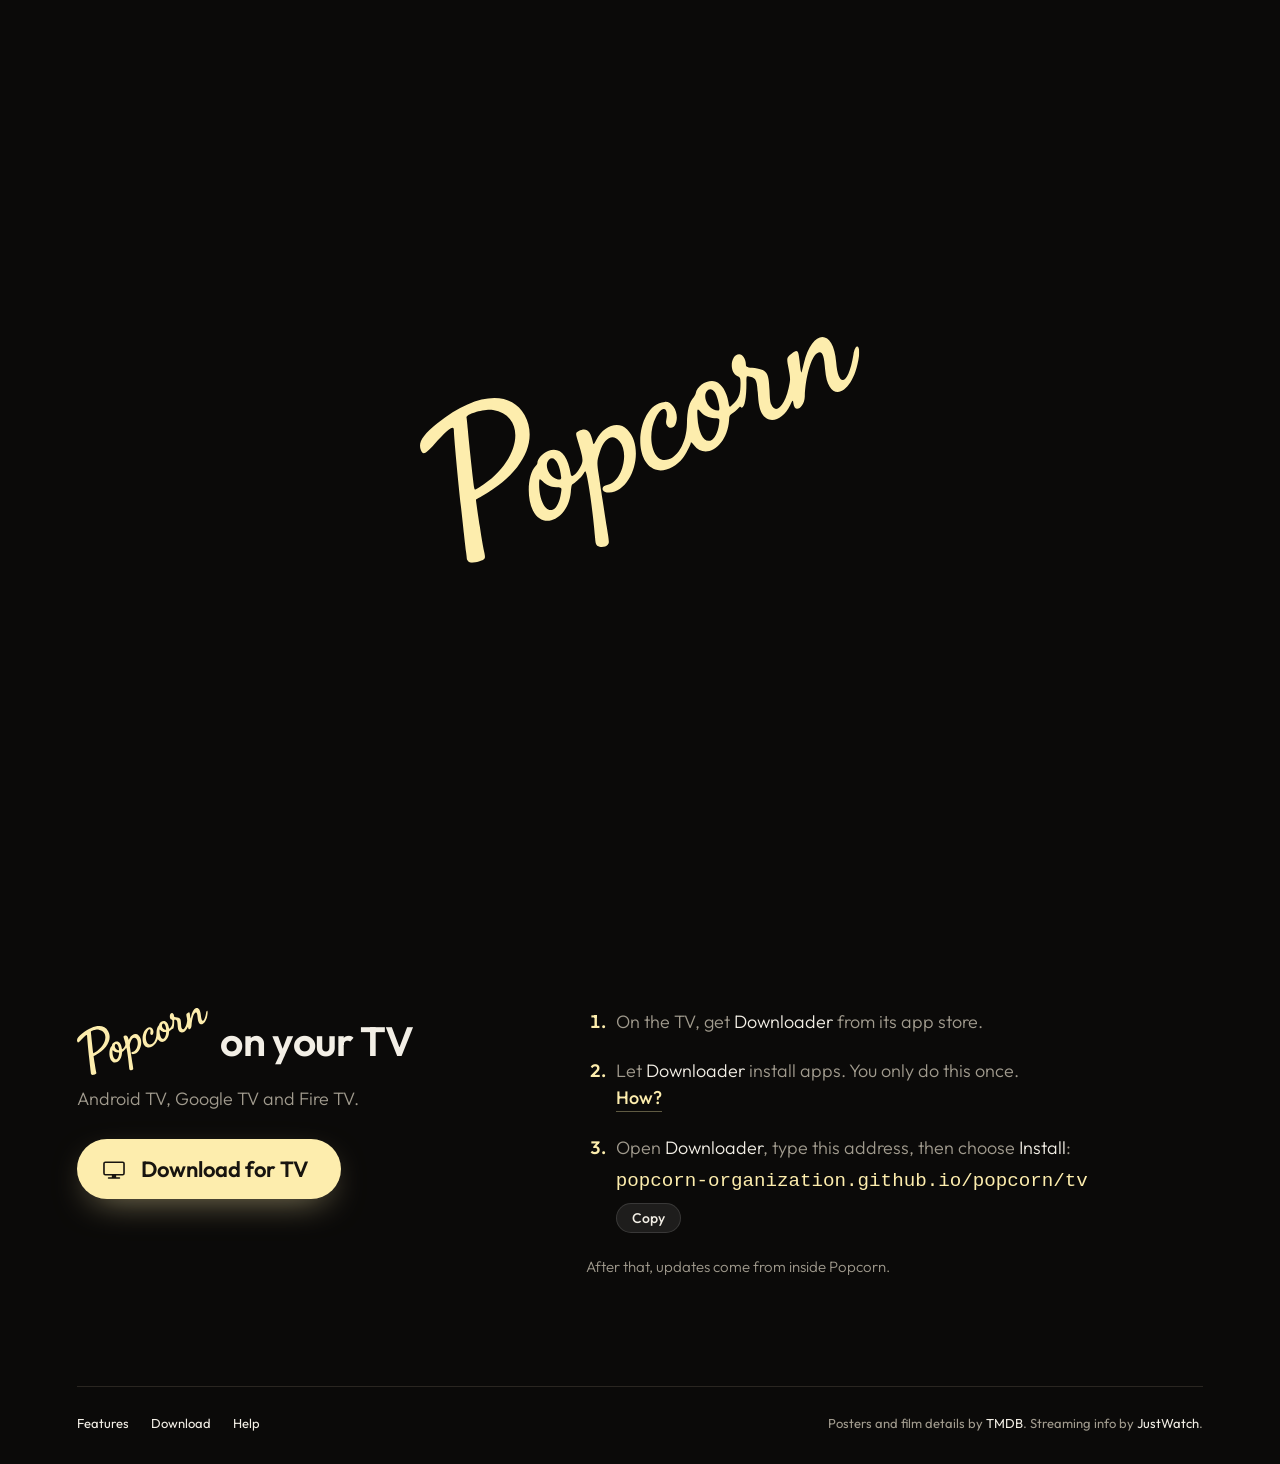
==== docs/index.html @ 9bdcfcd7 "Phones: the home page no longer resizes as you scroll The first screen followed the visible screen (" ====
<!doctype html>
<html lang="en">
<head>
<meta charset="utf-8">
<meta name="viewport" content="width=device-width, initial-scale=1, viewport-fit=cover">
<title>Popcorn</title>
<meta name="description" content="Free films and series on your phone, TV and PC. No sign-up, no ads. Popcorn for Android, Android TV and Windows.">
<meta name="theme-color" content="#0b0a09">
<meta name="color-scheme" content="dark">
<meta property="og:title" content="Popcorn">
<meta property="og:description" content="Free films and series on your phone, TV and PC. No sign-up, no ads.">
<meta property="og:type" content="website">
<meta property="og:url" content="https://popcorn-organization.github.io/popcorn/">
<meta property="og:image" content="https://popcorn-organization.github.io/popcorn/assets/share.jpg">
<meta property="og:image:width" content="1200">
<meta property="og:image:height" content="630">
<meta property="og:image:alt" content="Popcorn: films and series on your phone and PC">
<meta name="twitter:card" content="summary_large_image">
<meta name="twitter:image" content="https://popcorn-organization.github.io/popcorn/assets/share.jpg">
<link rel="icon" type="image/png" sizes="192x192" href="assets/favicon.png?v=2">
<script>
  // The splash (see the script at the end): the page waits behind the logo
  // until the posters are in. Never longer than a few seconds, scripts or not.
  // Not when coming for the TV section (the TV's own address leads there):
  // straight to it.
  if (location.hash !== "#tv") document.documentElement.classList.add("splashing");
  setTimeout(function () { document.documentElement.classList.remove("splashing"); }, 6000);
</script>
<link rel="preconnect" href="https://fonts.googleapis.com">
<link rel="preconnect" href="https://fonts.gstatic.com" crossorigin>
<link href="https://fonts.googleapis.com/css2?family=Outfit:wght@300;400;500;600&display=swap" rel="stylesheet">
<style>
  /* Layout: a cinema lobby at night, filling the first screen. A wall of
     drifting posters fills the window; the logo, the downloads and two
     install tips sit over its dark left side. Below it, for those who
     scroll (or press TV), how to put Popcorn on a TV. */
  :root {
    --night: #0b0a09;        /* the room */
    --screen: #15130f;       /* poster placeholders */
    --rule: #2a2621;         /* hairlines */
    --paper: #f3efe6;        /* text */
    --dim: #a19b8e;          /* secondary text */
    --cream: #fdedad;        /* Popcorn's own logo colour, the one accent */
    --ink: #17140f;          /* text on cream */
    --body: "Outfit", system-ui, -apple-system, "Segoe UI", sans-serif;
    --mono: "Spline Sans Mono", ui-monospace, "Cascadia Mono", Consolas, monospace;
    color-scheme: dark;
    /* Sizes go by the screen's height with the browser's address bar
       showing (svh), so on a phone the page fits what's actually visible. */
    --vh: 1vh;
  }
  @supports (height: 1svh) { :root { --vh: 1svh; } }

  * { box-sizing: border-box; }
  html, body { height: 100%; }
  html { background: var(--night); }
  body {
    margin: 0;
    background: var(--night);
    color: var(--paper);
    font: 300 18px/1.55 var(--body);
    -webkit-font-smoothing: antialiased;
    overscroll-behavior-y: none;
  }
  /* A page to look at and tap, not to copy from: no text selection, and no
     blue flash when a button is tapped on a phone (the keyboard focus
     outline stays). */
  html {
    -webkit-tap-highlight-color: transparent;
    -webkit-user-select: none;
    user-select: none;
  }
  img { display: block; max-width: 100%; height: auto; -webkit-user-drag: none; }
  a { color: inherit; }

  .lobby {
    position: relative;
    /* The screen with the phone's address bar showing (svh), and it stays
       that size: following the bar as it hid and showed on scrolling
       (dvh), the whole first screen stretched and shrank as you scrolled.
       Where the content is taller than that (large text settings, a small
       phone), the script below shrinks it to fit. */
    height: 100vh;
    height: 100svh;
    overflow: hidden;
    isolation: isolate;
    display: grid;
    grid-template-rows: minmax(0, 1fr) auto;
    padding-top: max(clamp(18px, calc(3.5 * var(--vh)), 36px), env(safe-area-inset-top, 0px));
    padding-bottom: max(clamp(16px, calc(3 * var(--vh)), 28px), env(safe-area-inset-bottom, 0px));
    padding-left: max(clamp(20px, 6vw, 96px), env(safe-area-inset-left, 0px));
    padding-right: max(clamp(20px, 6vw, 96px), env(safe-area-inset-right, 0px));
  }

  /* ── The poster wall ── */
  .wall {
    position: absolute;
    inset: -30% -12% -30% -12%;
    display: grid;
    grid-template-columns: repeat(9, 1fr);
    gap: 12px;
    /* each lane only as tall as its own posters: stretched to the tallest
       lane, a shorter one's "half" overshot its posters and it jumped */
    align-items: start;
    transform: rotate(-9deg);
    z-index: -2;
  }
  /* Each lane is two identical halves and drifts by exactly one half, then
     starts over. Every poster carries its own space below it (rather than a
     gap between posters), so the halves are exactly equal and the restart
     lands on the same picture: with gaps the loop was half a gap out, and
     each lane jumped every time it restarted. */
  .lane { display: flex; flex-direction: column; animation: drift 180s linear infinite; will-change: transform; }
  .lane:nth-child(even) { animation-direction: reverse; animation-duration: 220s; }
  .lane img {
    width: 100%; aspect-ratio: 2 / 3; object-fit: cover; flex: none;
    margin-bottom: 12px;
    border-radius: 6px; background: var(--screen);
  }
  @keyframes drift { from { transform: translateY(0); } to { transform: translateY(-50%); } }
  /* As on the app's welcome screen: the wall frosted over, with the icon's
     silhouette cut out of the frost so the posters move through it sharp. */
  .lobby {
    --logo: min(46vw, calc(80 * var(--vh)));
    --logo-x: calc(73vw - var(--logo) / 2);
    --logo-y: calc(calc(50 * var(--vh)) - var(--logo) / 2);
  }
  /* Wide screens: the words centred in the space left of the icon (about
     480px of them), not pushed to the edge; never nearer the edge than 6vw. */
  @media (orientation: landscape) {
    .lobby {
      padding-left: max(6vw, min(calc((var(--logo-x) - 560px) / 2), 240px), env(safe-area-inset-left, 0px));
    }
  }
  .frost {
    position: absolute; inset: 0; z-index: -1;
    background: rgba(11, 10, 9, 0.5);
    -webkit-backdrop-filter: blur(34px) saturate(120%);
    backdrop-filter: blur(34px) saturate(120%);
    -webkit-mask-image: url(assets/silhouette.svg), linear-gradient(#000, #000);
    -webkit-mask-size: var(--mask, var(--logo)) var(--mask, var(--logo)), 100% 100%;
    -webkit-mask-position: var(--logo-x) var(--logo-y), 0 0;
    -webkit-mask-repeat: no-repeat;
    -webkit-mask-composite: xor;
    mask-image: url(assets/silhouette.svg), linear-gradient(#000, #000);
    mask-size: var(--mask, var(--logo)) var(--mask, var(--logo)), 100% 100%;
    mask-position: var(--logo-x) var(--logo-y), 0 0;
    mask-repeat: no-repeat;
    mask-composite: exclude;
  }
  .lobby::after {
    /* a little darker behind the words, so they read on the frost; and
       the wall fading into the room at the foot, into the TV section */
    content: ""; position: absolute; inset: 0; z-index: -1; pointer-events: none;
    --foot: linear-gradient(180deg, rgba(11, 10, 9, 0) calc(100% - clamp(90px, calc(16 * var(--vh)), 180px)), var(--night));
    background: var(--foot), linear-gradient(90deg, rgba(11, 10, 9, 0.7) 0%, rgba(11, 10, 9, 0.35) 40%, rgba(11, 10, 9, 0) 55%);
  }

  /* ── The bottom line ── */
  .credits { grid-row: 2; font: 400 12px/1.5 var(--body); color: var(--dim); max-width: 52em; margin: 0; }
  .credits a { text-decoration: none; color: var(--paper); }

  /* ── The marquee ── */
  .marquee {
    grid-row: 1;
    align-self: center;
    max-width: 680px;
    display: grid;
    gap: clamp(14px, calc(2.6 * var(--vh)), 28px);
    min-width: 0;
  }
  .marquee h1 { margin: 0; width: min(440px, 78vw, calc(46 * var(--vh))); }
  .marquee h1 img { width: 100%; }
  /* The pitch: the three things people ask first, big; cream on the second
     line, the one that sets it apart. */
  .marquee p.pitch {
    margin: 0;
    font-size: clamp(28px, min(3.6vw, calc(4.6 * var(--vh))), 44px);
    line-height: 1.12; font-weight: 600; letter-spacing: -0.015em;
    text-wrap: balance;
  }
  .marquee p.pitch span { display: block; color: var(--cream); }
  /* What's inside, as quiet white badges in a row, like the 4K / CC
     badges under a film in a store. */
  .features {
    list-style: none; margin: 0; padding: 0;
    display: flex; flex-wrap: wrap; align-items: center; gap: 10px 14px;
    font: 500 14px/1 var(--body); color: var(--paper); opacity: 0.6;
  }
  .features li { display: flex; }
  .mark { width: 1.3em; height: 1.3em; flex: none; fill: none; stroke: currentColor; stroke-width: 1.8; stroke-linecap: round; stroke-linejoin: round; }
  .mark.wide { width: calc(1.3em * 28 / 18); }
  /* The 4K, CC and GEN CC badges: drawn 296 x 169 (GEN CC twice as wide). */
  .mark.badge { width: calc(1.3em * 296 / 169); }
  .mark.badge.double { width: calc(1.3em * 592 / 169); }
  .mark.badge.ask { width: calc(1.3em * 390 / 169); }
  .mark .solid { fill: currentColor; stroke: none; }
  .mark text { font: 700 10.5px var(--body); letter-spacing: 0.02em; text-anchor: middle; dominant-baseline: central; stroke: none; }
  .mark mask text { fill: #000; }
  .features .word { font-weight: 600; font-size: 1.05em; letter-spacing: 0.01em; white-space: nowrap; }

  /* Pills, as the app's own buttons: solid cream first, frosted glass second. */
  .get { display: flex; flex-wrap: wrap; gap: 12px; }
  .get a {
    display: inline-flex; align-items: center; gap: 12px;
    padding: clamp(11px, calc(1.8 * var(--vh)), 14px) 26px clamp(11px, calc(1.8 * var(--vh)), 14px) 20px; border-radius: 999px;
    text-decoration: none; font: 600 17px/1.15 var(--body);
    transition: background 0.18s ease, transform 0.18s ease;
  }
  .get a svg { width: 24px; height: 24px; flex: none; }
  /* The platform's name, and the download's size beside it, quieter. */
  .get a > span { display: flex; align-items: baseline; gap: 10px; }
  .get a strong { font: 600 19px/1.1 var(--body); letter-spacing: -0.01em; }
  .get a small { font: 400 13px/1.1 var(--body); opacity: 0.62; }
  .get a small:empty { display: none; }
  .get a.first { background: var(--cream); color: var(--ink); box-shadow: 0 12px 36px -14px rgba(253, 237, 173, 0.6); }
  .get a.first:hover { transform: translateY(-1px); }
  .get a.second {
    color: var(--paper);
    background: rgba(255, 255, 255, 0.08);
    box-shadow: inset 0 0 0 1px rgba(255, 255, 255, 0.12);
    -webkit-backdrop-filter: blur(14px); backdrop-filter: blur(14px);
  }
  .get a.second:hover { background: rgba(255, 255, 255, 0.14); }
  .get a:focus-visible { outline: 2px solid var(--paper); outline-offset: 3px; }

  .ticket { font: 400 14px/1.5 var(--body); color: var(--dim); display: flex; flex-wrap: wrap; }
  .ticket span + span::before { content: "·"; margin: 0 9px; color: var(--dim); }
  .ticket b { color: var(--paper); font-weight: 500; }
  .ticket:empty { display: none; }

  .tips span, .credits { text-wrap: pretty; }
  .tips { display: grid; gap: 6px; font-size: 15px; line-height: 1.45; color: var(--dim); max-width: 36em; }
  .tips span b { color: var(--paper); font-weight: 500; margin-right: 6px; }
  .tips em { font-style: normal; color: var(--paper); }
  .apple { font: 400 14px/1.5 var(--body); color: var(--cream); margin: 0; }
  .marquee { max-width: min(680px, 48vw); }

  .slot { display: none; }

  /* Upright screens (phones, tablets held upright), as the app's welcome
     screen on a phone: a large icon, and everything centred under it as one
     group in the middle of the screen. The icon's cutout follows the empty
     slot at the top of the group (placed by the script below). */
  @media (orientation: portrait) {
    .lobby {
      --logo: min(78vw, calc(40 * var(--vh)));
      --logo-x: calc(50vw - var(--logo) / 2);
      --logo-y: calc(6 * var(--vh));
    }
    .lobby::after {
      background: var(--foot), radial-gradient(120% 70% at 50% 75%, rgba(11, 10, 9, 0.7), rgba(11, 10, 9, 0) 70%);
    }
    .marquee {
      max-width: 560px; width: 100%; justify-self: center; align-self: center;
      justify-items: center; text-align: center;
      gap: clamp(12px, calc(1.9 * var(--vh)), 20px);
    }
    .slot { display: block; width: var(--logo); height: var(--logo); margin-bottom: calc(1 * var(--vh)); }
    .marquee h1 { width: min(240px, 56vw, calc(19 * var(--vh))); }
    /* Centred under the logo: each icon over its name, side by side. */
    .features { justify-content: center; gap: 8px 14px; font-size: 13px; }
    .get { justify-content: center; width: 100%; }
    .ticket { justify-content: center; }
    .tips { justify-items: center; }
    .credits { justify-self: center; text-align: center; max-width: 36em; }
  }
  @media (max-width: 640px) {
    .wall { inset: -20% -40% -20% -20%; grid-template-columns: repeat(6, 1fr); gap: 8px; }
    .lane img { margin-bottom: 8px; }
    .get a { flex: 1 1 100%; justify-content: center; }
    .tips { font-size: 14px; }
  }
  /* Tablets held upright: room for a bigger icon. */
  @media (orientation: portrait) and (min-width: 641px) and (min-height: 821px) {
    .lobby { --logo: min(60vw, calc(42 * var(--vh))); }
  }
  /* Short screens: phones held sideways, small phones upright. */
  @media (max-height: 620px) { .tips { display: none; } }
  @media (orientation: portrait) and (max-height: 820px) {
    .lobby { --logo: min(72vw, calc(34 * var(--vh))); }
    .marquee h1 { width: min(190px, 48vw, calc(15 * var(--vh))); }
    .marquee p.pitch { font-size: 25px; }
    .features { font-size: 12px; gap: 8px 12px; }
    .get a { padding-block: 10px; }
    .tips { font-size: 13px; }
    .credits { font-size: 11px; }
  }
  /* Laptops and up: everything on the left a size larger, so it holds its
     half of the screen against the icon rather than sitting in it thinly. */
  @media (orientation: landscape) and (min-width: 1200px) and (min-height: 700px) {
    .marquee { max-width: 640px; }
    .marquee h1 { width: min(500px, 35vw, calc(46 * var(--vh))); }
    .marquee p.pitch { font-size: clamp(40px, min(3.9vw, calc(6.2 * var(--vh))), 60px); }
    .features { font-size: 15px; gap: 12px 16px; }
    .get { gap: 14px; }
    .get a { padding: 17px 32px 17px 24px; gap: 14px; }
    .get a svg { width: 26px; height: 26px; }
    .get a strong { font-size: 22px; }
    .get a small { font-size: 14px; }
    .ticket { font-size: 15px; }
    .tips { font-size: 16px; }
  }

  /* ── The TV section, under the lobby ──
     Plain on the dark room: a heading, the download, and the three steps
     as a numbered list. Lined up with the words above on wide screens. */
  .tv {
    --logo: min(46vw, calc(80 * var(--vh)));
    --logo-x: calc(73vw - var(--logo) / 2);
    display: grid; gap: 40px clamp(48px, 7vw, 120px);
    align-items: start;
    padding-top: clamp(64px, calc(12 * var(--vh)), 140px);
    padding-bottom: max(clamp(64px, calc(12 * var(--vh)), 140px), env(safe-area-inset-bottom, 0px));
    padding-left: max(clamp(20px, 6vw, 96px), env(safe-area-inset-left, 0px));
    padding-right: max(clamp(20px, 6vw, 96px), env(safe-area-inset-right, 0px));
  }
  /* The Popcorn logo as a word in the heading, the size of the words
     beside it. */
  .tv h2 {
    margin: 0;
    font-size: clamp(28px, min(3.2vw, calc(4.6 * var(--vh))), 44px);
    line-height: 1.12; font-weight: 600; letter-spacing: -0.015em;
  }
  .tv h2 img { display: inline-block; width: 3.2em; height: auto; vertical-align: -0.46em; margin-right: 0.12em; }
  .tv .kinds { margin: 10px 0 26px; color: var(--dim); font-size: 17px; }
  .steps {
    margin: 0; padding-left: 1.3em;
    display: grid; gap: 22px;
    font-size: 17px; line-height: 1.5; color: var(--dim);
    max-width: 34em;
  }
  .steps li { padding-left: 6px; }
  .steps li::marker { color: var(--cream); font-weight: 600; }
  .steps em, .how em { font-style: normal; color: var(--paper); }
  /* What to type in Downloader: big enough to copy off a phone held up
     next to the TV. */
  .copyline { display: flex; flex-wrap: wrap; align-items: center; gap: 8px 14px; margin-top: 8px; }
  .address {
    font: 500 clamp(17px, 1.5vw, 21px)/1.35 var(--mono); color: var(--cream);
    overflow-wrap: anywhere;
    -webkit-user-select: text; user-select: text;
  }
  /* Copy, beside the address: quiet, as the second download buttons. */
  .copy {
    font: 500 14px/1 var(--body); color: var(--paper); cursor: pointer;
    padding: 8px 16px; border: 0; border-radius: 999px;
    background: rgba(255, 255, 255, 0.08);
    box-shadow: inset 0 0 0 1px rgba(255, 255, 255, 0.12);
    transition: background 0.18s ease;
  }
  .copy:hover { background: rgba(255, 255, 255, 0.14); }
  .copy:focus-visible { outline: 2px solid var(--paper); outline-offset: 3px; }
  .copy.done { color: var(--cream); }
  .how summary {
    display: inline; cursor: pointer; list-style: none;
    color: var(--cream); font-weight: 500;
    border-bottom: 1px solid rgba(253, 237, 173, 0.35);
  }
  .how summary::-webkit-details-marker { display: none; }
  .how summary:focus-visible { outline: 2px solid var(--paper); outline-offset: 3px; border-radius: 2px; }
  .how[open] summary { color: var(--dim); border-color: transparent; }
  .how p { margin: 10px 0 0; font-size: 15px; }
  .how p b { color: var(--paper); font-weight: 500; }
  .tv .after { margin: 22px 0 0; font-size: 15px; color: var(--dim); }
  @media (orientation: landscape) {
    .tv {
      padding-left: max(6vw, min(calc((var(--logo-x) - 560px) / 2), 240px), env(safe-area-inset-left, 0px));
    }
  }
  /* Wide screens: the heading and download on the left, under the words
     above; the steps beside them. */
  @media (min-width: 900px) {
    .tv { grid-template-columns: minmax(0, 420px) minmax(0, 560px); }
  }
  @media (orientation: portrait) {
    .tv { max-width: 600px; margin-inline: auto; }
  }
  @media (orientation: landscape) and (min-width: 1200px) and (min-height: 700px) {
    .tv .kinds, .steps { font-size: 18px; }
  }

  /* ── The other pages, top right of the lobby ── */
  .sitebar {
    position: absolute; z-index: 5;
    top: max(clamp(18px, calc(3.5 * var(--vh)), 36px), env(safe-area-inset-top, 0px));
    right: max(clamp(20px, 6vw, 96px), env(safe-area-inset-right, 0px));
  }
  .sitenav { display: flex; gap: clamp(18px, 2.6vw, 32px); font: 500 16px/1 var(--body); }
  .sitenav a { color: var(--paper); text-decoration: none; opacity: 0.72; padding: 8px 0; }
  .sitenav a:hover { opacity: 1; }
  .sitenav a[aria-current="page"] { opacity: 1; box-shadow: inset 0 -2px 0 var(--cream); }
  .sitenav a:focus-visible { outline: 2px solid var(--paper); outline-offset: 3px; border-radius: 4px; }
  @media (orientation: portrait) and (min-width: 601px) {
    .sitebar { left: 0; right: 0; display: flex; justify-content: center; top: max(10px, env(safe-area-inset-top, 0px)); }
    .sitenav { font-size: 15px; }
  }
  @media (max-width: 600px) { .sitebar { top: max(14px, env(safe-area-inset-top, 0px)); right: 16px; } }

/* The menu button, on small screens only: three lines that turn into a
   cross; the links drop down under it in a frosted panel. */
.menu { display: none; }
@media (max-width: 600px) {
  .menu {
    display: grid; place-content: center; gap: 5px;
    width: 46px; height: 46px; padding: 0; border: 0; border-radius: 999px; cursor: pointer;
    background: rgba(255, 255, 255, 0.08); box-shadow: inset 0 0 0 1px rgba(255, 255, 255, 0.12);
    -webkit-backdrop-filter: blur(14px); backdrop-filter: blur(14px);
  }
  .menu span { display: block; width: 18px; height: 2px; border-radius: 2px; background: var(--paper); transition: transform 0.2s ease, opacity 0.2s ease; }
  .menu[aria-expanded="true"] span:nth-child(1) { transform: translateY(7px) rotate(45deg); }
  .menu[aria-expanded="true"] span:nth-child(2) { opacity: 0; }
  .menu[aria-expanded="true"] span:nth-child(3) { transform: translateY(-7px) rotate(-45deg); }
  .menu:focus-visible { outline: 2px solid var(--paper); outline-offset: 3px; }
  .sitenav {
    display: none; position: absolute; top: calc(100% + 10px); right: 0; z-index: 20;
    flex-direction: column; gap: 2px; min-width: 210px; padding: 8px; border-radius: 20px;
    background: rgba(22, 20, 17, 0.86);
    box-shadow: inset 0 0 0 1px rgba(255, 255, 255, 0.1), 0 24px 60px rgba(0, 0, 0, 0.55);
    -webkit-backdrop-filter: blur(24px); backdrop-filter: blur(24px);
    font-size: 17px;
  }
  .sitenav.open { display: flex; }
  .sitenav a { padding: 13px 16px; border-radius: 13px; opacity: 1; color: var(--paper); }
  .sitenav a[aria-current="page"] { box-shadow: none; background: rgba(255, 255, 255, 0.08); color: var(--cream); }
}

  /* ── The line at the foot ── */
  .foot {
    margin: 0 max(clamp(20px, 6vw, 96px), env(safe-area-inset-right, 0px));
    padding: 26px 0 max(30px, env(safe-area-inset-bottom, 0px));
    border-top: 1px solid var(--rule);
    display: flex; flex-wrap: wrap; justify-content: space-between; gap: 12px 40px;
    font: 400 13px/1.6 var(--body); color: var(--dim);
  }
  .foot nav { display: flex; flex-wrap: wrap; gap: 8px 22px; }
  .foot a { color: var(--paper); text-decoration: none; }
  .foot p { margin: 0; max-width: 46em; }

  /* ── The splash ──
     The script logo alone in the middle while the posters download; then it
     glides into its place above the tagline and the page fades in around it. */
  .wall, .frost, .lobby::after, .marquee > *, .credits, .sitebar {
    transition: opacity 0.9s ease;
  }
  .marquee > .features { transition-delay: 0.15s; }
  .marquee > .get { transition-delay: 0.25s; }
  .marquee > .pitch { transition-delay: 0.1s; }
  .marquee > .ticket, .marquee > .apple { transition-delay: 0.35s; }
  .marquee > .tips { transition-delay: 0.45s; }
  .credits { transition-delay: 0.55s; }
  .splashing .wall, .splashing .frost, .splashing .lobby::after,
  .splashing .marquee > *, .splashing .credits, .splashing .sitebar {
    opacity: 0; transition-delay: 0s;
  }
  .splash-logo {
    position: fixed; z-index: 60; margin: 0; pointer-events: none;
    transform-origin: 0 0;
    animation: splash-in 1.4s cubic-bezier(0.4, 0, 0.2, 1) backwards;
  }
  .splash-logo.go { transition: transform 1s cubic-bezier(0.22, 0.8, 0.2, 1); }
  .splash-logo.gone { opacity: 0; transition: opacity 0.4s ease; }
  /* A plain fade, no change of size. */
  @keyframes splash-in { from { opacity: 0; } to { opacity: 1; } }

  @media (prefers-reduced-motion: reduce) {
    .lane { animation: none; } .get a { transition: none; }
    .splash-logo { animation: none; }
    .marquee > *, .credits { transition-delay: 0s !important; }
  }
</style>
</head>
<body>

<svg width="0" height="0" style="position:absolute" aria-hidden="true">
  <symbol id="android" viewBox="0 0 24 24"><path fill="currentColor" d="M17.6 9.48l1.84-3.18a.38.38 0 0 0-.66-.38l-1.86 3.22a11.4 11.4 0 0 0-9.84 0L5.22 5.92a.38.38 0 0 0-.66.38L6.4 9.48A10.8 10.8 0 0 0 1 18h22a10.8 10.8 0 0 0-5.4-8.52zM7 15.25a1.25 1.25 0 1 1 0-2.5 1.25 1.25 0 0 1 0 2.5zm10 0a1.25 1.25 0 1 1 0-2.5 1.25 1.25 0 0 1 0 2.5z"/></symbol>
  <symbol id="tv-icon" viewBox="0 0 24 24"><path fill="currentColor" d="M4 5h16a2 2 0 0 1 2 2v9a2 2 0 0 1-2 2h-6v1.5h3a.75.75 0 0 1 0 1.5H7a.75.75 0 0 1 0-1.5h3V18H4a2 2 0 0 1-2-2V7a2 2 0 0 1 2-2zm0 1.5a.5.5 0 0 0-.5.5v9a.5.5 0 0 0 .5.5h16a.5.5 0 0 0 .5-.5V7a.5.5 0 0 0-.5-.5H4z"/></symbol>
  <symbol id="windows" viewBox="0 0 24 24"><path fill="currentColor" d="M3 5.1l7.4-1v7.2H3V5.1zm0 13.8l7.4 1v-7.1H3v6.1zm8.3 1.1L21 21.3v-8.5h-9.7v7.2zm0-15.9v7.3H21V2.7l-9.7 1.4z"/></symbol>
</svg>

<main class="lobby">
  <header class="sitebar">
    <button class="menu" type="button" data-menu aria-controls="pages" aria-expanded="false" aria-label="Menu"><span></span><span></span><span></span></button>
    <nav class="sitenav" id="pages" aria-label="Pages"><a href="./" aria-current="page">Home</a><a href="features/">Features</a><a href="download/">Download</a><a href="help/">Help</a></nav>
  </header>
  <div class="wall" aria-hidden="true" data-wall></div>

  <div class="frost" aria-hidden="true"></div>

  <div class="marquee">
    <div class="slot" aria-hidden="true" data-slot></div>
    <h1><img src="assets/wordmark.svg" width="332" height="170" alt="Popcorn"></h1>
    <p class="pitch">Free streaming. <span>No sign-up. No ads.</span></p>
    <ul class="features">
      <li title="4K">
        <svg class="mark badge" viewBox="0 0 296 169" role="img" aria-label="4K"><mask id="cut-4k"><rect width="296" height="169" fill="#fff"/><path style="fill:#000;stroke:none" d="M51 119.097V98.5189L98.1212 31.1177H126.603V97.0277H138.83V119.097H126.603V138.482H101.104V119.097H51ZM102.893 59.1518L77.8412 97.0277H102.893V59.1518ZM214.546 138.482L179.355 92.2559V138.482H153.855V33.8018H179.355V79.73L214.248 33.8018H244.221L203.661 85.0983L245.712 138.482H214.546Z"/></mask><rect class="solid" width="296" height="169" rx="32" mask="url(#cut-4k)"/></svg>
      </li>
      <li title="Surround sound">
        <svg class="mark" viewBox="0 0 306 306" role="img" aria-label="Surround sound"><g class="solid"><path d="M135.761 161.58C139.324 161.303 142.631 163.083 145.969 164.015C148.206 164.641 150.116 164.832 152.428 164.849C155.042 164.885 157.648 164.532 160.16 163.801C163.096 162.95 165.781 161.748 168.886 161.659C175.517 161.466 183.942 165.115 189.399 168.751C191.861 170.395 194.18 172.337 196.326 174.374C201.712 179.484 205.849 187.5 207.376 194.727C207.865 197.039 208.043 199.348 208.096 201.703C208.17 204.817 207.822 207.88 205.543 210.22C200.718 215.177 180.002 216.304 172.984 216.37C165.673 216.758 158.421 216.698 151.107 216.682C140.989 216.66 108.033 216.851 100.848 210.776C98.9488 209.169 98.057 206.919 97.8282 204.496C96.9306 194.986 100.772 184.669 106.775 177.379C113.782 168.87 124.744 162.639 135.761 161.58Z"/><path d="M31.6063 101.073C35.9555 100.946 41.5302 104.057 44.631 106.923C55.8937 117.336 60.7796 134.976 61.3651 149.879C61.7376 163.414 58.8672 177.84 51.844 189.5C46.9659 197.6 39.9119 205.093 29.925 205.487C29.0821 205.564 27.7587 205.422 26.9409 205.241C7.75049 200.984 0.644281 172.953 0.365409 156.178C0.0709647 138.467 5.12537 116.947 19.4205 105.431C23.0077 102.542 27.0933 101.178 31.6063 101.073Z"/><path d="M274.051 101.518C279.203 100.836 285.042 103.994 288.699 107.327C289.584 108.133 290.353 109.086 291.168 109.982C297.725 117.196 301.332 126.738 303.701 136.056C304.82 141.094 305.196 146.377 305.606 151.477C306.991 168.754 298.196 204.409 276.7 205.565C256.386 204.987 246.455 176.909 245.093 160.018C243.741 143.257 247.377 124.337 258.11 110.927C262.219 105.793 267.421 102.117 274.051 101.518Z"/><path d="M148.372 257.065C163.428 256.587 181.103 258.555 192.847 269.086C196.082 272.034 199.226 276.682 199.133 281.246C198.755 299.701 171.623 305.126 157.541 305.611C143.525 306.279 124.81 303.984 113.526 294.721C110.402 292.067 106.852 286.996 106.887 282.669C107.041 263.5 134.154 257.999 148.372 257.065Z"/><path d="M151.014 0.516212C151.153 0.506818 151.292 0.500916 151.431 0.498508C164.536 0.238593 183.152 3.08395 193.282 12.2832C196.299 15.0358 199.365 19.8974 199.12 24.1784C198.026 43.3073 169.093 47.8359 154.905 48.1419C140.429 48.9112 108.678 44.0816 106.865 24.8103C106.312 18.9249 110.917 13.0977 115.628 9.89854C125.78 3.00443 138.964 0.979241 151.014 0.516212Z"/><path d="M150.963 99.6141C166.447 98.5742 179.85 110.27 180.915 125.753C181.979 141.236 170.305 154.657 154.824 155.746C139.307 156.838 125.85 145.132 124.782 129.614C123.715 114.095 135.443 100.656 150.963 99.6141Z"/><path d="M45.2947 211.631C49.664 211.086 51.193 213.149 53.006 216.589C61.8582 233.383 76.0172 246.986 91.9588 257.058C93.9126 258.292 95.7412 259.504 96.4109 261.875C96.9147 263.681 96.654 265.613 95.6898 267.221C94.6589 268.912 93.4524 269.706 91.5968 270.117C88.9583 270.545 87.2935 269.468 85.0894 268.167C69.2391 258.677 55.7852 245.666 45.7695 230.144C44.1076 227.544 41.3209 222.912 40.5236 220.003C39.4697 216.156 40.984 212.507 45.2947 211.631Z"/><path d="M250.826 220.386C252.662 217.438 254.421 212.462 258.002 211.683C263.783 210.426 267.061 215.611 265.2 220.75C263.156 225.977 259.75 230.733 256.68 235.39C248.151 247.189 237.365 257.311 225.27 265.382C221.291 267.643 216.979 272.361 212.205 269.162C208.442 266.64 208.534 260.646 212.204 258.33C221.583 252.41 230.305 245.976 237.804 237.743C238.997 236.434 241.077 234.335 241.99 232.831C243.155 232.061 250.191 222.052 250.826 220.386Z"/><path d="M89.4242 36.0173C90.8391 35.8873 92.1299 35.9965 93.395 36.6908C94.9045 37.5171 96.0063 38.9293 96.4406 40.5946C97.0071 42.7851 96.414 45.1131 94.8687 46.7658C93.5856 48.1274 90.5551 49.7763 88.9123 50.9398C86.474 52.6666 83.8843 54.3897 81.5127 56.2076C71.5814 63.9595 63.0602 73.3646 56.3228 84.0102C54.6929 86.576 53.2935 89.3467 51.7555 91.9704C50.8214 93.5639 49.5726 94.4089 47.8061 94.8299C44.5181 95.5286 41.4088 93.9951 40.5178 90.6533C39.5018 86.8427 41.4708 83.9992 43.2055 80.846C51.834 65.1617 64.7093 51.8043 79.4937 41.8005C82.1819 39.9866 86.3425 36.8771 89.4242 36.0173Z"/><path d="M214.656 36.0291C215.359 35.9694 216.628 35.911 217.248 36.1974C222.162 38.4694 228.738 43.1989 232.986 46.4872C244.734 55.5834 255.133 67.2948 262.407 80.2412C263.632 82.6719 265.286 84.8341 265.594 87.6017C266.032 91.5247 264.267 94.4384 260.167 94.9415C258.597 95.1813 255.921 94.3175 254.992 93.1225C253.642 91.3893 252.51 88.9417 251.388 86.9916C249.853 84.37 248.232 81.7998 246.527 79.2851C244.908 76.8845 242.388 73.8325 240.54 71.6702C232.938 62.7829 224.076 55.1116 214.076 49.0416C211.957 47.7555 210.025 46.2594 209.489 43.6448C209.138 41.9353 209.498 40.1563 210.489 38.719C211.663 36.9903 212.748 36.4193 214.656 36.0291Z"/></g></svg>
      </li>
      <li title="Ask AI">
        <svg class="mark badge ask" viewBox="0 0 390 169" role="img" aria-label="Ask AI"><g class="solid"><path d="M82.0306 168.26C80.6237 167.955 78.7081 167.432 76.4749 166.744C73.6207 165.865 68.6271 163.541 65.6684 161.714C56.7457 156.204 46.7559 142.966 43.6521 132.539C42.3316 128.102 41.938 124.533 42.0172 117.715C42.0926 111.236 41.9585 110.961 38.446 110.379C37.6853 110.253 33.3062 108.991 32.5065 108.668C28.0741 106.875 26.2735 106.008 23.871 104.509C17.7577 100.693 10.9905 93.7946 6.99619 87.3073C-1.08394 74.1839 -2.27147 55.7675 3.9887 40.6665C4.55851 39.292 6.42437 35.4686 6.68612 35.1391C6.75808 35.0485 7.02202 34.604 7.27268 34.1512C7.66017 33.4512 9.44418 30.7153 9.84947 30.1995C15.4477 23.075 20.5346 18.7221 27.4105 15.1724C29.4681 14.1101 33.8523 12.3047 34.8988 12.0886C35.0349 12.0606 35.6289 11.8833 36.2187 11.6947C40.2557 10.4043 47.3023 9.41032 52.0572 9.46054C56.1366 9.50365 61.9359 10.1206 64.266 10.7594C68.7593 11.9913 71.0683 13.0258 76.3278 16.1639C79.8088 18.2408 79.2466 18.3441 82.6264 15.0069C85.7642 11.9088 86.1565 11.556 88.1888 10.0049C91.8744 7.19188 94.3245 5.77084 99.6239 3.37266C101.353 2.59025 107.32 0.869025 109.402 0.551841C109.758 0.497625 110.346 0.373903 110.709 0.276841C112.168 -0.113244 125.292 -0.0828249 127.61 0.315957C145.482 3.39117 160.6 16.5695 166.33 34.0688C168.496 40.6835 168.897 43.1003 168.988 50.098C169.088 57.7682 168.582 61.2935 166.477 67.5768C164 74.9743 160.469 80.7619 154.657 86.9516C151.773 90.0228 146.467 93.9775 142.716 95.8509C140.28 97.068 140.036 97.9895 141.224 101.502C141.628 102.697 141.998 103.852 142.045 104.068C142.092 104.284 142.353 105.422 142.625 106.598C147.614 128.184 138.162 149.858 118.259 162.47C115.051 164.502 110.402 166.4 105.347 167.741C101.967 168.638 89 169.774 82.0306 168.26ZM99.0777 152.461C119.2 149.297 132.494 129.324 127.782 109.337C126.327 103.16 125.196 101.994 120.593 101.922C111.383 101.776 109.071 89.7092 117.705 86.8471C118.554 86.5659 118.799 86.5257 120.691 86.3595C123.521 86.1108 125.494 85.8699 126.795 85.614C134.717 84.0566 142.7 79.0854 147.431 72.7636C150.537 68.6129 153.411 62.4431 154.104 58.4383C154.159 58.1213 154.343 57.084 154.514 56.1331C156.338 45.9868 152.409 34.0229 144.65 26.0948C142.645 24.0463 137.69 20.0729 137.14 20.0729C137.094 20.0729 136.622 19.8292 136.091 19.5314C134.004 18.3598 130.174 16.9415 127.95 16.5166C127.723 16.4733 127.018 16.3345 126.383 16.2082C123.625 15.6599 119.583 15.5287 116.484 15.8868C112.841 16.3078 109.63 17.1286 106.255 18.5019C98.9725 21.4647 92.6768 27.2284 89.341 33.9865C86.91 38.9116 86.0276 42.6983 85.4656 50.617C84.9042 58.5272 77.0556 61.7555 71.7212 56.2705C69.4937 53.9801 69.2005 50.1465 70.5457 40.9022C70.6379 40.2682 70.9736 38.6381 71.2915 37.2797C72.3088 32.9336 72.26 32.6004 70.4307 31.4006C68.6415 30.2272 66.1688 28.9732 63.5236 27.8978C51.208 22.8909 33.5267 27.3395 25.05 37.5778C24.4359 38.3194 23.8946 38.9633 23.847 39.0086C23.5512 39.29 22.7253 40.5267 21.7463 42.1539C19.0031 46.7135 17.8021 50.3628 16.7665 57.2857C15.7736 63.9223 17.6632 72.8333 21.3782 79.0342C28.2992 90.5863 39.9176 96.7215 53.1296 95.8009C57.9436 95.4655 61.2642 94.5775 66.3741 92.259C66.853 92.0417 67.2772 91.8639 67.3167 91.8639C67.3563 91.8639 68.2277 91.4645 69.2531 90.9762C71.5522 89.8816 72.6135 89.5587 73.9129 89.5587C79.7941 89.5587 83.6598 95.9223 81.0008 101.227C79.888 103.447 77.8691 104.978 73.2577 107.1C71.8321 107.756 68.3425 108.956 66.0543 109.577C62.3287 110.589 62.057 110.676 61.4444 111.06C57.8714 113.296 58.5765 125.455 62.7598 133.745C63.5303 135.272 65.435 138.488 65.7483 138.792C65.7951 138.837 66.2654 139.445 66.7935 140.142C70.9487 145.631 79.3872 150.486 87.4947 152.054C91.1465 152.76 96.0775 152.933 99.0777 152.461Z"/><rect x="15" y="25" width="82" height="71"/><rect x="90" y="15" width="62" height="70"/><rect x="98" y="31" width="62" height="41"/><rect x="75" y="75" width="62" height="66"/><rect x="58" y="106" width="60" height="39"/><rect x="64" y="116" width="60" height="39"/><path d="M172.64 94.1C172.64 86.6467 174.027 80.1033 176.8 74.47C179.66 68.8367 183.517 64.5033 188.37 61.47C193.223 58.4367 198.64 56.92 204.62 56.92C209.733 56.92 214.197 57.96 218.01 60.04C221.91 62.12 224.9 64.85 226.98 68.23V57.96H249.21V130.5H226.98V120.23C224.813 123.61 221.78 126.34 217.88 128.42C214.067 130.5 209.603 131.54 204.49 131.54C198.597 131.54 193.223 130.023 188.37 126.99C183.517 123.87 179.66 119.493 176.8 113.86C174.027 108.14 172.64 101.553 172.64 94.1ZM226.98 94.23C226.98 88.6833 225.42 84.3067 222.3 81.1C219.267 77.8933 215.54 76.29 211.12 76.29C206.7 76.29 202.93 77.8933 199.81 81.1C196.777 84.22 195.26 88.5533 195.26 94.1C195.26 99.6467 196.777 104.067 199.81 107.36C202.93 110.567 206.7 112.17 211.12 112.17C215.54 112.17 219.267 110.567 222.3 107.36C225.42 104.153 226.98 99.7767 226.98 94.23ZM284.402 131.54C278.076 131.54 272.442 130.457 267.502 128.29C262.562 126.123 258.662 123.177 255.802 119.45C252.942 115.637 251.339 111.39 250.992 106.71H272.962C273.222 109.223 274.392 111.26 276.472 112.82C278.552 114.38 281.109 115.16 284.142 115.16C286.916 115.16 289.039 114.64 290.512 113.6C292.072 112.473 292.852 111.043 292.852 109.31C292.852 107.23 291.769 105.713 289.602 104.76C287.436 103.72 283.926 102.593 279.072 101.38C273.872 100.167 269.539 98.91 266.072 97.61C262.606 96.2233 259.616 94.1 257.102 91.24C254.589 88.2933 253.332 84.35 253.332 79.41C253.332 75.25 254.459 71.48 256.712 68.1C259.052 64.6333 262.432 61.9033 266.852 59.91C271.359 57.9167 276.689 56.92 282.842 56.92C291.942 56.92 299.092 59.1733 304.292 63.68C309.579 68.1867 312.612 74.1667 313.392 81.62H292.852C292.506 79.1067 291.379 77.1133 289.472 75.64C287.652 74.1667 285.226 73.43 282.192 73.43C279.592 73.43 277.599 73.95 276.212 74.99C274.826 75.9433 274.132 77.2867 274.132 79.02C274.132 81.1 275.216 82.66 277.382 83.7C279.636 84.74 283.102 85.78 287.782 86.82C293.156 88.2067 297.532 89.5933 300.912 90.98C304.292 92.28 307.239 94.4467 309.752 97.48C312.352 100.427 313.696 104.413 313.782 109.44C313.782 113.687 312.569 117.5 310.142 120.88C307.802 124.173 304.379 126.773 299.872 128.68C295.452 130.587 290.296 131.54 284.402 131.54ZM361.313 130.5L339.213 100.08V130.5H316.983V34.3H339.213V87.47L361.183 57.96H388.613L358.453 94.36L388.873 130.5H361.313Z"/></g></svg>
      </li>
      <li title="Subtitles, synced automatically">
        <svg class="mark badge" viewBox="0 0 296 169" role="img" aria-label="Subtitles"><rect x="6" y="6" width="284" height="157" rx="26" style="stroke-width:12"/><path class="solid" d="M39 84.7C39 74.3 41.25 65.05 45.75 56.95C50.25 48.75 56.5 42.4 64.5 37.9C72.6001 33.3 81.75 31 91.9501 31C104.45 31 115.15 34.3 124.05 40.9C132.95 47.5 138.9 56.5 141.9 67.9H113.7C111.6 63.5 108.6 60.15 104.7 57.85C100.9 55.55 96.5501 54.4 91.6501 54.4C83.75 54.4 77.3501 57.15 72.4501 62.65C67.5501 68.15 65.1 75.5 65.1 84.7C65.1 93.9 67.5501 101.25 72.4501 106.75C77.3501 112.25 83.75 115 91.6501 115C96.5501 115 100.9 113.85 104.7 111.55C108.6 109.25 111.6 105.9 113.7 101.5H141.9C138.9 112.9 132.95 121.9 124.05 128.5C115.15 135 104.45 138.25 91.9501 138.25C81.75 138.25 72.6001 136 64.5 131.5C56.5 126.9 50.25 120.55 45.75 112.45C41.25 104.35 39 95.1 39 84.7ZM153.258 84.7C153.258 74.3 155.508 65.05 160.008 56.95C164.508 48.75 170.758 42.4 178.758 37.9C186.858 33.3 196.008 31 206.208 31C218.708 31 229.408 34.3 238.308 40.9C247.208 47.5 253.158 56.5 256.158 67.9H227.958C225.858 63.5 222.858 60.15 218.958 57.85C215.158 55.55 210.808 54.4 205.908 54.4C198.008 54.4 191.608 57.15 186.708 62.65C181.808 68.15 179.358 75.5 179.358 84.7C179.358 93.9 181.808 101.25 186.708 106.75C191.608 112.25 198.008 115 205.908 115C210.808 115 215.158 113.85 218.958 111.55C222.858 109.25 225.858 105.9 227.958 101.5H256.158C253.158 112.9 247.208 121.9 238.308 128.5C229.408 135 218.708 138.25 206.208 138.25C196.008 138.25 186.858 136 178.758 131.5C170.758 126.9 164.508 120.55 160.008 112.45C155.508 104.35 153.258 95.1 153.258 84.7Z"/></svg>
      </li>
      <li title="Generated subtitles">
        <svg class="mark badge double" viewBox="0 0 592 169" role="img" aria-label="Generated subtitles"><clipPath id="round-gen"><rect width="592" height="169" rx="32"/></clipPath><mask id="cut-gen"><rect width="296" height="169" fill="#fff"/><path style="fill:#000;stroke:none" d="M84.35 67.9C82.7033 64.8667 80.32 62.57 77.2 61.01C74.1666 59.3633 70.57 58.54 66.41 58.54C59.2166 58.54 53.4533 60.9233 49.12 65.69C44.7866 70.37 42.62 76.6533 42.62 84.54C42.62 92.9467 44.8733 99.5333 49.38 104.3C53.9733 108.98 60.2566 111.32 68.23 111.32C73.69 111.32 78.2833 109.933 82.01 107.16C85.8233 104.387 88.5966 100.4 90.33 95.2H62.12V78.82H110.48V99.49C108.833 105.037 106.017 110.193 102.03 114.96C98.13 119.727 93.1466 123.583 87.08 126.53C81.0133 129.477 74.1666 130.95 66.54 130.95C57.5266 130.95 49.4666 129 42.36 125.1C35.34 121.113 29.8367 115.61 25.85 108.59C21.95 101.57 20 93.5533 20 84.54C20 75.5267 21.95 67.51 25.85 60.49C29.8367 53.3833 35.34 47.88 42.36 43.98C49.38 39.9933 57.3966 38 66.41 38C77.33 38 86.5166 40.6433 93.97 45.93C101.51 51.2167 106.493 58.54 108.92 67.9H84.35ZM145.023 56.85V75.31H174.793V92.47H145.023V112.49H178.693V130.3H122.793V39.04H178.693V56.85H145.023ZM274.765 130.3H252.535L215.355 74.01V130.3H193.125V39.04H215.355L252.535 95.59V39.04H274.765V130.3Z"/></mask><g clip-path="url(#round-gen)"><rect class="solid" width="301" height="169" mask="url(#cut-gen)"/><path d="M560 6C574.359 6 586 17.6406 586 32V137C586 151.359 574.359 163 560 163H302V6H560Z" style="stroke-width:12"/><path class="solid" d="M350 85.565C350 76.5469 351.948 68.5259 355.844 61.5021C359.739 54.3916 365.15 48.8853 372.076 44.9832C379.089 40.9944 387.01 39 395.84 39C406.662 39 415.925 41.8615 423.63 47.5846C431.335 53.3077 436.486 61.1119 439.084 70.9972H414.67C412.852 67.1818 410.255 64.2769 406.878 62.2825C403.589 60.2881 399.823 59.2909 395.581 59.2909C388.741 59.2909 383.201 61.6755 378.959 66.4448C374.717 71.214 372.596 77.5874 372.596 85.565C372.596 93.5427 374.717 99.9161 378.959 104.685C383.201 109.455 388.741 111.839 395.581 111.839C399.823 111.839 403.589 110.842 406.878 108.848C410.255 106.853 412.852 103.948 414.67 100.133H439.084C436.486 110.018 431.335 117.822 423.63 123.545C415.925 129.182 406.662 132 395.84 132C387.01 132 379.089 130.049 372.076 126.147C365.15 122.158 359.739 116.652 355.844 109.628C351.948 102.604 350 94.5832 350 85.565ZM448.916 85.565C448.916 76.5469 450.864 68.5259 454.76 61.5021C458.656 54.3916 464.067 48.8853 470.993 44.9832C478.005 40.9944 485.926 39 494.757 39C505.578 39 514.842 41.8615 522.547 47.5846C530.252 53.3077 535.403 61.1119 538 70.9972H513.586C511.768 67.1818 509.171 64.2769 505.795 62.2825C502.505 60.2881 498.739 59.2909 494.497 59.2909C487.658 59.2909 482.117 61.6755 477.875 66.4448C473.633 71.214 471.512 77.5874 471.512 85.565C471.512 93.5427 473.633 99.9161 477.875 104.685C482.117 109.455 487.658 111.839 494.497 111.839C498.739 111.839 502.505 110.842 505.795 108.848C509.171 106.853 511.768 103.948 513.586 100.133H538C535.403 110.018 530.252 117.822 522.547 123.545C514.842 129.182 505.578 132 494.757 132C485.926 132 478.005 130.049 470.993 126.147C464.067 122.158 458.656 116.652 454.76 109.628C450.864 102.604 448.916 94.5832 448.916 85.565Z"/></g></svg>
      </li>
    </ul>
    <div class="get" data-get>
      <a class="first" data-os="android" href="https://github.com/popcorn-organization/popcorn/releases/latest/download/Popcorn-Android.apk">
        <svg><use href="#android"/></svg>
        <span><strong>Android</strong><small data-size="android"></small></span>
      </a>
      <a class="second" data-os="windows" href="https://github.com/popcorn-organization/popcorn/releases/latest/download/Popcorn-Windows-Setup.exe">
        <svg><use href="#windows"/></svg>
        <span><strong>Windows</strong><small data-size="windows"></small></span>
      </a>
      <!-- Android TV, Google TV, Fire TV: down to the steps and the download. -->
      <a class="second" data-os="tv" href="#tv">
        <svg><use href="#tv-icon"/></svg>
        <span><strong>TV</strong><small data-size="tv"></small></span>
      </a>
    </div>
    <div class="ticket" data-ticket></div>
    <p class="apple" data-apple hidden>Not available for iPhone or Mac yet.</p>
    <div class="tips">
      <span data-tip="android"><b>First time?</b>Open the file, allow <em>install unknown apps</em> if asked, then tap <em>Install</em>.</span>
      <span data-tip="windows"><b>First time?</b>If Windows warns you, choose <em>More info</em>, then <em>Run anyway</em>.</span>
    </div>
  </div>

  <p class="credits">Posters by <a href="https://www.themoviedb.org/" target="_blank" rel="noopener">TMDB</a>. This product uses the TMDB API but is not endorsed or certified by TMDB.</p>
</main>

<section class="tv" id="tv" aria-labelledby="tv-title">
  <div>
    <h2 id="tv-title"><img src="assets/wordmark.svg" width="332" height="170" alt="Popcorn"> on your TV</h2>
    <p class="kinds">Android TV, Google TV and Fire TV.</p>
    <div class="get">
      <a class="first" data-tv-get href="https://github.com/popcorn-organization/popcorn/releases/latest/download/Popcorn-Android-TV.apk">
        <svg><use href="#tv-icon"/></svg>
        <span><strong>Download for TV</strong><small data-size="tv"></small></span>
      </a>
    </div>
  </div>
  <div>
    <ol class="steps">
      <li>On the TV, get <em>Downloader</em> from its app store.</li>
      <li>Let <em>Downloader</em> install apps. You only do this once.
        <details class="how"><summary>How?</summary>
          <p><b>Google TV and Android TV:</b> in <em>Settings → System → About</em>, press OK on <em>Android TV OS build</em> seven times. Then in <em>Settings → Apps → Security &amp; restrictions → Unknown sources</em>, turn on <em>Downloader</em>.</p>
          <p><b>Fire TV:</b> in <em>Settings → My Fire TV → About</em>, press OK on your Fire TV&rsquo;s name seven times. Then in <em>My Fire TV → Developer options → Install unknown apps</em>, turn on <em>Downloader</em>.</p>
        </details></li>
      <li>Open <em>Downloader</em>, type this address, then choose <em>Install</em>:
        <span class="copyline">
          <code class="address">popcorn-organization.github.io/<wbr>popcorn/tv</code>
          <button class="copy" type="button" data-copy="popcorn-organization.github.io/popcorn/tv">Copy</button>
        </span></li>
    </ol>
    <p class="after">After that, updates come from inside Popcorn.</p>
  </div>
</section>

<footer class="foot">
  <nav aria-label="Pages"><a href="features/">Features</a><a href="download/">Download</a><a href="help/">Help</a></nav>
  <p>Posters and film details by <a href="https://www.themoviedb.org/" target="_blank" rel="noopener">TMDB</a>. Streaming info by <a href="https://www.justwatch.com/" target="_blank" rel="noopener">JustWatch</a>.</p>
</footer>

<script src="assets/nav.js?v=1"></script>
<script>
(function () {
  // This week's trending posters, the wall behind the logo.
  var posters = "/5rhTDKUhPYvpdQIijFIs5VoWsON.jpg,/WGyAyBPncfuu8MZhLY9RtfZPM0.jpg,/bMXWXKM9ydUmMTNvDnYo9QtCBRt.jpg,/7SE0LBwgqiqZzkm9gKVbBAbcNQL.jpg,/kNxRgcTeqeU5jauBackTERoO2De.jpg,/6sYemVUn79UPKz1ZsSG6kPU4RVy.jpg,/gAgWJhUSQWCgtKR8170nMkYlBda.jpg,/tTMmREfhVd51CCg7GN73wL8cIoT.jpg,/bG4h6C6wRKmf3ryz8gdN6imXW4c.jpg,/hSmIJluOJmTWvJs4d7kHRxjc8s8.jpg,/6H2N59jJW1hZEzn2ZdrMvJw5vNI.jpg,/bGB6bEbG4qL22C1SFupkdAxYC9i.jpg,/j1MNyNNgNQL6f27cb3m3uKaPKd6.jpg,/5Xc7WpWsgflfgEMoBlf9TmWhfbH.jpg,/bjiS5ipwxb9JFy3XRRN4OAilSeX.jpg,/1ERGPNiKtnEcsvJS1ywsmqmcIDO.jpg,/lmrulvLbmaejTix1YaMxo1oGhH1.jpg,/o2Oyi3boT100bY5kCP4MBiTeetO.jpg,/vBQ7wks68OhJKlb3RnXSl2yXBXK.jpg,/zn3IXZzGavH3qle3o3g1r32eXDy.jpg,/srlsyEfIBz2MNWBndVc3opOaNGS.jpg,/195kCuy2RqGaEAZDDpGTx7gBUBZ.jpg,/eSS5mvSG84UUuvtbHel5Yu3Wik4.jpg,/snFM00mpNAfUzUtkdEW0uDEvXA0.jpg,/qJPvyo9Pxz3MQndd3tKSocLz1Nt.jpg,/dJPT2Uf12X6aFg8i5N67NTpIZ9t.jpg,/k7n2EVge7G77eMr3brztRGG1fFU.jpg,/bRwnj8WEKBCvmfeUNOukJPwB43K.jpg,/aa1mDCaRtGNEIHVpZrh2xil03Tq.jpg,/ouGH1PS0xjDyfTQOhppn7QzJqQZ.jpg,/9AWkNkZHwNLuM6H5u6dToioHMAI.jpg,/ifYDZkr2qkHFz87TNVvlxajOxl5.jpg,/c8UHaCOfzyQYagHv7vAAOkrmgDb.jpg,/9l1NuFjel2j89hiuiJbsxfblqjy.jpg,/dNJFRtVg3xLQ7dbNIQ55cmmIniD.jpg,/glt0v4I89rMWstDNCaFXc5SNyO1.jpg,/rmaNMA1seHqpjtnYKzyynFAr1g8.jpg,/IECgq0Hd4ezuyGhbQgQawURGKT.jpg,/upwdEyhhYZ7pT2hD535fr2MGfpx.jpg".split(",");
  var wall = document.querySelector("[data-wall]");
  var lanes = window.matchMedia("(max-width: 640px)").matches ? 6 : 9;
  for (var l = 0; l < lanes; l++) {
    var lane = document.createElement("div");
    lane.className = "lane";
    var own = [];
    for (var i = l; i < posters.length; i += lanes) own.push(posters[i]);
    // Two identical halves (the drift moves up by one half), each long
    // enough to fill the window on its own, so a lane never runs out.
    var half = own.concat(own);
    half.concat(half).forEach(function (p) {
      var img = document.createElement("img");
      img.src = "https://image.tmdb.org/t/p/w342" + p;
      img.alt = "";
      img.decoding = "async";
      lane.appendChild(img);
    });
    wall.appendChild(lane);
  }

  // This device's download first.
  var ua = navigator.userAgent || "";
  var os = /Android/i.test(ua) ? "android" : /Windows/i.test(ua) ? "windows"
    : /iPhone|iPad|iPod|Macintosh/i.test(ua) ? "apple" : null;
  if (os === "windows") {
    var get = document.querySelector("[data-get]");
    var win = get.querySelector('[data-os="windows"]');
    var droid = get.querySelector('[data-os="android"]');
    win.className = "first"; droid.className = "second";
    get.insertBefore(win, droid);
  }
  if (os === "apple") document.querySelector("[data-apple]").hidden = false;
  // Only this device's install tip, where we know the device.
  if (os === "android" || os === "windows") {
    document.querySelectorAll("[data-tip]").forEach(function (t) {
      t.hidden = t.getAttribute("data-tip") !== os;
    });
  }

  // The newest version, its date (Sri Lanka time) and the download sizes.
  fetch("https://api.github.com/repos/popcorn-organization/popcorn/releases/latest")
    .then(function (r) { return r.ok ? r.json() : null; })
    .then(function (rel) {
      if (!rel) return;
      var v = String(rel.tag_name || "").replace(/^v/, "");
      var day = new Intl.DateTimeFormat("en-GB", { timeZone: "Asia/Colombo", day: "numeric", month: "short", year: "numeric" }).format(new Date(rel.published_at));
      var ticket = document.querySelector("[data-ticket]");
      var ver = document.createElement("span");
      var b = document.createElement("b"); b.textContent = "Version " + v;
      ver.appendChild(b); ver.appendChild(document.createTextNode(" · Updated " + day));
      ticket.insertBefore(ver, ticket.firstChild);
      (rel.assets || []).forEach(function (a) {
        // (The TV download's name has Android in it too.)
        var key = /Android-TV/i.test(a.name) ? "tv" : /Android/i.test(a.name) ? "android"
          : /Windows/i.test(a.name) ? "windows" : null;
        if (!key) return;
        document.querySelectorAll('[data-size="' + key + '"]').forEach(function (el) {
          el.textContent = Math.round(a.size / 1048576) + " MB";
        });
      });
    })
    .catch(function () {});

  // Upright screens: put the icon's cutout where the empty slot is.
  var lobby = document.querySelector(".lobby");
  var slot = document.querySelector("[data-slot]");
  var marquee = document.querySelector(".marquee");
  var credits = document.querySelector(".credits");

  // Never taller than the screen: when the words, buttons and icon slot need
  // more height than there is (large text settings, small phones, the
  // address bar showing), the whole group is shrunk to fit instead of the
  // page scrolling. (offsetHeight is the group's own size, unaffected by
  // the shrinking, so this doesn't feed back on itself.)
  function fit() {
    var cs = getComputedStyle(lobby);
    var room = lobby.clientHeight - parseFloat(cs.paddingTop) - parseFloat(cs.paddingBottom)
      - credits.offsetHeight - 12;
    var need = marquee.offsetHeight;
    var s = need > room && room > 0 ? room / need : 1;
    marquee.style.transform = s < 1 ? "scale(" + s.toFixed(4) + ")" : "";
    var portrait = window.matchMedia("(orientation: portrait)").matches;
    marquee.style.transformOrigin = portrait ? "50% 50%" : "0 50%";
  }

  function place() {
    fit();
    if (!window.matchMedia("(orientation: portrait)").matches) {
      lobby.style.removeProperty("--logo-x");
      lobby.style.removeProperty("--logo-y");
      lobby.style.removeProperty("--mask");
      return;
    }
    // The slot as drawn (shrunk with the group, if it was): the cutout
    // takes its place and its size.
    var s = slot.getBoundingClientRect(), l = lobby.getBoundingClientRect();
    lobby.style.setProperty("--logo-x", (s.left - l.left) + "px");
    lobby.style.setProperty("--logo-y", (s.top - l.top) + "px");
    lobby.style.setProperty("--mask", s.width + "px");
  }
  place();
  window.addEventListener("resize", place);
  if (document.fonts && document.fonts.ready) document.fonts.ready.then(place);
  if (window.ResizeObserver) new ResizeObserver(place).observe(document.querySelector(".marquee"));

  // On a TV (Downloader's browser: no touch, no mouse, not a phone), the
  // remote starts on the TV download (below).
  var onTv = !/Mobile/i.test(ua) &&
    !window.matchMedia("(any-pointer: fine)").matches &&
    !window.matchMedia("(any-pointer: coarse)").matches;
  // Copy the address (to send to someone, or keep on the phone). Not on a
  // TV, where there's nothing to paste it into.
  var copyBtn = document.querySelector("[data-copy]");
  if (onTv) copyBtn.hidden = true;
  copyBtn.addEventListener("click", function () {
    var text = copyBtn.getAttribute("data-copy");
    function copied() {
      copyBtn.textContent = "Copied";
      copyBtn.classList.add("done");
      clearTimeout(copyBtn.timer);
      copyBtn.timer = setTimeout(function () {
        copyBtn.textContent = "Copy";
        copyBtn.classList.remove("done");
      }, 2000);
    }
    function fallback() {
      var t = document.createElement("textarea");
      t.value = text; t.setAttribute("readonly", "");
      t.style.cssText = "position:fixed;opacity:0;top:0;left:0";
      document.body.appendChild(t); t.select();
      try { if (document.execCommand("copy")) copied(); } catch (e) {}
      t.remove();
    }
    if (navigator.clipboard && window.isSecureContext) {
      navigator.clipboard.writeText(text).then(copied, fallback);
    } else fallback();
  });

  var tvSection = document.getElementById("tv");
  function scrollToTv(smooth) {
    var y = tvSection.getBoundingClientRect().top + window.scrollY;
    try { window.scrollTo({ top: y, behavior: smooth ? "smooth" : "instant" }); }
    catch (e) { window.scrollTo(0, y); }
  }
  // The TV button: a glide down to the TV section.
  document.querySelector('[data-os="tv"]').addEventListener("click", function (e) {
    e.preventDefault();
    scrollToTv(!window.matchMedia("(prefers-reduced-motion: reduce)").matches);
  });
  // Coming for the TV section (the TV's own address leads here): straight
  // to it, and again once everything's in (the browser's own jump can come
  // before the page is laid out), unless they've scrolled since.
  if (location.hash === "#tv") {
    if (onTv) document.querySelector("[data-tv-get]").focus({ preventScroll: true });
    scrollToTv(false);
    var startY = window.scrollY;
    window.addEventListener("load", function () {
      if (window.scrollY === startY) scrollToTv(false);
    }, { once: true });
    setTimeout(function () { if (window.scrollY === 0) scrollToTv(false); }, 600);
  }

  // ── The splash ──
  // The script logo in the middle until the posters have downloaded (at
  // least ~1 s so it doesn't flash, at most 4 s); then it glides and shrinks
  // onto the real logo above the tagline, which takes over, while the rest
  // of the page fades in.
  var root = document.documentElement;
  if (!root.classList.contains("splashing")) return;
  var target = document.querySelector(".marquee h1 img");
  var still = window.matchMedia("(prefers-reduced-motion: reduce)").matches;
  var w = Math.min(440, window.innerWidth * 0.72);
  var h = w * 170 / 332;
  var x0 = (window.innerWidth - w) / 2, y0 = (window.innerHeight - h) / 2;
  var logo = document.createElement("img");
  logo.src = target.src;
  logo.alt = "";
  logo.className = "splash-logo";
  logo.style.cssText = "width:" + w + "px;height:" + h + "px;left:" + x0 + "px;top:" + y0 + "px";
  document.body.appendChild(logo);
  target.style.opacity = "0";

  function settled(img) {
    return img.complete ? Promise.resolve() : new Promise(function (done) {
      img.addEventListener("load", done, { once: true });
      img.addEventListener("error", done, { once: true });
    });
  }
  var posterImgs = Array.prototype.slice.call(wall.querySelectorAll("img"));
  var ready = Promise.all(posterImgs.map(settled).concat(
    document.fonts && document.fonts.ready ? [document.fonts.ready] : []));
  // Long enough for the logo's fade to finish and rest a moment.
  var atLeast = new Promise(function (done) { setTimeout(done, still ? 600 : 1700); });
  var atMost = new Promise(function (done) { setTimeout(done, 4000); });
  var revealed = false;

  Promise.race([Promise.all([ready, atLeast]), atMost]).then(function () {
    if (revealed) return;
    revealed = true;
    place();
    var r = target.getBoundingClientRect();
    root.classList.remove("splashing");
    function handOver() {
      target.style.opacity = "";
      logo.classList.add("gone");
      setTimeout(function () { logo.remove(); }, 450);
    }
    if (still) { handOver(); return; }
    logo.classList.add("go");
    // Onto the real logo: its position, at its size.
    logo.style.transform = "translate(" + (r.left - x0) + "px," + (r.top - y0) + "px) scale(" + (r.width / w) + ")";
    var done = false;
    function finish() { if (!done) { done = true; handOver(); } }
    logo.addEventListener("transitionend", finish, { once: true });
    setTimeout(finish, 1200);
  });
})();
</script>
</body>
</html>
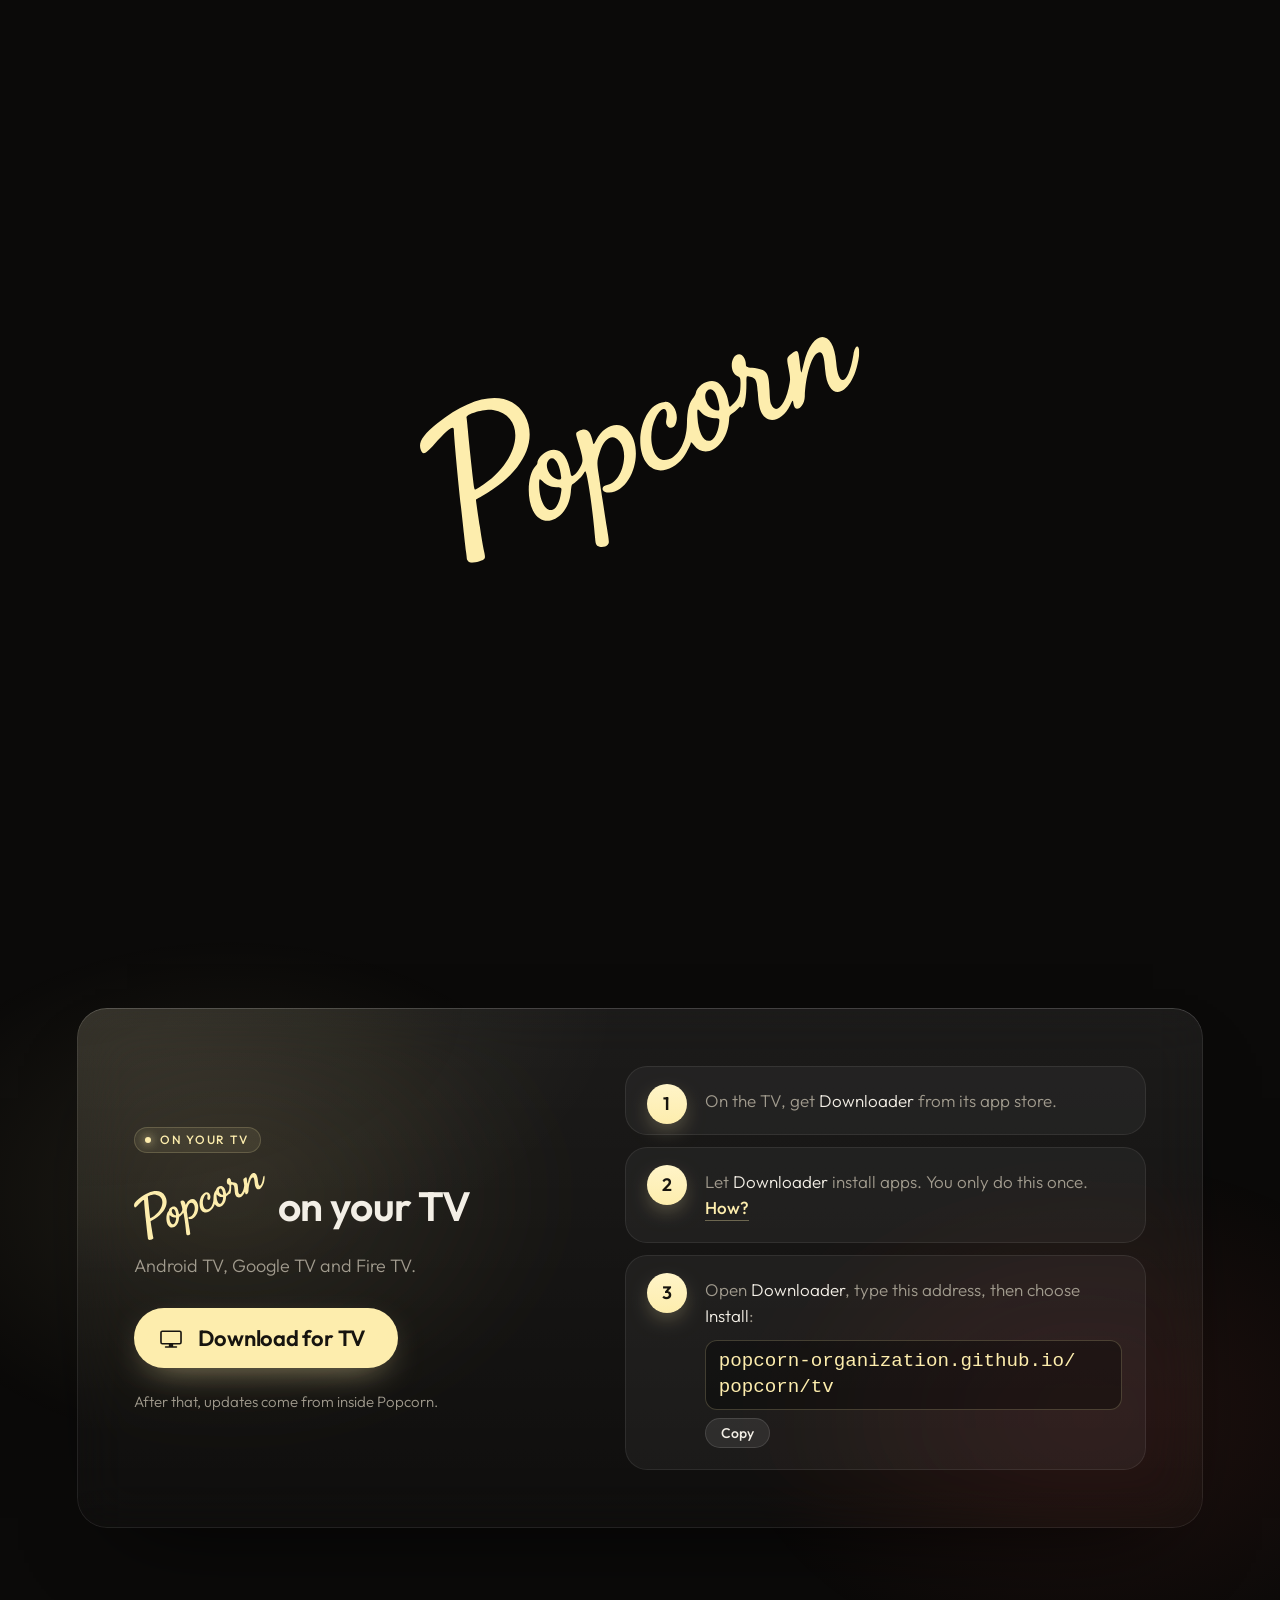
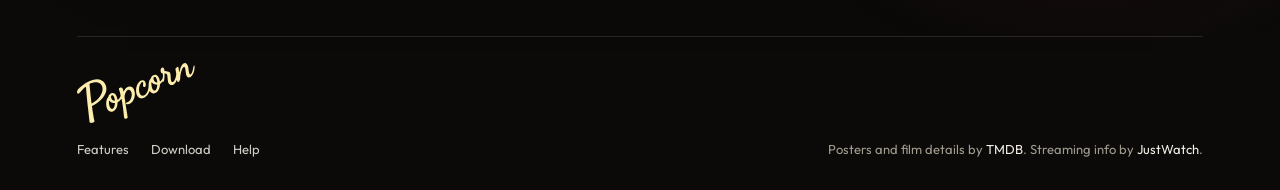
==== commit 6a4150da: "Website: glass cards, glows and numbered steps on every page; phones get side-by-side buttons and co" ====
--- a/docs/index.html
+++ b/docs/index.html
@@ -29,6 +29,7 @@
 <link rel="preconnect" href="https://fonts.googleapis.com">
 <link rel="preconnect" href="https://fonts.gstatic.com" crossorigin>
 <link href="https://fonts.googleapis.com/css2?family=Outfit:wght@300;400;500;600&display=swap" rel="stylesheet">
+<link rel="stylesheet" href="assets/ui.css?v=1">
 <style>
   /* Layout: a cinema lobby at night, filling the first screen. A wall of
      drifting posters fills the window; the logo, the downloads and two
@@ -289,7 +290,7 @@
   /* Laptops and up: everything on the left a size larger, so it holds its
      half of the screen against the icon rather than sitting in it thinly. */
   @media (orientation: landscape) and (min-width: 1200px) and (min-height: 700px) {
-    .marquee { max-width: 640px; }
+    .marquee { max-width: min(700px, 48vw); }
     .marquee h1 { width: min(500px, 35vw, calc(46 * var(--vh))); }
     .marquee p.pitch { font-size: clamp(40px, min(3.9vw, calc(6.2 * var(--vh))), 60px); }
     .features { font-size: 15px; gap: 12px 16px; }
@@ -468,6 +469,70 @@
     .splash-logo { animation: none; }
     .marquee > *, .credits { transition-delay: 0s !important; }
   }
+
+  /* ── Depth on the first screen ── */
+  /* The badges: brighter and a size larger, so they read as badges. */
+  .features { opacity: 0.82; font-size: 16px; gap: 12px 18px; }
+  @media (orientation: landscape) and (min-width: 1200px) and (min-height: 700px) { .features { font-size: 18px; gap: 14px 20px; } }
+  /* The version: a small glass tag with a glowing dot, not loose text. */
+  .ticket {
+    width: fit-content; align-items: center;
+    padding: 8px 15px 8px 13px; border-radius: 999px;
+    background: rgba(255, 255, 255, 0.06); box-shadow: inset 0 0 0 1px rgba(255, 255, 255, 0.1);
+    -webkit-backdrop-filter: blur(14px); backdrop-filter: blur(14px);
+  }
+  .ticket::before {
+    content: ""; width: 7px; height: 7px; border-radius: 50%; margin-right: 10px; flex: none;
+    background: #9be59b; box-shadow: 0 0 0 3px rgba(155, 229, 155, 0.18), 0 0 12px rgba(155, 229, 155, 0.7);
+  }
+  .ticket span + span::before { margin: 0 8px; }
+  @media (orientation: portrait) { .ticket { justify-self: center; } }
+
+  /* Phones: this device's download as the big button, the other two side
+     by side under it (three full-width bars stacked looked heavy). */
+  @media (max-width: 640px) {
+    .get { display: grid; grid-template-columns: minmax(0, 1fr) minmax(0, 1fr); gap: 10px; }
+    .get a { flex: none; justify-content: center; }
+    .get a.first { grid-column: 1 / -1; }
+    .get a.second { padding: 12px 14px; gap: 8px; }
+    .get a.second svg { width: 20px; height: 20px; }
+    .get a.second > span { gap: 6px; }
+    .get a.second strong { font-size: 17px; }
+    .get a.second small { font-size: 12px; }
+    .features { font-size: 15px; gap: 10px 14px; }
+  }
+  @media (max-width: 379px) { .get a.second small { display: none; } }
+  @media (orientation: portrait) and (max-height: 820px) { .features { font-size: 14px; } }
+
+  /* ── The TV section: one glowing glass card, the heading and download
+     on one side and the steps as numbered cards on the other. ── */
+  .tv { display: block; position: relative; isolation: isolate; }
+  .tv::before {
+    content: ""; position: absolute; inset: 0; z-index: -1; pointer-events: none;
+    background:
+      radial-gradient(40% 50% at 18% 40%, rgba(253, 237, 173, 0.09), transparent 70%),
+      radial-gradient(40% 50% at 85% 70%, rgba(190, 70, 60, 0.12), transparent 70%);
+  }
+  .tvcard {
+    display: grid; gap: 32px clamp(40px, 5vw, 80px); align-items: center;
+    padding: clamp(24px, 4.5vw, 64px);
+    background:
+      radial-gradient(80% 90% at 0% 0%, rgba(253, 237, 173, 0.1), transparent 60%),
+      linear-gradient(180deg, rgba(255, 255, 255, 0.07), rgba(255, 255, 255, 0.02));
+  }
+  .tvcard .eyebrow { margin-bottom: 20px; }
+  .tv .kinds { margin: 12px 0 28px; }
+  .tv .after { margin: 22px 0 0; }
+  .tvcard { grid-template-columns: minmax(0, 1fr); }
+  .tvcard > * { min-width: 0; }
+  @media (min-width: 900px) { .tvcard { grid-template-columns: minmax(0, 0.9fr) minmax(0, 1.1fr); } }
+  @media (orientation: portrait) { .tv { padding-top: clamp(28px, 5vh, 56px); } }
+  @media (max-width: 640px) {
+    .tvcard { border-radius: 26px; }
+    .tv .get { grid-template-columns: minmax(0, 1fr); }
+    .tv h2 { font-size: 30px; }
+  }
+  @media (orientation: portrait) { .tv { max-width: 640px; } }
 </style>
 </head>
 <body>
@@ -535,18 +600,20 @@
 </main>
 
 <section class="tv" id="tv" aria-labelledby="tv-title">
-  <div>
-    <h2 id="tv-title"><img src="assets/wordmark.svg" width="332" height="170" alt="Popcorn"> on your TV</h2>
-    <p class="kinds">Android TV, Google TV and Fire TV.</p>
-    <div class="get">
+  <div class="tvcard card">
+    <div>
+      <p class="eyebrow">On your TV</p>
+      <h2 id="tv-title"><img src="assets/wordmark.svg" width="332" height="170" alt="Popcorn"> on your TV</h2>
+      <p class="kinds">Android TV, Google TV and Fire TV.</p>
+      <div class="get">
       <a class="first" data-tv-get href="https://github.com/popcorn-organization/popcorn/releases/latest/download/Popcorn-Android-TV.apk">
         <svg><use href="#tv-icon"/></svg>
         <span><strong>Download for TV</strong><small data-size="tv"></small></span>
       </a>
     </div>
-  </div>
-  <div>
-    <ol class="steps">
+      <p class="after">After that, updates come from inside Popcorn.</p>
+    </div>
+    <ol class="stepcards">
       <li>On the TV, get <em>Downloader</em> from its app store.</li>
       <li>Let <em>Downloader</em> install apps. You only do this once.
         <details class="how"><summary>How?</summary>
@@ -555,20 +622,19 @@
         </details></li>
       <li>Open <em>Downloader</em>, type this address, then choose <em>Install</em>:
         <span class="copyline">
-          <code class="address">popcorn-organization.github.io/<wbr>popcorn/tv</code>
+          <code class="address"><span class="nw">popcorn-organization.</span><wbr><span class="nw">github.io/</span><wbr><span class="nw">popcorn/tv</span></code>
           <button class="copy" type="button" data-copy="popcorn-organization.github.io/popcorn/tv">Copy</button>
         </span></li>
     </ol>
-    <p class="after">After that, updates come from inside Popcorn.</p>
   </div>
 </section>
 
 <footer class="foot">
-  <nav aria-label="Pages"><a href="features/">Features</a><a href="download/">Download</a><a href="help/">Help</a></nav>
+  <div class="brand"><img src="assets/wordmark.svg" width="332" height="170" alt="Popcorn"><nav aria-label="Pages"><a href="features/">Features</a><a href="download/">Download</a><a href="help/">Help</a></nav></div>
   <p>Posters and film details by <a href="https://www.themoviedb.org/" target="_blank" rel="noopener">TMDB</a>. Streaming info by <a href="https://www.justwatch.com/" target="_blank" rel="noopener">JustWatch</a>.</p>
 </footer>
 
-<script src="assets/nav.js?v=1"></script>
+<script src="assets/nav.js?v=2"></script>
 <script>
 (function () {
   // This week's trending posters, the wall behind the logo.
--- a/docs/assets/ui.css
+++ b/docs/assets/ui.css
@@ -0,0 +1,157 @@
+/* Depth for the inner pages, on top of site.css: glass cards, glows, a
+   floating bar and numbered step cards, so the pages read as an app's
+   showcase rather than plain text on a dark room. */
+
+/* ── The bar floats over the page as it scrolls: the links in one frosted
+   pill, top right (the menu button on phones). ── */
+.top {
+  position: fixed; top: 0; left: 0; right: 0; z-index: 30;
+  padding-top: max(16px, env(safe-area-inset-top, 0px));
+  pointer-events: none;
+}
+.top > * { pointer-events: auto; }
+.band { padding-top: 70px; }
+@media (min-width: 601px) {
+  .top nav {
+    gap: 2px; padding: 5px; border-radius: 999px;
+    background: rgba(20, 18, 15, 0.55);
+    box-shadow: inset 0 0 0 1px rgba(255, 255, 255, 0.1), 0 16px 40px -18px rgba(0, 0, 0, 0.7);
+    -webkit-backdrop-filter: blur(22px) saturate(140%); backdrop-filter: blur(22px) saturate(140%);
+    font-size: 15px;
+  }
+  .top nav a { padding: 10px 18px; border-radius: 999px; color: var(--dim); transition: background 0.18s ease, color 0.18s ease; }
+  .top nav a:hover { color: var(--paper); background: rgba(255, 255, 255, 0.06); }
+  .top nav a[aria-current="page"] { box-shadow: none; color: var(--ink); background: var(--cream); font-weight: 600; }
+}
+@media (max-width: 600px) {
+  .top { justify-content: flex-end; }
+  .menu { background: rgba(20, 18, 15, 0.6); }
+  .band { padding-top: 56px; }
+}
+
+/* ── A glass card: frosted, a hairline edge lit from above, a deep soft
+   shadow. ── */
+.card {
+  position: relative;
+  border-radius: 30px;
+  background: linear-gradient(180deg, rgba(255, 255, 255, 0.075), rgba(255, 255, 255, 0.022));
+  box-shadow:
+    inset 0 0 0 1px rgba(255, 255, 255, 0.08),
+    inset 0 1px 0 rgba(255, 255, 255, 0.1),
+    0 40px 90px -50px rgba(0, 0, 0, 0.9);
+  -webkit-backdrop-filter: blur(26px) saturate(130%);
+  backdrop-filter: blur(26px) saturate(130%);
+}
+/* Tinted with its picture's colour, glowing from the picture's side. */
+.card.tint {
+  background:
+    radial-gradient(90% 110% at var(--at, 88% 50%), var(--tint, rgba(253, 237, 173, 0.14)), transparent 62%),
+    linear-gradient(180deg, rgba(255, 255, 255, 0.07), rgba(255, 255, 255, 0.02));
+}
+
+/* ── A small label over a heading, in cream. ── */
+.eyebrow {
+  display: inline-flex; align-items: center; gap: 9px;
+  margin: 0 0 18px; padding: 7px 13px 7px 11px; border-radius: 999px;
+  font: 500 12px/1 var(--body); letter-spacing: 0.14em; text-transform: uppercase;
+  color: var(--cream); background: rgba(253, 237, 173, 0.08);
+  box-shadow: inset 0 0 0 1px rgba(253, 237, 173, 0.18);
+}
+.eyebrow::before { content: ""; width: 6px; height: 6px; border-radius: 50%; background: var(--cream); box-shadow: 0 0 10px var(--cream); }
+
+/* ── Lists with a cream tick in a ring, not dashes. ── */
+ul.ticks { margin: 24px 0 0; padding: 0; list-style: none; display: grid; gap: 13px; color: var(--dim); font-size: 17px; line-height: 1.5; }
+ul.ticks li { position: relative; padding-left: 36px; }
+ul.ticks li::before {
+  content: ""; position: absolute; left: 0; top: 0.08em; width: 24px; height: 24px; border-radius: 50%;
+  background: rgba(253, 237, 173, 0.1) url("data:image/svg+xml,%3Csvg xmlns='http://www.w3.org/2000/svg' viewBox='0 0 24 24' fill='none' stroke='%23fdedad' stroke-width='2.6' stroke-linecap='round' stroke-linejoin='round'%3E%3Cpath d='M6.5 12.5l3.8 3.8 7.2-8.3'/%3E%3C/svg%3E") center / 15px no-repeat;
+  box-shadow: inset 0 0 0 1px rgba(253, 237, 173, 0.22);
+}
+
+/* ── Steps as numbered cards (the TV install). ── */
+ol.stepcards { margin: 0; padding: 0; list-style: none; counter-reset: s; display: grid; gap: 12px; }
+ol.stepcards > li {
+  counter-increment: s; position: relative;
+  padding: 22px 24px 22px 80px; border-radius: 22px;
+  background: rgba(255, 255, 255, 0.045); box-shadow: inset 0 0 0 1px rgba(255, 255, 255, 0.08);
+  color: var(--dim); font-size: 17px; line-height: 1.5;
+}
+ol.stepcards > li::before {
+  content: counter(s); position: absolute; left: 22px; top: 18px;
+  width: 40px; height: 40px; border-radius: 50%; display: grid; place-items: center;
+  font: 600 18px/1 var(--body); color: var(--ink);
+  background: linear-gradient(180deg, #fff4c8, var(--cream));
+  box-shadow: 0 8px 24px -8px rgba(253, 237, 173, 0.6);
+}
+ol.stepcards em { color: var(--paper); }
+ol.stepcards .copyline { margin-top: 12px; }
+ol.stepcards .address {
+  display: inline-block; padding: 9px 14px; border-radius: 12px;
+  background: rgba(0, 0, 0, 0.35); box-shadow: inset 0 0 0 1px rgba(253, 237, 173, 0.2);
+  -webkit-user-select: text; user-select: text;
+}
+@media (max-width: 560px) {
+  ol.stepcards > li { padding: 18px 18px 18px 64px; font-size: 16px; }
+  ol.stepcards > li::before { left: 16px; top: 16px; width: 34px; height: 34px; font-size: 16px; }
+  ol.stepcards .address { font-size: 15px; }
+}
+
+/* ── The opening of a page: bigger words, a cream glow behind them. ── */
+.intro h1 { font-size: clamp(44px, 6.6vw, 88px); line-height: 1.0; letter-spacing: -0.035em; }
+.intro p { color: rgba(243, 239, 230, 0.78); }
+.intro { position: relative; isolation: isolate; }
+.intro::before {
+  content: ""; position: absolute; z-index: -1; left: -12%; top: 0; width: 80%; height: 100%;
+  background: radial-gradient(closest-side, rgba(253, 237, 173, 0.13), transparent);
+  pointer-events: none;
+}
+h2 { font-size: clamp(30px, 3.6vw, 48px); line-height: 1.08; letter-spacing: -0.028em; }
+h2 span { color: var(--cream); }
+@media (max-width: 560px) {
+  .intro { padding-top: 36px; }
+  .intro h1 { font-size: clamp(40px, 11.5vw, 52px); }
+  h2 { font-size: 30px; }
+}
+
+/* ── Buttons a touch livelier. ── */
+.get a.first { background: linear-gradient(180deg, #fff4c8, var(--cream)); }
+.get a.first:hover { box-shadow: 0 18px 44px -12px rgba(253, 237, 173, 0.75); }
+.get a.second:hover { transform: translateY(-1px); }
+
+/* ── The foot: the logo over the links, the credits beside. ── */
+.foot { align-items: flex-end; border-top-color: rgba(255, 255, 255, 0.08); }
+.foot .brand { display: grid; gap: 16px; }
+.foot .brand img { width: 118px; height: auto; }
+.foot nav a { opacity: 0.85; }
+.foot nav a:hover { opacity: 1; color: var(--cream); }
+
+/* ── Things rise in gently as they come into view (nav.js; without
+   scripts, or with reduced motion, everything simply shows). ── */
+.pre { opacity: 0; transform: translateY(32px); }
+.rise { transition: opacity 0.9s ease, transform 0.9s cubic-bezier(0.2, 0.7, 0.2, 1); }
+@media (prefers-reduced-motion: reduce) { .pre { opacity: 1; transform: none; } }
+
+/* The TV address breaks only after ".io/", never at its hyphen. */
+.address .nw { white-space: nowrap; }
+
+/* Phones: each device card's icon beside its name, to keep them short. */
+@media (max-width: 899px) {
+  .plat { display: grid !important; grid-template-columns: 54px minmax(0, 1fr); column-gap: 16px; align-items: center; }
+  .plat .pico { grid-row: span 2; margin-bottom: 0 !important; }
+  .plat h2 { align-self: end; font-size: 26px !important; }
+  .plat .kind { align-self: start; margin-top: 2px !important; font-size: 15px !important; }
+  .plat .tip, .plat .get, .plat .more-link { grid-column: 1 / -1; }
+}
+
+/* Card grids never grow wider than their card on phones. */
+.tvcard { grid-template-columns: minmax(0, 1fr); }
+.tvcard > *, .feature > *, .plat > * { min-width: 0; }
+ol.stepcards em { font-style: normal; }
+
+/* The smallest phones: a little less padding around the steps. */
+@media (max-width: 360px) {
+  .tvcard { padding: 20px 16px !important; }
+  ol.stepcards > li { padding: 16px 14px 16px 58px; }
+  ol.stepcards > li::before { left: 12px; }
+  ol.stepcards .address { font-size: 14px; padding: 8px 10px; }
+}
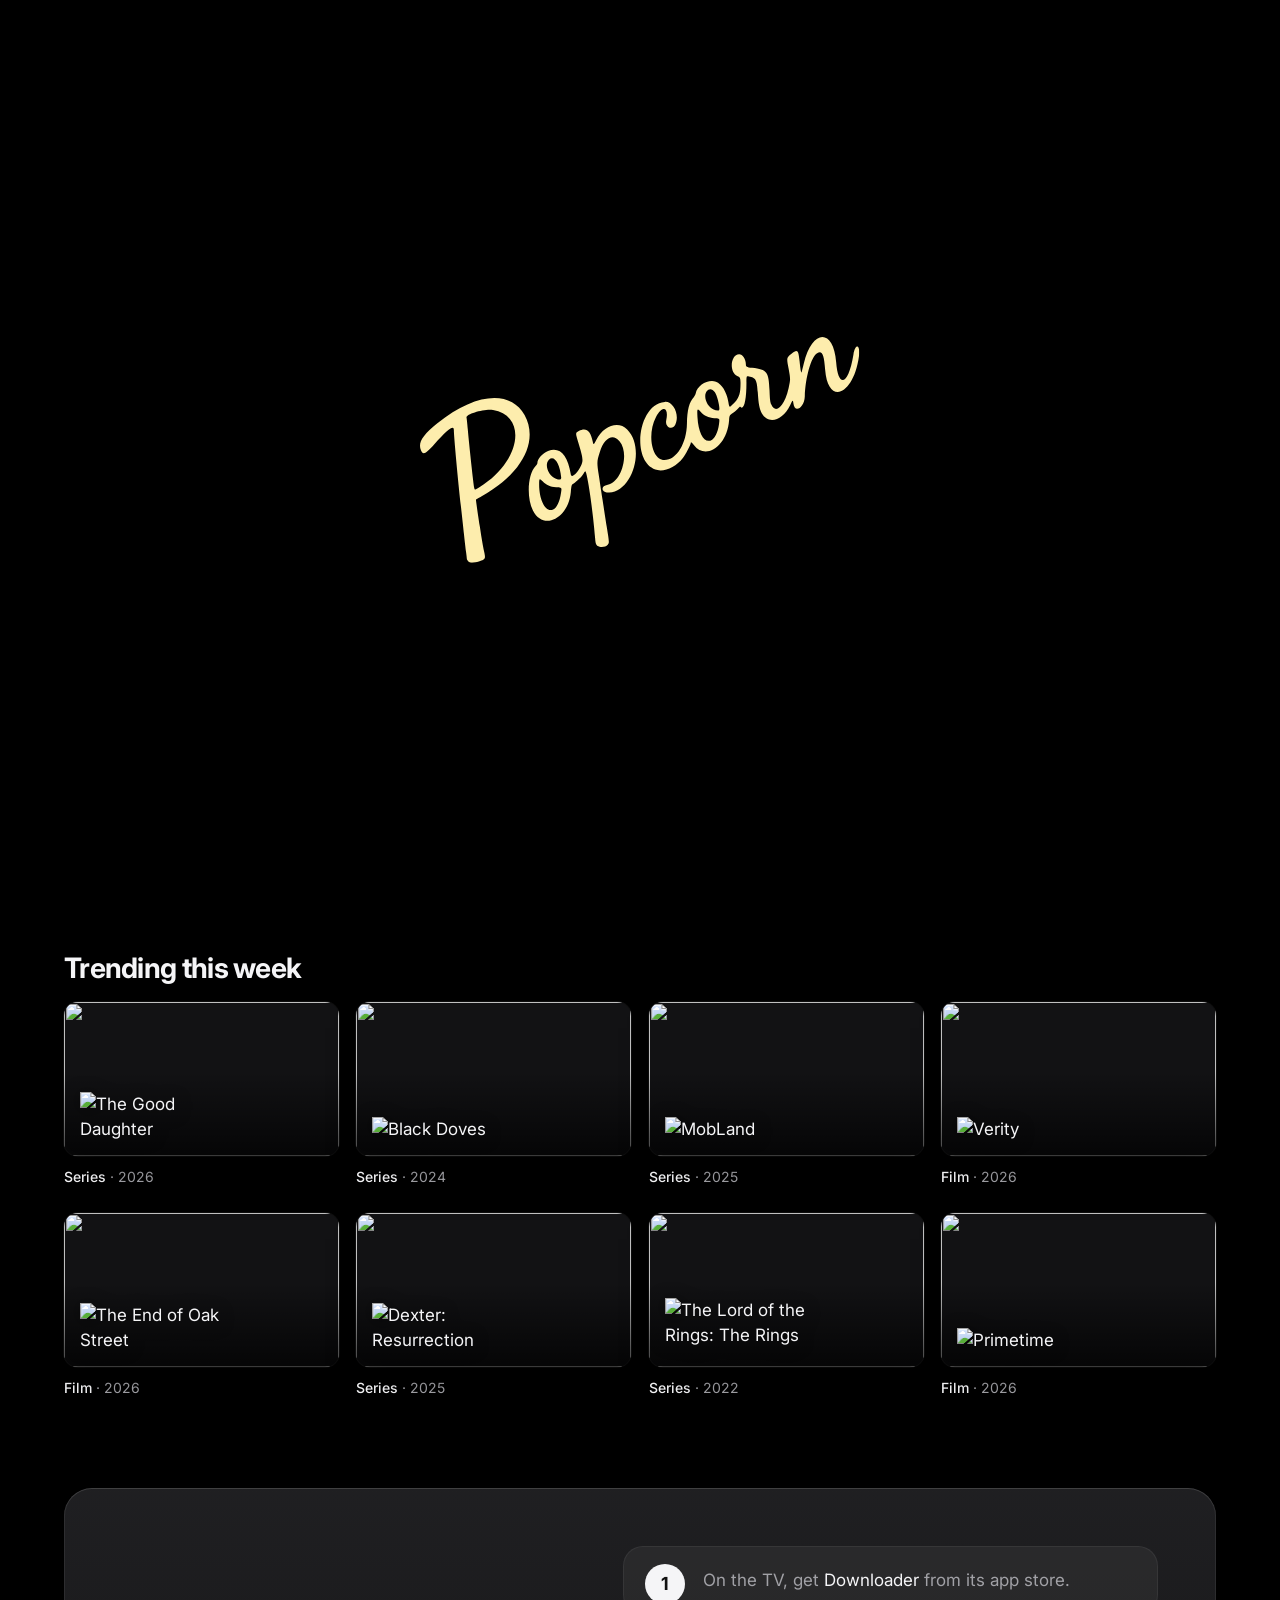
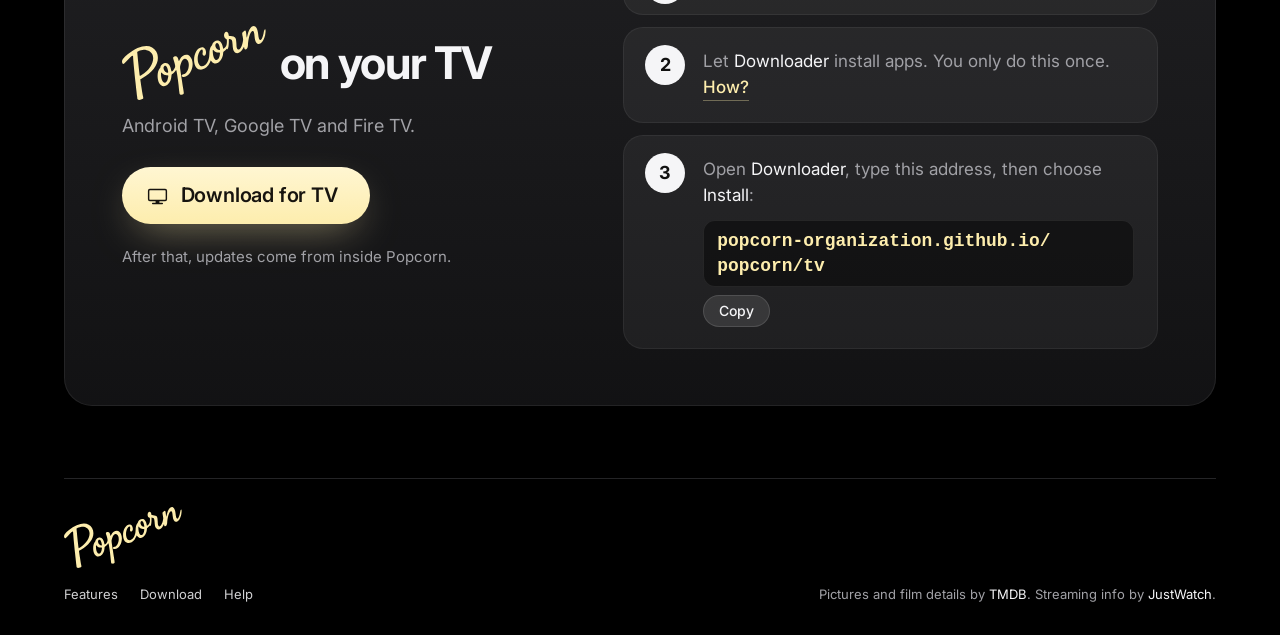
==== commit 4c81e802: "Website: streaming-service look - a big trending film picture on every page, trending cards that til" ====
--- a/docs/index.html
+++ b/docs/index.html
@@ -5,7 +5,7 @@
 <meta name="viewport" content="width=device-width, initial-scale=1, viewport-fit=cover">
 <title>Popcorn</title>
 <meta name="description" content="Free films and series on your phone, TV and PC. No sign-up, no ads. Popcorn for Android, Android TV and Windows.">
-<meta name="theme-color" content="#0b0a09">
+<meta name="theme-color" content="#000000">
 <meta name="color-scheme" content="dark">
 <meta property="og:title" content="Popcorn">
 <meta property="og:description" content="Free films and series on your phone, TV and PC. No sign-up, no ads.">
@@ -20,338 +20,329 @@
 <link rel="icon" type="image/png" sizes="192x192" href="assets/favicon.png?v=2">
 <script>
   // The splash (see the script at the end): the page waits behind the logo
-  // until the posters are in. Never longer than a few seconds, scripts or not.
-  // Not when coming for the TV section (the TV's own address leads there):
-  // straight to it.
+  // until the first picture is in. Never longer than a few seconds, scripts
+  // or not. Not when coming for the TV section (the TV's own address leads
+  // there): straight to it.
   if (location.hash !== "#tv") document.documentElement.classList.add("splashing");
   setTimeout(function () { document.documentElement.classList.remove("splashing"); }, 6000);
 </script>
+<link rel="preconnect" href="https://image.tmdb.org">
 <link rel="preconnect" href="https://fonts.googleapis.com">
 <link rel="preconnect" href="https://fonts.gstatic.com" crossorigin>
-<link href="https://fonts.googleapis.com/css2?family=Outfit:wght@300;400;500;600&display=swap" rel="stylesheet">
-<link rel="stylesheet" href="assets/ui.css?v=1">
+<link href="https://fonts.googleapis.com/css2?family=Inter:wght@400;500;600;700&display=swap" rel="stylesheet">
+<link rel="stylesheet" href="assets/ui.css?v=3">
 <style>
-  /* Layout: a cinema lobby at night, filling the first screen. A wall of
-     drifting posters fills the window; the logo, the downloads and two
-     install tips sit over its dark left side. Below it, for those who
-     scroll (or press TV), how to put Popcorn on a TV. */
+  /* Layout, in the manner of a streaming service's front page: the first
+     screen is one big film picture, slowly zooming and fading into the
+     next of this week's trending titles, darkened at the foot and the
+     left where Popcorn's name, pitch and downloads sit. Below it, a grid
+     of this week's trending titles as wide cards that tilt and catch the
+     light under the pointer; then how to put Popcorn on a TV. */
   :root {
-    --night: #0b0a09;        /* the room */
-    --screen: #15130f;       /* poster placeholders */
-    --rule: #2a2621;         /* hairlines */
-    --paper: #f3efe6;        /* text */
-    --dim: #a19b8e;          /* secondary text */
-    --cream: #fdedad;        /* Popcorn's own logo colour, the one accent */
-    --ink: #17140f;          /* text on cream */
-    --body: "Outfit", system-ui, -apple-system, "Segoe UI", sans-serif;
-    --mono: "Spline Sans Mono", ui-monospace, "Cascadia Mono", Consolas, monospace;
+    --night: #000;
+    --screen: #121214;
+    --rule: #262628;
+    --paper: #f5f5f7;
+    --dim: #a1a1a6;
+    --cream: #fdedad;
+    --ink: #17140f;
+    --body: -apple-system, BlinkMacSystemFont, "SF Pro Display", "SF Pro Text", "Inter", "Segoe UI", system-ui, sans-serif;
+    --mono: ui-monospace, "SF Mono", "Cascadia Mono", Consolas, monospace;
+    --g: max(clamp(20px, 5vw, 80px), env(safe-area-inset-left, 0px));
     color-scheme: dark;
-    /* Sizes go by the screen's height with the browser's address bar
-       showing (svh), so on a phone the page fits what's actually visible. */
     --vh: 1vh;
   }
   @supports (height: 1svh) { :root { --vh: 1svh; } }
 
   * { box-sizing: border-box; }
-  html, body { height: 100%; }
-  html { background: var(--night); }
+  html { background: #000; -webkit-tap-highlight-color: transparent; -webkit-user-select: none; user-select: none; }
   body {
-    margin: 0;
-    background: var(--night);
-    color: var(--paper);
-    font: 300 18px/1.55 var(--body);
+    margin: 0; background: #000; color: var(--paper);
+    font: 400 17px/1.5 var(--body);
     -webkit-font-smoothing: antialiased;
     overscroll-behavior-y: none;
   }
-  /* A page to look at and tap, not to copy from: no text selection, and no
-     blue flash when a button is tapped on a phone (the keyboard focus
-     outline stays). */
-  html {
-    -webkit-tap-highlight-color: transparent;
-    -webkit-user-select: none;
-    user-select: none;
-  }
   img { display: block; max-width: 100%; height: auto; -webkit-user-drag: none; }
   a { color: inherit; }
-
-  .lobby {
-    position: relative;
+  :focus-visible { outline: 2px solid var(--paper); outline-offset: 3px; border-radius: 6px; }
+
+  /* ── The first screen ── */
+  .hero {
+    position: relative; isolation: isolate; overflow: hidden;
     /* The screen with the phone's address bar showing (svh), and it stays
-       that size: following the bar as it hid and showed on scrolling
-       (dvh), the whole first screen stretched and shrank as you scrolled.
-       Where the content is taller than that (large text settings, a small
-       phone), the script below shrinks it to fit. */
-    height: 100vh;
-    height: 100svh;
-    overflow: hidden;
-    isolation: isolate;
-    display: grid;
-    grid-template-rows: minmax(0, 1fr) auto;
-    padding-top: max(clamp(18px, calc(3.5 * var(--vh)), 36px), env(safe-area-inset-top, 0px));
-    padding-bottom: max(clamp(16px, calc(3 * var(--vh)), 28px), env(safe-area-inset-bottom, 0px));
-    padding-left: max(clamp(20px, 6vw, 96px), env(safe-area-inset-left, 0px));
-    padding-right: max(clamp(20px, 6vw, 96px), env(safe-area-inset-right, 0px));
-  }
-
-  /* ── The poster wall ── */
-  .wall {
-    position: absolute;
-    inset: -30% -12% -30% -12%;
-    display: grid;
-    grid-template-columns: repeat(9, 1fr);
-    gap: 12px;
-    /* each lane only as tall as its own posters: stretched to the tallest
-       lane, a shorter one's "half" overshot its posters and it jumped */
-    align-items: start;
-    transform: rotate(-9deg);
-    z-index: -2;
-  }
-  /* Each lane is two identical halves and drifts by exactly one half, then
-     starts over. Every poster carries its own space below it (rather than a
-     gap between posters), so the halves are exactly equal and the restart
-     lands on the same picture: with gaps the loop was half a gap out, and
-     each lane jumped every time it restarted. */
-  .lane { display: flex; flex-direction: column; animation: drift 180s linear infinite; will-change: transform; }
-  .lane:nth-child(even) { animation-direction: reverse; animation-duration: 220s; }
-  .lane img {
-    width: 100%; aspect-ratio: 2 / 3; object-fit: cover; flex: none;
-    margin-bottom: 12px;
-    border-radius: 6px; background: var(--screen);
-  }
-  @keyframes drift { from { transform: translateY(0); } to { transform: translateY(-50%); } }
-  /* As on the app's welcome screen: the wall frosted over, with the icon's
-     silhouette cut out of the frost so the posters move through it sharp. */
-  .lobby {
-    --logo: min(46vw, calc(80 * var(--vh)));
-    --logo-x: calc(73vw - var(--logo) / 2);
-    --logo-y: calc(calc(50 * var(--vh)) - var(--logo) / 2);
-  }
-  /* Wide screens: the words centred in the space left of the icon (about
-     480px of them), not pushed to the edge; never nearer the edge than 6vw. */
-  @media (orientation: landscape) {
-    .lobby {
-      padding-left: max(6vw, min(calc((var(--logo-x) - 560px) / 2), 240px), env(safe-area-inset-left, 0px));
-    }
-  }
-  .frost {
-    position: absolute; inset: 0; z-index: -1;
-    background: rgba(11, 10, 9, 0.5);
-    -webkit-backdrop-filter: blur(34px) saturate(120%);
-    backdrop-filter: blur(34px) saturate(120%);
-    -webkit-mask-image: url(assets/silhouette.svg), linear-gradient(#000, #000);
-    -webkit-mask-size: var(--mask, var(--logo)) var(--mask, var(--logo)), 100% 100%;
-    -webkit-mask-position: var(--logo-x) var(--logo-y), 0 0;
-    -webkit-mask-repeat: no-repeat;
-    -webkit-mask-composite: xor;
-    mask-image: url(assets/silhouette.svg), linear-gradient(#000, #000);
-    mask-size: var(--mask, var(--logo)) var(--mask, var(--logo)), 100% 100%;
-    mask-position: var(--logo-x) var(--logo-y), 0 0;
-    mask-repeat: no-repeat;
-    mask-composite: exclude;
-  }
-  .lobby::after {
-    /* a little darker behind the words, so they read on the frost; and
-       the wall fading into the room at the foot, into the TV section */
-    content: ""; position: absolute; inset: 0; z-index: -1; pointer-events: none;
-    --foot: linear-gradient(180deg, rgba(11, 10, 9, 0) calc(100% - clamp(90px, calc(16 * var(--vh)), 180px)), var(--night));
-    background: var(--foot), linear-gradient(90deg, rgba(11, 10, 9, 0.7) 0%, rgba(11, 10, 9, 0.35) 40%, rgba(11, 10, 9, 0) 55%);
-  }
-
-  /* ── The bottom line ── */
-  .credits { grid-row: 2; font: 400 12px/1.5 var(--body); color: var(--dim); max-width: 52em; margin: 0; }
-  .credits a { text-decoration: none; color: var(--paper); }
-
-  /* ── The marquee ── */
+       that size as the bar hides and shows. */
+    height: 100vh; height: 100svh; min-height: 520px;
+    display: grid; grid-template-rows: minmax(0, 1fr) auto;
+    padding: 0 var(--g) max(22px, env(safe-area-inset-bottom, 0px));
+  }
+  .slides { position: absolute; inset: 0; z-index: -2; background: #000; }
+  .slide { position: absolute; inset: 0; margin: 0; opacity: 0; transition: opacity 1.6s ease; }
+  .slide img {
+    width: 100%; height: 100%; max-width: none; object-fit: cover;
+    object-position: var(--x, 60%) 30%;
+    transform: scale(1.1); transition: transform 10s linear;
+  }
+  .slide.on { opacity: 1; }
+  .slide.on img { transform: scale(1); }
+  .shade {
+    position: absolute; inset: 0; z-index: -1; pointer-events: none;
+    background:
+      linear-gradient(0deg, #000 0%, rgba(0, 0, 0, 0.8) 16%, rgba(0, 0, 0, 0.3) 42%, rgba(0, 0, 0, 0) 62%),
+      linear-gradient(90deg, rgba(0, 0, 0, 0.82) 0%, rgba(0, 0, 0, 0.45) 34%, rgba(0, 0, 0, 0) 60%),
+      linear-gradient(180deg, rgba(0, 0, 0, 0.5) 0%, rgba(0, 0, 0, 0) 16%);
+  }
+
   .marquee {
-    grid-row: 1;
-    align-self: center;
-    max-width: 680px;
-    display: grid;
-    gap: clamp(14px, calc(2.6 * var(--vh)), 28px);
-    min-width: 0;
-  }
-  .marquee h1 { margin: 0; width: min(440px, 78vw, calc(46 * var(--vh))); }
-  .marquee h1 img { width: 100%; }
-  /* The pitch: the three things people ask first, big; cream on the second
-     line, the one that sets it apart. */
-  .marquee p.pitch {
+    grid-row: 1; align-self: end; min-width: 0;
+    max-width: 660px;
+    display: grid; justify-items: start; gap: clamp(14px, calc(2.2 * var(--vh)), 24px);
+    padding-bottom: clamp(10px, calc(3 * var(--vh)), 40px);
+    transform-origin: 0 100%;
+  }
+  .marquee h1 { margin: 0 0 4px; width: min(380px, 62vw, calc(30 * var(--vh))); }
+  .marquee h1 img { width: 100%; filter: drop-shadow(0 6px 30px rgba(0, 0, 0, 0.45)); }
+  .pitch {
     margin: 0;
-    font-size: clamp(28px, min(3.6vw, calc(4.6 * var(--vh))), 44px);
-    line-height: 1.12; font-weight: 600; letter-spacing: -0.015em;
-    text-wrap: balance;
-  }
-  .marquee p.pitch span { display: block; color: var(--cream); }
-  /* What's inside, as quiet white badges in a row, like the 4K / CC
-     badges under a film in a store. */
+    font-size: clamp(30px, min(3.9vw, calc(5.6 * var(--vh))), 60px);
+    line-height: 1.04; font-weight: 700; letter-spacing: -0.035em;
+    text-wrap: balance; text-shadow: 0 2px 30px rgba(0, 0, 0, 0.35);
+  }
+  .pitch span { display: block; color: var(--cream); }
+
+  /* What's inside, as the 4K / CC badges under a film in a store. */
   .features {
     list-style: none; margin: 0; padding: 0;
-    display: flex; flex-wrap: wrap; align-items: center; gap: 10px 14px;
-    font: 500 14px/1 var(--body); color: var(--paper); opacity: 0.6;
+    display: flex; flex-wrap: wrap; align-items: center; gap: 12px 18px;
+    font: 600 17px/1 var(--body); color: var(--paper); opacity: 0.86;
   }
   .features li { display: flex; }
   .mark { width: 1.3em; height: 1.3em; flex: none; fill: none; stroke: currentColor; stroke-width: 1.8; stroke-linecap: round; stroke-linejoin: round; }
-  .mark.wide { width: calc(1.3em * 28 / 18); }
-  /* The 4K, CC and GEN CC badges: drawn 296 x 169 (GEN CC twice as wide). */
   .mark.badge { width: calc(1.3em * 296 / 169); }
   .mark.badge.double { width: calc(1.3em * 592 / 169); }
   .mark.badge.ask { width: calc(1.3em * 390 / 169); }
   .mark .solid { fill: currentColor; stroke: none; }
-  .mark text { font: 700 10.5px var(--body); letter-spacing: 0.02em; text-anchor: middle; dominant-baseline: central; stroke: none; }
-  .mark mask text { fill: #000; }
-  .features .word { font-weight: 600; font-size: 1.05em; letter-spacing: 0.01em; white-space: nowrap; }
-
-  /* Pills, as the app's own buttons: solid cream first, frosted glass second. */
+
+  /* Downloads: a solid cream pill first, frosted glass for the others. */
   .get { display: flex; flex-wrap: wrap; gap: 12px; }
   .get a {
     display: inline-flex; align-items: center; gap: 12px;
-    padding: clamp(11px, calc(1.8 * var(--vh)), 14px) 26px clamp(11px, calc(1.8 * var(--vh)), 14px) 20px; border-radius: 999px;
+    padding: 15px 28px 15px 22px; border-radius: 999px;
     text-decoration: none; font: 600 17px/1.15 var(--body);
-    transition: background 0.18s ease, transform 0.18s ease;
-  }
-  .get a svg { width: 24px; height: 24px; flex: none; }
-  /* The platform's name, and the download's size beside it, quieter. */
-  .get a > span { display: flex; align-items: baseline; gap: 10px; }
-  .get a strong { font: 600 19px/1.1 var(--body); letter-spacing: -0.01em; }
-  .get a small { font: 400 13px/1.1 var(--body); opacity: 0.62; }
+    transition: background 0.2s ease, transform 0.2s ease, box-shadow 0.2s ease;
+  }
+  .get a svg { width: 23px; height: 23px; flex: none; }
+  .get a > span { display: flex; align-items: baseline; gap: 9px; }
+  .get a strong { font: 600 18px/1.1 var(--body); letter-spacing: -0.01em; }
+  .get a small { font: 500 13px/1.1 var(--body); opacity: 0.6; }
   .get a small:empty { display: none; }
-  .get a.first { background: var(--cream); color: var(--ink); box-shadow: 0 12px 36px -14px rgba(253, 237, 173, 0.6); }
-  .get a.first:hover { transform: translateY(-1px); }
+  .get a.first { background: linear-gradient(180deg, #fff6d2, var(--cream)); color: var(--ink); box-shadow: 0 14px 40px -14px rgba(253, 237, 173, 0.55); }
+  .get a.first:hover { transform: scale(1.03); }
   .get a.second {
     color: var(--paper);
-    background: rgba(255, 255, 255, 0.08);
-    box-shadow: inset 0 0 0 1px rgba(255, 255, 255, 0.12);
-    -webkit-backdrop-filter: blur(14px); backdrop-filter: blur(14px);
-  }
-  .get a.second:hover { background: rgba(255, 255, 255, 0.14); }
-  .get a:focus-visible { outline: 2px solid var(--paper); outline-offset: 3px; }
-
-  .ticket { font: 400 14px/1.5 var(--body); color: var(--dim); display: flex; flex-wrap: wrap; }
-  .ticket span + span::before { content: "·"; margin: 0 9px; color: var(--dim); }
+    background: rgba(255, 255, 255, 0.14);
+    box-shadow: inset 0 0 0 1px rgba(255, 255, 255, 0.16), inset 0 1px 0 rgba(255, 255, 255, 0.18);
+    -webkit-backdrop-filter: blur(20px) saturate(160%); backdrop-filter: blur(20px) saturate(160%);
+  }
+  .get a.second:hover { background: rgba(255, 255, 255, 0.22); transform: scale(1.03); }
+
+  /* The version, plain and quiet. */
+  .ticket { margin: 0; font: 400 14px/1.5 var(--body); color: var(--dim); }
   .ticket b { color: var(--paper); font-weight: 500; }
   .ticket:empty { display: none; }
-
-  .tips span, .credits { text-wrap: pretty; }
   .tips { display: grid; gap: 6px; font-size: 15px; line-height: 1.45; color: var(--dim); max-width: 36em; }
+  .tips span { text-wrap: pretty; }
   .tips span b { color: var(--paper); font-weight: 500; margin-right: 6px; }
   .tips em { font-style: normal; color: var(--paper); }
   .apple { font: 400 14px/1.5 var(--body); color: var(--cream); margin: 0; }
-  .marquee { max-width: min(680px, 48vw); }
-
-  .slot { display: none; }
-
-  /* Upright screens (phones, tablets held upright), as the app's welcome
-     screen on a phone: a large icon, and everything centred under it as one
-     group in the middle of the screen. The icon's cutout follows the empty
-     slot at the top of the group (placed by the script below). */
+
+  /* Which film is showing: its title artwork, bottom right, and a line
+     per film that fills as it plays (press one to show that film). */
+  .now {
+    position: absolute; right: var(--g); bottom: max(22px, env(safe-area-inset-bottom, 0px));
+    display: grid; justify-items: end; gap: 12px; z-index: 2;
+  }
+  .now .logo { height: 64px; display: flex; align-items: flex-end; justify-content: flex-end; }
+  .now .logo img { max-width: 220px; max-height: 64px; width: auto; height: auto; object-fit: contain; filter: drop-shadow(0 2px 12px rgba(0, 0, 0, 0.6)); transition: opacity 0.6s ease; }
+  .now .label { margin: -4px 0 0; font-size: 13px; color: var(--dim); }
+  .bars { display: flex; gap: 6px; }
+  .bars button {
+    width: 30px; height: 18px; padding: 0; border: 0; cursor: pointer; background: none; position: relative;
+  }
+  .bars button::before, .bars button::after {
+    content: ""; position: absolute; left: 0; right: 0; top: 7px; height: 4px; border-radius: 2px;
+  }
+  .bars button::before { background: rgba(255, 255, 255, 0.28); }
+  .bars button::after { background: var(--paper); transform-origin: 0 50%; transform: scaleX(0); }
+  .bars button.past::after { transform: scaleX(1); }
+  .bars button.on::after { animation: fill var(--dwell, 8s) linear forwards; }
+  @keyframes fill { to { transform: scaleX(1); } }
+
+  .credits { grid-row: 2; font: 400 12px/1.5 var(--body); color: rgba(161, 161, 166, 0.8); max-width: 46em; margin: 0; }
+  .credits a { text-decoration: none; color: var(--paper); }
+
+  /* Laptops and up: everything a size larger. */
+  @media (orientation: landscape) and (min-width: 1200px) and (min-height: 700px) {
+    .marquee h1 { width: min(440px, 30vw, calc(32 * var(--vh))); }
+    .pitch { font-size: clamp(44px, min(4.2vw, calc(6.6 * var(--vh))), 72px); }
+    .features { font-size: 19px; gap: 14px 22px; }
+    .get a { padding: 17px 32px 17px 24px; }
+    .get a strong { font-size: 20px; }
+    .ticket { font-size: 15px; }
+  }
+  /* Short screens (phones held sideways): no tips. */
+  @media (max-height: 620px) { .tips { display: none; } .now { display: none; } }
+
+  /* Upright screens (phones): the picture fills the top, everything else
+     centred over its darkened foot. */
   @media (orientation: portrait) {
-    .lobby {
-      --logo: min(78vw, calc(40 * var(--vh)));
-      --logo-x: calc(50vw - var(--logo) / 2);
-      --logo-y: calc(6 * var(--vh));
+    .slide img { object-position: var(--px, 60%) 0%; }
+    .shade {
+      background:
+        linear-gradient(0deg, #000 0%, #000 22%, rgba(0, 0, 0, 0.72) 46%, rgba(0, 0, 0, 0.1) 70%, rgba(0, 0, 0, 0) 80%),
+        linear-gradient(180deg, rgba(0, 0, 0, 0.45) 0%, rgba(0, 0, 0, 0) 14%);
     }
-    .lobby::after {
-      background: var(--foot), radial-gradient(120% 70% at 50% 75%, rgba(11, 10, 9, 0.7), rgba(11, 10, 9, 0) 70%);
-    }
-    .marquee {
-      max-width: 560px; width: 100%; justify-self: center; align-self: center;
-      justify-items: center; text-align: center;
-      gap: clamp(12px, calc(1.9 * var(--vh)), 20px);
-    }
-    .slot { display: block; width: var(--logo); height: var(--logo); margin-bottom: calc(1 * var(--vh)); }
-    .marquee h1 { width: min(240px, 56vw, calc(19 * var(--vh))); }
-    /* Centred under the logo: each icon over its name, side by side. */
-    .features { justify-content: center; gap: 8px 14px; font-size: 13px; }
+    .marquee { justify-self: center; justify-items: center; text-align: center; max-width: 560px; width: 100%; transform-origin: 50% 100%; padding-bottom: 6px; }
+    .marquee h1 { width: min(230px, 56vw, calc(19 * var(--vh))); }
+    .features { justify-content: center; }
     .get { justify-content: center; width: 100%; }
-    .ticket { justify-content: center; }
     .tips { justify-items: center; }
-    .credits { justify-self: center; text-align: center; max-width: 36em; }
-  }
+    .credits { justify-self: center; text-align: center; }
+    .now { display: none; }
+  }
+  /* Phones: this device's download as the big button, the other two side
+     by side under it. */
   @media (max-width: 640px) {
-    .wall { inset: -20% -40% -20% -20%; grid-template-columns: repeat(6, 1fr); gap: 8px; }
-    .lane img { margin-bottom: 8px; }
-    .get a { flex: 1 1 100%; justify-content: center; }
+    .pitch { font-size: 30px; }
+    .features { font-size: 15px; gap: 10px 14px; }
+    .get { display: grid; grid-template-columns: minmax(0, 1fr) minmax(0, 1fr); gap: 10px; }
+    .get a { justify-content: center; }
+    .get a.first { grid-column: 1 / -1; }
+    .get a.second { padding: 13px 14px; gap: 8px; }
+    .get a.second svg { width: 20px; height: 20px; }
+    .get a.second > span { gap: 6px; }
+    .get a.second strong { font-size: 17px; }
+    .get a.second small { font-size: 12px; }
     .tips { font-size: 14px; }
   }
-  /* Tablets held upright: room for a bigger icon. */
-  @media (orientation: portrait) and (min-width: 641px) and (min-height: 821px) {
-    .lobby { --logo: min(60vw, calc(42 * var(--vh))); }
-  }
-  /* Short screens: phones held sideways, small phones upright. */
-  @media (max-height: 620px) { .tips { display: none; } }
-  @media (orientation: portrait) and (max-height: 820px) {
-    .lobby { --logo: min(72vw, calc(34 * var(--vh))); }
-    .marquee h1 { width: min(190px, 48vw, calc(15 * var(--vh))); }
-    .marquee p.pitch { font-size: 25px; }
-    .features { font-size: 12px; gap: 8px 12px; }
-    .get a { padding-block: 10px; }
+  @media (max-width: 440px) { .get a.second small { display: none; } }
+  @media (orientation: portrait) and (max-height: 760px) {
+    .marquee h1 { width: min(190px, 48vw, calc(16 * var(--vh))); }
+    .pitch { font-size: 26px; }
+    .features { font-size: 13px; }
+    .get a { padding-block: 11px; }
     .tips { font-size: 13px; }
     .credits { font-size: 11px; }
   }
-  /* Laptops and up: everything on the left a size larger, so it holds its
-     half of the screen against the icon rather than sitting in it thinly. */
-  @media (orientation: landscape) and (min-width: 1200px) and (min-height: 700px) {
-    .marquee { max-width: min(700px, 48vw); }
-    .marquee h1 { width: min(500px, 35vw, calc(46 * var(--vh))); }
-    .marquee p.pitch { font-size: clamp(40px, min(3.9vw, calc(6.2 * var(--vh))), 60px); }
-    .features { font-size: 15px; gap: 12px 16px; }
-    .get { gap: 14px; }
-    .get a { padding: 17px 32px 17px 24px; gap: 14px; }
-    .get a svg { width: 26px; height: 26px; }
-    .get a strong { font-size: 22px; }
-    .get a small { font-size: 14px; }
-    .ticket { font-size: 15px; }
-    .tips { font-size: 16px; }
-  }
-
-  /* ── The TV section, under the lobby ──
-     Plain on the dark room: a heading, the download, and the three steps
-     as a numbered list. Lined up with the words above on wide screens. */
+
+  /* ── The bar: the pages in a frosted pill, top right, over everything ── */
+  .sitebar {
+    position: fixed; z-index: 40;
+    top: max(16px, env(safe-area-inset-top, 0px));
+    right: var(--g);
+  }
+  .sitenav {
+    display: flex; gap: 2px; padding: 5px; border-radius: 999px;
+    background: rgba(30, 30, 32, 0.5);
+    box-shadow: inset 0 0 0 1px rgba(255, 255, 255, 0.12), inset 0 1px 0 rgba(255, 255, 255, 0.14), 0 16px 40px -18px rgba(0, 0, 0, 0.7);
+    -webkit-backdrop-filter: blur(24px) saturate(170%); backdrop-filter: blur(24px) saturate(170%);
+    font: 500 15px/1 var(--body);
+  }
+  .sitenav a { padding: 10px 18px; border-radius: 999px; color: rgba(245, 245, 247, 0.75); text-decoration: none; transition: background 0.18s ease, color 0.18s ease; }
+  .sitenav a:hover { color: var(--paper); background: rgba(255, 255, 255, 0.08); }
+  .sitenav a[aria-current="page"] { color: var(--ink); background: var(--paper); font-weight: 600; }
+  .menu { display: none; }
+  @media (max-width: 600px) {
+    .sitebar { right: 16px; top: max(14px, env(safe-area-inset-top, 0px)); }
+    .menu {
+      display: grid; place-content: center; gap: 5px;
+      width: 46px; height: 46px; padding: 0; border: 0; border-radius: 999px; cursor: pointer;
+      background: rgba(30, 30, 32, 0.5); box-shadow: inset 0 0 0 1px rgba(255, 255, 255, 0.14);
+      -webkit-backdrop-filter: blur(24px) saturate(170%); backdrop-filter: blur(24px) saturate(170%);
+    }
+    .menu span { display: block; width: 18px; height: 2px; border-radius: 2px; background: var(--paper); transition: transform 0.2s ease, opacity 0.2s ease; }
+    .menu[aria-expanded="true"] span:nth-child(1) { transform: translateY(7px) rotate(45deg); }
+    .menu[aria-expanded="true"] span:nth-child(2) { opacity: 0; }
+    .menu[aria-expanded="true"] span:nth-child(3) { transform: translateY(-7px) rotate(-45deg); }
+    .sitenav {
+      display: none; position: absolute; top: calc(100% + 10px); right: 0;
+      flex-direction: column; gap: 2px; min-width: 210px; padding: 8px; border-radius: 22px;
+      background: rgba(28, 28, 30, 0.88); font-size: 17px;
+    }
+    .sitenav.open { display: flex; }
+    .sitenav a { padding: 13px 16px; border-radius: 14px; color: var(--paper); }
+    .sitenav a[aria-current="page"] { background: rgba(255, 255, 255, 0.1); color: var(--cream); }
+  }
+
+  /* ── Trending: wide cards, four across (two on phones). Under the
+     pointer a card lifts, tilts towards it and catches the light. ── */
+  .shelf { padding: clamp(36px, calc(6 * var(--vh)), 72px) var(--g) 0; }
+  .shelf h2 { margin: 0 0 18px; font-size: clamp(22px, 2.2vw, 30px); font-weight: 700; letter-spacing: -0.025em; }
+  .cards {
+    display: grid; grid-template-columns: repeat(4, minmax(0, 1fr));
+    gap: clamp(18px, 2vw, 30px) clamp(12px, 1.4vw, 22px);
+  }
+  .tile { margin: 0; perspective: 900px; }
+  .tile .art {
+    position: relative; aspect-ratio: 16 / 9; border-radius: 14px; overflow: hidden;
+    background: var(--screen);
+    box-shadow: 0 12px 30px -14px rgba(0, 0, 0, 0.9), 0 0 0 1px rgba(255, 255, 255, 0.06);
+    transform: rotateX(var(--rx, 0deg)) rotateY(var(--ry, 0deg)) scale(var(--s, 1));
+    transition: transform 0.4s cubic-bezier(0.2, 0.7, 0.2, 1), box-shadow 0.4s ease;
+    will-change: transform;
+  }
+  .tile .art .bg { width: 100%; height: 100%; object-fit: cover; }
+  .tile .art::after {
+    content: ""; position: absolute; inset: 0;
+    background: linear-gradient(0deg, rgba(0, 0, 0, 0.7) 0%, rgba(0, 0, 0, 0) 55%);
+  }
+  .tile .logo {
+    position: absolute; z-index: 1; left: 6%; bottom: 9%;
+    max-width: 56%; max-height: 36%; width: auto; height: auto; object-fit: contain; object-position: left bottom;
+    filter: drop-shadow(0 2px 8px rgba(0, 0, 0, 0.55));
+  }
+  .tile .shine {
+    position: absolute; inset: 0; z-index: 2; pointer-events: none; opacity: 0;
+    background: radial-gradient(circle at var(--mx, 50%) var(--my, 0%), rgba(255, 255, 255, 0.3), rgba(255, 255, 255, 0) 50%);
+    transition: opacity 0.3s ease;
+  }
+  .tile figcaption { margin-top: 10px; font-size: 14px; color: var(--dim); }
+  .tile figcaption b { color: var(--paper); font-weight: 500; }
+  @media (hover: hover) {
+    .tile:hover .art { --s: 1.06; box-shadow: 0 34px 60px -22px rgba(0, 0, 0, 0.95), 0 0 0 1px rgba(255, 255, 255, 0.14); }
+    .tile:hover .shine { opacity: 1; }
+  }
+  @media (max-width: 900px) { .cards { grid-template-columns: repeat(2, minmax(0, 1fr)); } }
+  @media (max-width: 560px) {
+    .tile .art { border-radius: 11px; }
+    .tile figcaption { font-size: 13px; margin-top: 8px; }
+  }
+
+  /* ── The TV section: one card, the heading and download on one side, the
+     steps as numbered cards on the other. ── */
   .tv {
-    --logo: min(46vw, calc(80 * var(--vh)));
-    --logo-x: calc(73vw - var(--logo) / 2);
-    display: grid; gap: 40px clamp(48px, 7vw, 120px);
-    align-items: start;
-    padding-top: clamp(64px, calc(12 * var(--vh)), 140px);
-    padding-bottom: max(clamp(64px, calc(12 * var(--vh)), 140px), env(safe-area-inset-bottom, 0px));
-    padding-left: max(clamp(20px, 6vw, 96px), env(safe-area-inset-left, 0px));
-    padding-right: max(clamp(20px, 6vw, 96px), env(safe-area-inset-right, 0px));
-  }
-  /* The Popcorn logo as a word in the heading, the size of the words
-     beside it. */
+    padding: clamp(56px, calc(10 * var(--vh)), 120px) var(--g) clamp(48px, calc(8 * var(--vh)), 96px);
+  }
+  .tvcard {
+    display: grid; grid-template-columns: minmax(0, 1fr); gap: 32px clamp(40px, 5vw, 80px); align-items: center;
+    padding: clamp(24px, 4.5vw, 64px);
+  }
+  .tvcard > * { min-width: 0; }
   .tv h2 {
     margin: 0;
-    font-size: clamp(28px, min(3.2vw, calc(4.6 * var(--vh))), 44px);
-    line-height: 1.12; font-weight: 600; letter-spacing: -0.015em;
+    font-size: clamp(32px, min(3.6vw, calc(5 * var(--vh))), 52px);
+    line-height: 1.08; font-weight: 700; letter-spacing: -0.03em;
   }
   .tv h2 img { display: inline-block; width: 3.2em; height: auto; vertical-align: -0.46em; margin-right: 0.12em; }
-  .tv .kinds { margin: 10px 0 26px; color: var(--dim); font-size: 17px; }
-  .steps {
-    margin: 0; padding-left: 1.3em;
-    display: grid; gap: 22px;
-    font-size: 17px; line-height: 1.5; color: var(--dim);
-    max-width: 34em;
-  }
-  .steps li { padding-left: 6px; }
-  .steps li::marker { color: var(--cream); font-weight: 600; }
-  .steps em, .how em { font-style: normal; color: var(--paper); }
-  /* What to type in Downloader: big enough to copy off a phone held up
-     next to the TV. */
-  .copyline { display: flex; flex-wrap: wrap; align-items: center; gap: 8px 14px; margin-top: 8px; }
-  .address {
-    font: 500 clamp(17px, 1.5vw, 21px)/1.35 var(--mono); color: var(--cream);
-    overflow-wrap: anywhere;
-    -webkit-user-select: text; user-select: text;
-  }
-  /* Copy, beside the address: quiet, as the second download buttons. */
+  .tv .kinds { margin: 12px 0 28px; color: var(--dim); font-size: 18px; }
+  .tv .after { margin: 22px 0 0; font-size: 15px; color: var(--dim); }
+  .copyline { display: flex; flex-wrap: wrap; align-items: center; gap: 8px 14px; }
+  .address { font: 600 clamp(16px, 1.4vw, 20px)/1.35 var(--mono); color: var(--cream); }
   .copy {
     font: 500 14px/1 var(--body); color: var(--paper); cursor: pointer;
-    padding: 8px 16px; border: 0; border-radius: 999px;
-    background: rgba(255, 255, 255, 0.08);
-    box-shadow: inset 0 0 0 1px rgba(255, 255, 255, 0.12);
-    transition: background 0.18s ease;
-  }
-  .copy:hover { background: rgba(255, 255, 255, 0.14); }
-  .copy:focus-visible { outline: 2px solid var(--paper); outline-offset: 3px; }
+    padding: 9px 16px; border: 0; border-radius: 999px;
+    background: rgba(255, 255, 255, 0.1); box-shadow: inset 0 0 0 1px rgba(255, 255, 255, 0.12);
+  }
+  .copy:hover { background: rgba(255, 255, 255, 0.16); }
   .copy.done { color: var(--cream); }
   .how summary {
     display: inline; cursor: pointer; list-style: none;
@@ -359,79 +350,19 @@
     border-bottom: 1px solid rgba(253, 237, 173, 0.35);
   }
   .how summary::-webkit-details-marker { display: none; }
-  .how summary:focus-visible { outline: 2px solid var(--paper); outline-offset: 3px; border-radius: 2px; }
   .how[open] summary { color: var(--dim); border-color: transparent; }
   .how p { margin: 10px 0 0; font-size: 15px; }
   .how p b { color: var(--paper); font-weight: 500; }
-  .tv .after { margin: 22px 0 0; font-size: 15px; color: var(--dim); }
-  @media (orientation: landscape) {
-    .tv {
-      padding-left: max(6vw, min(calc((var(--logo-x) - 560px) / 2), 240px), env(safe-area-inset-left, 0px));
-    }
-  }
-  /* Wide screens: the heading and download on the left, under the words
-     above; the steps beside them. */
-  @media (min-width: 900px) {
-    .tv { grid-template-columns: minmax(0, 420px) minmax(0, 560px); }
-  }
-  @media (orientation: portrait) {
-    .tv { max-width: 600px; margin-inline: auto; }
-  }
-  @media (orientation: landscape) and (min-width: 1200px) and (min-height: 700px) {
-    .tv .kinds, .steps { font-size: 18px; }
-  }
-
-  /* ── The other pages, top right of the lobby ── */
-  .sitebar {
-    position: absolute; z-index: 5;
-    top: max(clamp(18px, calc(3.5 * var(--vh)), 36px), env(safe-area-inset-top, 0px));
-    right: max(clamp(20px, 6vw, 96px), env(safe-area-inset-right, 0px));
-  }
-  .sitenav { display: flex; gap: clamp(18px, 2.6vw, 32px); font: 500 16px/1 var(--body); }
-  .sitenav a { color: var(--paper); text-decoration: none; opacity: 0.72; padding: 8px 0; }
-  .sitenav a:hover { opacity: 1; }
-  .sitenav a[aria-current="page"] { opacity: 1; box-shadow: inset 0 -2px 0 var(--cream); }
-  .sitenav a:focus-visible { outline: 2px solid var(--paper); outline-offset: 3px; border-radius: 4px; }
-  @media (orientation: portrait) and (min-width: 601px) {
-    .sitebar { left: 0; right: 0; display: flex; justify-content: center; top: max(10px, env(safe-area-inset-top, 0px)); }
-    .sitenav { font-size: 15px; }
-  }
-  @media (max-width: 600px) { .sitebar { top: max(14px, env(safe-area-inset-top, 0px)); right: 16px; } }
-
-/* The menu button, on small screens only: three lines that turn into a
-   cross; the links drop down under it in a frosted panel. */
-.menu { display: none; }
-@media (max-width: 600px) {
-  .menu {
-    display: grid; place-content: center; gap: 5px;
-    width: 46px; height: 46px; padding: 0; border: 0; border-radius: 999px; cursor: pointer;
-    background: rgba(255, 255, 255, 0.08); box-shadow: inset 0 0 0 1px rgba(255, 255, 255, 0.12);
-    -webkit-backdrop-filter: blur(14px); backdrop-filter: blur(14px);
-  }
-  .menu span { display: block; width: 18px; height: 2px; border-radius: 2px; background: var(--paper); transition: transform 0.2s ease, opacity 0.2s ease; }
-  .menu[aria-expanded="true"] span:nth-child(1) { transform: translateY(7px) rotate(45deg); }
-  .menu[aria-expanded="true"] span:nth-child(2) { opacity: 0; }
-  .menu[aria-expanded="true"] span:nth-child(3) { transform: translateY(-7px) rotate(-45deg); }
-  .menu:focus-visible { outline: 2px solid var(--paper); outline-offset: 3px; }
-  .sitenav {
-    display: none; position: absolute; top: calc(100% + 10px); right: 0; z-index: 20;
-    flex-direction: column; gap: 2px; min-width: 210px; padding: 8px; border-radius: 20px;
-    background: rgba(22, 20, 17, 0.86);
-    box-shadow: inset 0 0 0 1px rgba(255, 255, 255, 0.1), 0 24px 60px rgba(0, 0, 0, 0.55);
-    -webkit-backdrop-filter: blur(24px); backdrop-filter: blur(24px);
-    font-size: 17px;
-  }
-  .sitenav.open { display: flex; }
-  .sitenav a { padding: 13px 16px; border-radius: 13px; opacity: 1; color: var(--paper); }
-  .sitenav a[aria-current="page"] { box-shadow: none; background: rgba(255, 255, 255, 0.08); color: var(--cream); }
-}
-
-  /* ── The line at the foot ── */
+  .how em, ol.stepcards em { font-style: normal; color: var(--paper); }
+  @media (min-width: 900px) { .tvcard { grid-template-columns: minmax(0, 0.9fr) minmax(0, 1.1fr); } }
+  @media (max-width: 640px) { .tv .get { display: grid; grid-template-columns: minmax(0, 1fr); } .tv h2 { font-size: 30px; } }
+
+  /* ── The foot ── */
   .foot {
-    margin: 0 max(clamp(20px, 6vw, 96px), env(safe-area-inset-right, 0px));
-    padding: 26px 0 max(30px, env(safe-area-inset-bottom, 0px));
+    margin: 0 var(--g);
+    padding: 28px 0 max(30px, env(safe-area-inset-bottom, 0px));
     border-top: 1px solid var(--rule);
-    display: flex; flex-wrap: wrap; justify-content: space-between; gap: 12px 40px;
+    display: flex; flex-wrap: wrap; align-items: flex-end; justify-content: space-between; gap: 16px 40px;
     font: 400 13px/1.6 var(--body); color: var(--dim);
   }
   .foot nav { display: flex; flex-wrap: wrap; gap: 8px 22px; }
@@ -439,21 +370,18 @@
   .foot p { margin: 0; max-width: 46em; }
 
   /* ── The splash ──
-     The script logo alone in the middle while the posters download; then it
-     glides into its place above the tagline and the page fades in around it. */
-  .wall, .frost, .lobby::after, .marquee > *, .credits, .sitebar {
-    transition: opacity 0.9s ease;
-  }
+     The logo alone in the middle while the first picture downloads; then
+     it glides into its place above the pitch and the page fades in. */
+  .slides, .shade, .marquee > *, .credits, .sitebar, .now { transition: opacity 0.9s ease; }
+  .slide { transition: opacity 1.6s ease; }
+  .marquee > .pitch { transition-delay: 0.1s; }
   .marquee > .features { transition-delay: 0.15s; }
   .marquee > .get { transition-delay: 0.25s; }
-  .marquee > .pitch { transition-delay: 0.1s; }
   .marquee > .ticket, .marquee > .apple { transition-delay: 0.35s; }
   .marquee > .tips { transition-delay: 0.45s; }
-  .credits { transition-delay: 0.55s; }
-  .splashing .wall, .splashing .frost, .splashing .lobby::after,
-  .splashing .marquee > *, .splashing .credits, .splashing .sitebar {
-    opacity: 0; transition-delay: 0s;
-  }
+  .credits, .now { transition-delay: 0.55s; }
+  .splashing .slides, .splashing .shade, .splashing .marquee > *,
+  .splashing .credits, .splashing .sitebar, .splashing .now { opacity: 0; transition-delay: 0s; }
   .splash-logo {
     position: fixed; z-index: 60; margin: 0; pointer-events: none;
     transform-origin: 0 0;
@@ -461,78 +389,14 @@
   }
   .splash-logo.go { transition: transform 1s cubic-bezier(0.22, 0.8, 0.2, 1); }
   .splash-logo.gone { opacity: 0; transition: opacity 0.4s ease; }
-  /* A plain fade, no change of size. */
   @keyframes splash-in { from { opacity: 0; } to { opacity: 1; } }
 
   @media (prefers-reduced-motion: reduce) {
-    .lane { animation: none; } .get a { transition: none; }
+    .slide img, .slide.on img { transform: none; transition: none; }
+    .get a, .tile .art { transition: none; }
     .splash-logo { animation: none; }
     .marquee > *, .credits { transition-delay: 0s !important; }
   }
-
-  /* ── Depth on the first screen ── */
-  /* The badges: brighter and a size larger, so they read as badges. */
-  .features { opacity: 0.82; font-size: 16px; gap: 12px 18px; }
-  @media (orientation: landscape) and (min-width: 1200px) and (min-height: 700px) { .features { font-size: 18px; gap: 14px 20px; } }
-  /* The version: a small glass tag with a glowing dot, not loose text. */
-  .ticket {
-    width: fit-content; align-items: center;
-    padding: 8px 15px 8px 13px; border-radius: 999px;
-    background: rgba(255, 255, 255, 0.06); box-shadow: inset 0 0 0 1px rgba(255, 255, 255, 0.1);
-    -webkit-backdrop-filter: blur(14px); backdrop-filter: blur(14px);
-  }
-  .ticket::before {
-    content: ""; width: 7px; height: 7px; border-radius: 50%; margin-right: 10px; flex: none;
-    background: #9be59b; box-shadow: 0 0 0 3px rgba(155, 229, 155, 0.18), 0 0 12px rgba(155, 229, 155, 0.7);
-  }
-  .ticket span + span::before { margin: 0 8px; }
-  @media (orientation: portrait) { .ticket { justify-self: center; } }
-
-  /* Phones: this device's download as the big button, the other two side
-     by side under it (three full-width bars stacked looked heavy). */
-  @media (max-width: 640px) {
-    .get { display: grid; grid-template-columns: minmax(0, 1fr) minmax(0, 1fr); gap: 10px; }
-    .get a { flex: none; justify-content: center; }
-    .get a.first { grid-column: 1 / -1; }
-    .get a.second { padding: 12px 14px; gap: 8px; }
-    .get a.second svg { width: 20px; height: 20px; }
-    .get a.second > span { gap: 6px; }
-    .get a.second strong { font-size: 17px; }
-    .get a.second small { font-size: 12px; }
-    .features { font-size: 15px; gap: 10px 14px; }
-  }
-  @media (max-width: 379px) { .get a.second small { display: none; } }
-  @media (orientation: portrait) and (max-height: 820px) { .features { font-size: 14px; } }
-
-  /* ── The TV section: one glowing glass card, the heading and download
-     on one side and the steps as numbered cards on the other. ── */
-  .tv { display: block; position: relative; isolation: isolate; }
-  .tv::before {
-    content: ""; position: absolute; inset: 0; z-index: -1; pointer-events: none;
-    background:
-      radial-gradient(40% 50% at 18% 40%, rgba(253, 237, 173, 0.09), transparent 70%),
-      radial-gradient(40% 50% at 85% 70%, rgba(190, 70, 60, 0.12), transparent 70%);
-  }
-  .tvcard {
-    display: grid; gap: 32px clamp(40px, 5vw, 80px); align-items: center;
-    padding: clamp(24px, 4.5vw, 64px);
-    background:
-      radial-gradient(80% 90% at 0% 0%, rgba(253, 237, 173, 0.1), transparent 60%),
-      linear-gradient(180deg, rgba(255, 255, 255, 0.07), rgba(255, 255, 255, 0.02));
-  }
-  .tvcard .eyebrow { margin-bottom: 20px; }
-  .tv .kinds { margin: 12px 0 28px; }
-  .tv .after { margin: 22px 0 0; }
-  .tvcard { grid-template-columns: minmax(0, 1fr); }
-  .tvcard > * { min-width: 0; }
-  @media (min-width: 900px) { .tvcard { grid-template-columns: minmax(0, 0.9fr) minmax(0, 1.1fr); } }
-  @media (orientation: portrait) { .tv { padding-top: clamp(28px, 5vh, 56px); } }
-  @media (max-width: 640px) {
-    .tvcard { border-radius: 26px; }
-    .tv .get { grid-template-columns: minmax(0, 1fr); }
-    .tv h2 { font-size: 30px; }
-  }
-  @media (orientation: portrait) { .tv { max-width: 640px; } }
 </style>
 </head>
 <body>
@@ -543,17 +407,18 @@
   <symbol id="windows" viewBox="0 0 24 24"><path fill="currentColor" d="M3 5.1l7.4-1v7.2H3V5.1zm0 13.8l7.4 1v-7.1H3v6.1zm8.3 1.1L21 21.3v-8.5h-9.7v7.2zm0-15.9v7.3H21V2.7l-9.7 1.4z"/></symbol>
 </svg>
 
-<main class="lobby">
-  <header class="sitebar">
-    <button class="menu" type="button" data-menu aria-controls="pages" aria-expanded="false" aria-label="Menu"><span></span><span></span><span></span></button>
-    <nav class="sitenav" id="pages" aria-label="Pages"><a href="./" aria-current="page">Home</a><a href="features/">Features</a><a href="download/">Download</a><a href="help/">Help</a></nav>
-  </header>
-  <div class="wall" aria-hidden="true" data-wall></div>
-
-  <div class="frost" aria-hidden="true"></div>
+<header class="sitebar">
+  <button class="menu" type="button" data-menu aria-controls="pages" aria-expanded="false" aria-label="Menu"><span></span><span></span><span></span></button>
+  <nav class="sitenav" id="pages" aria-label="Pages"><a href="./" aria-current="page">Home</a><a href="features/">Features</a><a href="download/">Download</a><a href="help/">Help</a></nav>
+</header>
+
+<main class="hero">
+  <div class="slides" aria-hidden="true" data-slides>
+    <figure class="slide on" style="--x: 62%; --px: 64%"><img alt="" decoding="async" fetchpriority="high" sizes="100vw" src="https://image.tmdb.org/t/p/w1280/4tjxYg2AbOzzG9G1YuiT2NzYhlH.jpg" srcset="https://image.tmdb.org/t/p/w780/4tjxYg2AbOzzG9G1YuiT2NzYhlH.jpg 780w, https://image.tmdb.org/t/p/w1280/4tjxYg2AbOzzG9G1YuiT2NzYhlH.jpg 1280w, https://image.tmdb.org/t/p/original/4tjxYg2AbOzzG9G1YuiT2NzYhlH.jpg 2400w"></figure>
+  </div>
+  <div class="shade" aria-hidden="true"></div>
 
   <div class="marquee">
-    <div class="slot" aria-hidden="true" data-slot></div>
     <h1><img src="assets/wordmark.svg" width="332" height="170" alt="Popcorn"></h1>
     <p class="pitch">Free streaming. <span>No sign-up. No ads.</span></p>
     <ul class="features">
@@ -588,7 +453,7 @@
         <span><strong>TV</strong><small data-size="tv"></small></span>
       </a>
     </div>
-    <div class="ticket" data-ticket></div>
+    <p class="ticket" data-ticket></p>
     <p class="apple" data-apple hidden>Not available for iPhone or Mac yet.</p>
     <div class="tips">
       <span data-tip="android"><b>First time?</b>Open the file, allow <em>install unknown apps</em> if asked, then tap <em>Install</em>.</span>
@@ -596,21 +461,40 @@
     </div>
   </div>
 
-  <p class="credits">Posters by <a href="https://www.themoviedb.org/" target="_blank" rel="noopener">TMDB</a>. This product uses the TMDB API but is not endorsed or certified by TMDB.</p>
+  <div class="now" data-now>
+    <div class="logo"><img alt="" data-now-logo></div>
+    <p class="label">Trending this week</p>
+    <div class="bars" data-bars></div>
+  </div>
+
+  <p class="credits">Pictures by <a href="https://www.themoviedb.org/" target="_blank" rel="noopener">TMDB</a>. This product uses the TMDB API but is not endorsed or certified by TMDB.</p>
 </main>
+
+<section class="shelf" aria-labelledby="trending-title">
+  <h2 id="trending-title">Trending this week</h2>
+  <div class="cards" data-cards>
+    <figure class="tile"><div class="art"><img class="bg" src="https://image.tmdb.org/t/p/w780/nDU6mUk4wVU1EkDkDvcLvT2UWdy.jpg" alt="" loading="lazy" decoding="async" width="780" height="439"><img class="logo" src="https://image.tmdb.org/t/p/w300/ghwfKIgkBKTUBlFHzEtm04LVQgz.png" alt="The Good Daughter" loading="lazy" decoding="async"><span class="shine"></span></div><figcaption><b>Series</b> · 2026</figcaption></figure>
+    <figure class="tile"><div class="art"><img class="bg" src="https://image.tmdb.org/t/p/w780/uyL0MH8gtDlChQKpfpkVoUP41VY.jpg" alt="" loading="lazy" decoding="async" width="780" height="439"><img class="logo" src="https://image.tmdb.org/t/p/w300/gDhD19ZXs1JzyWT642h5t365pLz.png" alt="Black Doves" loading="lazy" decoding="async"><span class="shine"></span></div><figcaption><b>Series</b> · 2024</figcaption></figure>
+    <figure class="tile"><div class="art"><img class="bg" src="https://image.tmdb.org/t/p/w780/h0OC7ouop8YLwbAVfS3UUE2Lw4T.jpg" alt="" loading="lazy" decoding="async" width="780" height="439"><img class="logo" src="https://image.tmdb.org/t/p/w300/fh6N94BUPuLPN70WpbM0OEgOJbc.png" alt="MobLand" loading="lazy" decoding="async"><span class="shine"></span></div><figcaption><b>Series</b> · 2025</figcaption></figure>
+    <figure class="tile"><div class="art"><img class="bg" src="https://image.tmdb.org/t/p/w780/cKetrF2dAnQ0AMV5i4BMOs41I5P.jpg" alt="" loading="lazy" decoding="async" width="780" height="439"><img class="logo" src="https://image.tmdb.org/t/p/w300/fG2vYehyvAyka220NGDUGeuabru.png" alt="Verity" loading="lazy" decoding="async"><span class="shine"></span></div><figcaption><b>Film</b> · 2026</figcaption></figure>
+    <figure class="tile"><div class="art"><img class="bg" src="https://image.tmdb.org/t/p/w780/wnR8pwWtoL3TFwP41mLCt91ReCt.jpg" alt="" loading="lazy" decoding="async" width="780" height="439"><img class="logo" src="https://image.tmdb.org/t/p/w300/xm5OF5LINmyJLV7Cvq1UHxWeJHM.png" alt="The End of Oak Street" loading="lazy" decoding="async"><span class="shine"></span></div><figcaption><b>Film</b> · 2026</figcaption></figure>
+    <figure class="tile"><div class="art"><img class="bg" src="https://image.tmdb.org/t/p/w780/vcpj6rRDS93ImHCLPY8bwBuFGjR.jpg" alt="" loading="lazy" decoding="async" width="780" height="439"><img class="logo" src="https://image.tmdb.org/t/p/w300/8vN1JzNMVIVuyhEyGkKwr0NhMPh.png" alt="Dexter: Resurrection" loading="lazy" decoding="async"><span class="shine"></span></div><figcaption><b>Series</b> · 2025</figcaption></figure>
+    <figure class="tile"><div class="art"><img class="bg" src="https://image.tmdb.org/t/p/w780/i1phX1JpaqSnHBBGta6LBFYVCZq.jpg" alt="" loading="lazy" decoding="async" width="780" height="439"><img class="logo" src="https://image.tmdb.org/t/p/w300/fA1eS6rfYjS9W8AZbBVG0fpxXn1.png" alt="The Lord of the Rings: The Rings of Power" loading="lazy" decoding="async"><span class="shine"></span></div><figcaption><b>Series</b> · 2022</figcaption></figure>
+    <figure class="tile"><div class="art"><img class="bg" src="https://image.tmdb.org/t/p/w780/sEsMwSDUWGIx9EfNxzM6KzVSsSQ.jpg" alt="" loading="lazy" decoding="async" width="780" height="439"><img class="logo" src="https://image.tmdb.org/t/p/w300/4cE5EHq7ifeBmsINDtvdwCKecNv.png" alt="Primetime" loading="lazy" decoding="async"><span class="shine"></span></div><figcaption><b>Film</b> · 2026</figcaption></figure>
+  </div>
+</section>
 
 <section class="tv" id="tv" aria-labelledby="tv-title">
   <div class="tvcard card">
     <div>
-      <p class="eyebrow">On your TV</p>
       <h2 id="tv-title"><img src="assets/wordmark.svg" width="332" height="170" alt="Popcorn"> on your TV</h2>
       <p class="kinds">Android TV, Google TV and Fire TV.</p>
       <div class="get">
-      <a class="first" data-tv-get href="https://github.com/popcorn-organization/popcorn/releases/latest/download/Popcorn-Android-TV.apk">
-        <svg><use href="#tv-icon"/></svg>
-        <span><strong>Download for TV</strong><small data-size="tv"></small></span>
-      </a>
-    </div>
+        <a class="first" data-tv-get href="https://github.com/popcorn-organization/popcorn/releases/latest/download/Popcorn-Android-TV.apk">
+          <svg><use href="#tv-icon"/></svg>
+          <span><strong>Download for TV</strong><small data-size="tv"></small></span>
+        </a>
+      </div>
       <p class="after">After that, updates come from inside Popcorn.</p>
     </div>
     <ol class="stepcards">
@@ -631,32 +515,99 @@
 
 <footer class="foot">
   <div class="brand"><img src="assets/wordmark.svg" width="332" height="170" alt="Popcorn"><nav aria-label="Pages"><a href="features/">Features</a><a href="download/">Download</a><a href="help/">Help</a></nav></div>
-  <p>Posters and film details by <a href="https://www.themoviedb.org/" target="_blank" rel="noopener">TMDB</a>. Streaming info by <a href="https://www.justwatch.com/" target="_blank" rel="noopener">JustWatch</a>.</p>
+  <p>Pictures and film details by <a href="https://www.themoviedb.org/" target="_blank" rel="noopener">TMDB</a>. Streaming info by <a href="https://www.justwatch.com/" target="_blank" rel="noopener">JustWatch</a>.</p>
 </footer>
 
-<script src="assets/nav.js?v=2"></script>
+<script src="assets/nav.js?v=3"></script>
 <script>
 (function () {
-  // This week's trending posters, the wall behind the logo.
-  var posters = "/5rhTDKUhPYvpdQIijFIs5VoWsON.jpg,/WGyAyBPncfuu8MZhLY9RtfZPM0.jpg,/bMXWXKM9ydUmMTNvDnYo9QtCBRt.jpg,/7SE0LBwgqiqZzkm9gKVbBAbcNQL.jpg,/kNxRgcTeqeU5jauBackTERoO2De.jpg,/6sYemVUn79UPKz1ZsSG6kPU4RVy.jpg,/gAgWJhUSQWCgtKR8170nMkYlBda.jpg,/tTMmREfhVd51CCg7GN73wL8cIoT.jpg,/bG4h6C6wRKmf3ryz8gdN6imXW4c.jpg,/hSmIJluOJmTWvJs4d7kHRxjc8s8.jpg,/6H2N59jJW1hZEzn2ZdrMvJw5vNI.jpg,/bGB6bEbG4qL22C1SFupkdAxYC9i.jpg,/j1MNyNNgNQL6f27cb3m3uKaPKd6.jpg,/5Xc7WpWsgflfgEMoBlf9TmWhfbH.jpg,/bjiS5ipwxb9JFy3XRRN4OAilSeX.jpg,/1ERGPNiKtnEcsvJS1ywsmqmcIDO.jpg,/lmrulvLbmaejTix1YaMxo1oGhH1.jpg,/o2Oyi3boT100bY5kCP4MBiTeetO.jpg,/vBQ7wks68OhJKlb3RnXSl2yXBXK.jpg,/zn3IXZzGavH3qle3o3g1r32eXDy.jpg,/srlsyEfIBz2MNWBndVc3opOaNGS.jpg,/195kCuy2RqGaEAZDDpGTx7gBUBZ.jpg,/eSS5mvSG84UUuvtbHel5Yu3Wik4.jpg,/snFM00mpNAfUzUtkdEW0uDEvXA0.jpg,/qJPvyo9Pxz3MQndd3tKSocLz1Nt.jpg,/dJPT2Uf12X6aFg8i5N67NTpIZ9t.jpg,/k7n2EVge7G77eMr3brztRGG1fFU.jpg,/bRwnj8WEKBCvmfeUNOukJPwB43K.jpg,/aa1mDCaRtGNEIHVpZrh2xil03Tq.jpg,/ouGH1PS0xjDyfTQOhppn7QzJqQZ.jpg,/9AWkNkZHwNLuM6H5u6dToioHMAI.jpg,/ifYDZkr2qkHFz87TNVvlxajOxl5.jpg,/c8UHaCOfzyQYagHv7vAAOkrmgDb.jpg,/9l1NuFjel2j89hiuiJbsxfblqjy.jpg,/dNJFRtVg3xLQ7dbNIQ55cmmIniD.jpg,/glt0v4I89rMWstDNCaFXc5SNyO1.jpg,/rmaNMA1seHqpjtnYKzyynFAr1g8.jpg,/IECgq0Hd4ezuyGhbQgQawURGKT.jpg,/upwdEyhhYZ7pT2hD535fr2MGfpx.jpg".split(",");
-  var wall = document.querySelector("[data-wall]");
-  var lanes = window.matchMedia("(max-width: 640px)").matches ? 6 : 9;
-  for (var l = 0; l < lanes; l++) {
-    var lane = document.createElement("div");
-    lane.className = "lane";
-    var own = [];
-    for (var i = l; i < posters.length; i += lanes) own.push(posters[i]);
-    // Two identical halves (the drift moves up by one half), each long
-    // enough to fill the window on its own, so a lane never runs out.
-    var half = own.concat(own);
-    half.concat(half).forEach(function (p) {
+  var IMG = "https://image.tmdb.org/t/p/";
+  // This week's trending films and series that are out to watch at home:
+  // the big picture cycles through them. (x, px: where to centre each
+  // picture on wide and on upright screens.)
+  var films = [{"t": "Spider-Man: Brand New Day", "b": "/4tjxYg2AbOzzG9G1YuiT2NzYhlH.jpg", "l": "/dGMb0iSnNp7UMAHkKX63Kh6AJvy.png", "x": "62%", "px": "64%"}, {"t": "Possible Love", "b": "/k0BY5D4Ya6NHhsvNYMmaabpvUtS.jpg", "l": "/5jdF6iuVDkZaRObczlKvR5KVd4n.png", "x": "62%", "px": "58%"}, {"t": "Lanterns", "b": "/wJjnJbVUwPz0GADAgpFt9nWtzUu.jpg", "l": "/kANHXGvFKW13UEkZbYwl9nIJeEl.png", "x": "55%", "px": "50%"}, {"t": "Moana", "b": "/c6BPbkO5Npt1OdwttAxCFo06wtH.jpg", "l": "/pRHIM8liJBYy1Z4wNgAizqCOuOU.png", "x": "50%", "px": "42%"}, {"t": "The Dog Stars", "b": "/3k7GzxOdLZkN3eZsuhLi2eRzkXO.jpg", "l": "/mk9IHaDuNrhF9hf5LNYFLsyrfUb.png", "x": "55%", "px": "48%"}];
+  var still = window.matchMedia("(prefers-reduced-motion: reduce)").matches;
+  var DWELL = 8000;
+  var slidesEl = document.querySelector("[data-slides]");
+  var bars = document.querySelector("[data-bars]");
+  var nowLogo = document.querySelector("[data-now-logo]");
+  function srcset(p) { return IMG + "w780" + p + " 780w, " + IMG + "w1280" + p + " 1280w, " + IMG + "original" + p + " 2400w"; }
+  var slides = [slidesEl.querySelector(".slide")];
+  films.forEach(function (f, i) {
+    if (i > 0) {
+      var fig = document.createElement("figure");
+      fig.className = "slide";
+      fig.style.setProperty("--x", f.x); fig.style.setProperty("--px", f.px);
       var img = document.createElement("img");
-      img.src = "https://image.tmdb.org/t/p/w342" + p;
-      img.alt = "";
-      img.decoding = "async";
-      lane.appendChild(img);
+      img.alt = ""; img.decoding = "async"; img.sizes = "100vw";
+      img.dataset.srcset = srcset(f.b); img.dataset.src = IMG + "w1280" + f.b;
+      fig.appendChild(img); slidesEl.appendChild(fig); slides.push(fig);
+    }
+    var b = document.createElement("button");
+    b.type = "button"; b.setAttribute("aria-label", "Show " + f.t);
+    b.addEventListener("click", function () { show(i, true); });
+    bars.appendChild(b);
+  });
+  bars.style.setProperty("--dwell", DWELL + "ms");
+  function load(i) {
+    var img = slides[i].querySelector("img");
+    if (img.dataset.src) { img.srcset = img.dataset.srcset; img.src = img.dataset.src; delete img.dataset.src; }
+    return img;
+  }
+  var cur = 0, timer = null;
+  function paint() {
+    Array.prototype.forEach.call(bars.children, function (b, j) {
+      b.classList.remove("on");
+      b.classList.toggle("past", j < cur);
     });
-    wall.appendChild(lane);
+    // restart the filling line
+    void bars.offsetWidth;
+    if (!still) bars.children[cur].classList.add("on"); else bars.children[cur].classList.add("past");
+    nowLogo.style.opacity = "0";
+    setTimeout(function () {
+      nowLogo.src = IMG + "w300" + films[cur].l;
+      nowLogo.alt = films[cur].t;
+      nowLogo.onload = function () { nowLogo.style.opacity = "1"; };
+    }, 300);
+  }
+  function show(i, byHand) {
+    var img = load(i);
+    function go() {
+      slides[cur].classList.remove("on");
+      cur = i;
+      slides[cur].classList.add("on");
+      paint();
+      load((cur + 1) % slides.length);
+      schedule();
+    }
+    if (img.complete && img.naturalWidth) go();
+    else { img.addEventListener("load", go, { once: true }); img.addEventListener("error", go, { once: true }); }
+  }
+  function schedule() {
+    clearTimeout(timer);
+    timer = setTimeout(function () { if (!document.hidden) show((cur + 1) % slides.length); else schedule(); }, DWELL);
+  }
+  slides[0].classList.add("on");
+  paint();
+  load(1);
+  schedule();
+
+  // The trending cards: under a mouse, each tilts towards the pointer and
+  // a soft light follows it, like a poster on a TV under the remote.
+  if (window.matchMedia("(hover: hover) and (pointer: fine)").matches && !still) {
+    document.querySelectorAll(".tile .art").forEach(function (art) {
+      art.addEventListener("pointermove", function (e) {
+        var r = art.getBoundingClientRect();
+        var x = (e.clientX - r.left) / r.width, y = (e.clientY - r.top) / r.height;
+        art.style.setProperty("--ry", ((x - 0.5) * 10).toFixed(2) + "deg");
+        art.style.setProperty("--rx", ((0.5 - y) * 8).toFixed(2) + "deg");
+        art.style.setProperty("--mx", (x * 100).toFixed(1) + "%");
+        art.style.setProperty("--my", (y * 100).toFixed(1) + "%");
+      });
+      art.addEventListener("pointerleave", function () {
+        art.style.removeProperty("--rx"); art.style.removeProperty("--ry");
+      });
+    });
   }
 
   // This device's download first.
@@ -686,10 +637,8 @@
       var v = String(rel.tag_name || "").replace(/^v/, "");
       var day = new Intl.DateTimeFormat("en-GB", { timeZone: "Asia/Colombo", day: "numeric", month: "short", year: "numeric" }).format(new Date(rel.published_at));
       var ticket = document.querySelector("[data-ticket]");
-      var ver = document.createElement("span");
       var b = document.createElement("b"); b.textContent = "Version " + v;
-      ver.appendChild(b); ver.appendChild(document.createTextNode(" · Updated " + day));
-      ticket.insertBefore(ver, ticket.firstChild);
+      ticket.appendChild(b); ticket.appendChild(document.createTextNode(" · Updated " + day));
       (rel.assets || []).forEach(function (a) {
         // (The TV download's name has Android in it too.)
         var key = /Android-TV/i.test(a.name) ? "tv" : /Android/i.test(a.name) ? "android"
@@ -702,55 +651,31 @@
     })
     .catch(function () {});
 
-  // Upright screens: put the icon's cutout where the empty slot is.
-  var lobby = document.querySelector(".lobby");
-  var slot = document.querySelector("[data-slot]");
+  // Never taller than the screen: when the words and buttons need more
+  // height than there is (large text, small phones), the group shrinks to
+  // fit instead of the page scrolling.
+  var hero = document.querySelector(".hero");
   var marquee = document.querySelector(".marquee");
   var credits = document.querySelector(".credits");
-
-  // Never taller than the screen: when the words, buttons and icon slot need
-  // more height than there is (large text settings, small phones, the
-  // address bar showing), the whole group is shrunk to fit instead of the
-  // page scrolling. (offsetHeight is the group's own size, unaffected by
-  // the shrinking, so this doesn't feed back on itself.)
   function fit() {
-    var cs = getComputedStyle(lobby);
-    var room = lobby.clientHeight - parseFloat(cs.paddingTop) - parseFloat(cs.paddingBottom)
-      - credits.offsetHeight - 12;
+    marquee.style.transform = "";
+    var cs = getComputedStyle(hero);
+    var room = hero.clientHeight - parseFloat(cs.paddingBottom) - credits.offsetHeight - 80;
     var need = marquee.offsetHeight;
     var s = need > room && room > 0 ? room / need : 1;
     marquee.style.transform = s < 1 ? "scale(" + s.toFixed(4) + ")" : "";
-    var portrait = window.matchMedia("(orientation: portrait)").matches;
-    marquee.style.transformOrigin = portrait ? "50% 50%" : "0 50%";
-  }
-
-  function place() {
-    fit();
-    if (!window.matchMedia("(orientation: portrait)").matches) {
-      lobby.style.removeProperty("--logo-x");
-      lobby.style.removeProperty("--logo-y");
-      lobby.style.removeProperty("--mask");
-      return;
-    }
-    // The slot as drawn (shrunk with the group, if it was): the cutout
-    // takes its place and its size.
-    var s = slot.getBoundingClientRect(), l = lobby.getBoundingClientRect();
-    lobby.style.setProperty("--logo-x", (s.left - l.left) + "px");
-    lobby.style.setProperty("--logo-y", (s.top - l.top) + "px");
-    lobby.style.setProperty("--mask", s.width + "px");
-  }
-  place();
-  window.addEventListener("resize", place);
-  if (document.fonts && document.fonts.ready) document.fonts.ready.then(place);
-  if (window.ResizeObserver) new ResizeObserver(place).observe(document.querySelector(".marquee"));
+  }
+  fit();
+  window.addEventListener("resize", fit);
+  if (document.fonts && document.fonts.ready) document.fonts.ready.then(fit);
+  if (window.ResizeObserver) new ResizeObserver(fit).observe(marquee);
 
   // On a TV (Downloader's browser: no touch, no mouse, not a phone), the
   // remote starts on the TV download (below).
   var onTv = !/Mobile/i.test(ua) &&
     !window.matchMedia("(any-pointer: fine)").matches &&
     !window.matchMedia("(any-pointer: coarse)").matches;
-  // Copy the address (to send to someone, or keep on the phone). Not on a
-  // TV, where there's nothing to paste it into.
+  // Copy the address. Not on a TV, where there's nothing to paste it into.
   var copyBtn = document.querySelector("[data-copy]");
   if (onTv) copyBtn.hidden = true;
   copyBtn.addEventListener("click", function () {
@@ -786,11 +711,10 @@
   // The TV button: a glide down to the TV section.
   document.querySelector('[data-os="tv"]').addEventListener("click", function (e) {
     e.preventDefault();
-    scrollToTv(!window.matchMedia("(prefers-reduced-motion: reduce)").matches);
+    scrollToTv(!still);
   });
   // Coming for the TV section (the TV's own address leads here): straight
-  // to it, and again once everything's in (the browser's own jump can come
-  // before the page is laid out), unless they've scrolled since.
+  // to it, and again once everything's in, unless they've scrolled since.
   if (location.hash === "#tv") {
     if (onTv) document.querySelector("[data-tv-get]").focus({ preventScroll: true });
     scrollToTv(false);
@@ -802,14 +726,12 @@
   }
 
   // ── The splash ──
-  // The script logo in the middle until the posters have downloaded (at
-  // least ~1 s so it doesn't flash, at most 4 s); then it glides and shrinks
-  // onto the real logo above the tagline, which takes over, while the rest
-  // of the page fades in.
+  // The logo in the middle until the first picture has downloaded (at
+  // least ~1.7 s so it doesn't flash, at most 4 s); then it glides onto
+  // the real logo above the pitch while the rest of the page fades in.
   var root = document.documentElement;
   if (!root.classList.contains("splashing")) return;
   var target = document.querySelector(".marquee h1 img");
-  var still = window.matchMedia("(prefers-reduced-motion: reduce)").matches;
   var w = Math.min(440, window.innerWidth * 0.72);
   var h = w * 170 / 332;
   var x0 = (window.innerWidth - w) / 2, y0 = (window.innerHeight - h) / 2;
@@ -827,10 +749,8 @@
       img.addEventListener("error", done, { once: true });
     });
   }
-  var posterImgs = Array.prototype.slice.call(wall.querySelectorAll("img"));
-  var ready = Promise.all(posterImgs.map(settled).concat(
+  var ready = Promise.all([settled(slides[0].querySelector("img"))].concat(
     document.fonts && document.fonts.ready ? [document.fonts.ready] : []));
-  // Long enough for the logo's fade to finish and rest a moment.
   var atLeast = new Promise(function (done) { setTimeout(done, still ? 600 : 1700); });
   var atMost = new Promise(function (done) { setTimeout(done, 4000); });
   var revealed = false;
@@ -838,9 +758,12 @@
   Promise.race([Promise.all([ready, atLeast]), atMost]).then(function () {
     if (revealed) return;
     revealed = true;
-    place();
+    fit();
     var r = target.getBoundingClientRect();
     root.classList.remove("splashing");
+    // The first picture's zoom starts as the page appears.
+    slides[0].classList.remove("on"); void slides[0].offsetWidth; slides[0].classList.add("on");
+    paint(); schedule();
     function handOver() {
       target.style.opacity = "";
       logo.classList.add("gone");
@@ -848,7 +771,6 @@
     }
     if (still) { handOver(); return; }
     logo.classList.add("go");
-    // Onto the real logo: its position, at its size.
     logo.style.transform = "translate(" + (r.left - x0) + "px," + (r.top - y0) + "px) scale(" + (r.width / w) + ")";
     var done = false;
     function finish() { if (!done) { done = true; handOver(); } }
--- a/docs/assets/ui.css
+++ b/docs/assets/ui.css
@@ -1,9 +1,57 @@
-/* Depth for the inner pages, on top of site.css: glass cards, glows, a
-   floating bar and numbered step cards, so the pages read as an app's
-   showcase rather than plain text on a dark room. */
+/* The look shared by every page, in the manner of a streaming service's
+   pages: pure black, a clean grotesque type (the system's own on Apple
+   devices, Inter elsewhere), one big film picture at the top of each
+   page fading into the black, deep grey cards, and frosted glass for the
+   bar and the quieter buttons. Loaded after site.css on the inner pages,
+   and by the home page. */
 
-/* ── The bar floats over the page as it scrolls: the links in one frosted
-   pill, top right (the menu button on phones). ── */
+:root {
+  --night: #000;
+  --screen: #121214;
+  --rule: #262628;
+  --paper: #f5f5f7;
+  --dim: #a1a1a6;
+  --body: -apple-system, BlinkMacSystemFont, "SF Pro Display", "SF Pro Text", "Inter", "Segoe UI", system-ui, sans-serif;
+  --mono: ui-monospace, "SF Mono", "Cascadia Mono", Consolas, monospace;
+}
+html { background: #000; }
+body { font-weight: 400; }
+em { font-style: normal; }
+
+/* ── The big picture at the top of an inner page (wall.js puts it in):
+   a trending film's artwork, slowly settling, dark to the left and the
+   foot so the words read. It scrolls away with the page. ── */
+.backdrop {
+  position: absolute !important; top: 0; left: 0; right: 0;
+  height: 100vh !important; max-height: 1000px;
+  z-index: -1; overflow: hidden; pointer-events: none;
+}
+.backdrop .wall, .backdrop .frost { display: none; }
+.backdrop .pic {
+  position: absolute; inset: 0; width: 100%; height: 100%; max-width: none;
+  object-fit: cover; object-position: var(--x, 65%) 25%;
+  opacity: 0; transform: scale(1.08);
+  transition: opacity 1.4s ease, transform 12s cubic-bezier(0.2, 0.6, 0.2, 1);
+}
+.backdrop .pic.on { opacity: 0.85; transform: scale(1); }
+.backdrop::after {
+  content: ""; position: absolute; inset: 0;
+  background:
+    linear-gradient(0deg, #000 0%, rgba(0, 0, 0, 0.75) 26%, rgba(0, 0, 0, 0.25) 60%, rgba(0, 0, 0, 0.35) 100%),
+    linear-gradient(90deg, rgba(0, 0, 0, 0.88) 0%, rgba(0, 0, 0, 0.5) 38%, rgba(0, 0, 0, 0) 70%);
+}
+@media (orientation: portrait) {
+  .backdrop { height: 78vh !important; }
+  .backdrop .pic { object-position: var(--px, 60%) 0%; }
+  .backdrop::after {
+    background:
+      linear-gradient(0deg, #000 0%, rgba(0, 0, 0, 0.82) 35%, rgba(0, 0, 0, 0.35) 70%, rgba(0, 0, 0, 0.45) 100%);
+  }
+}
+@media (prefers-reduced-motion: reduce) { .backdrop .pic { transition: opacity 0.4s ease; transform: none; } }
+
+/* ── The bar floats over the page: the links in one frosted pill, top
+   right (the menu button on phones). ── */
 .top {
   position: fixed; top: 0; left: 0; right: 0; z-index: 30;
   padding-top: max(16px, env(safe-area-inset-top, 0px));
@@ -14,112 +62,107 @@
 @media (min-width: 601px) {
   .top nav {
     gap: 2px; padding: 5px; border-radius: 999px;
-    background: rgba(20, 18, 15, 0.55);
-    box-shadow: inset 0 0 0 1px rgba(255, 255, 255, 0.1), 0 16px 40px -18px rgba(0, 0, 0, 0.7);
-    -webkit-backdrop-filter: blur(22px) saturate(140%); backdrop-filter: blur(22px) saturate(140%);
+    background: rgba(30, 30, 32, 0.5);
+    box-shadow: inset 0 0 0 1px rgba(255, 255, 255, 0.12), inset 0 1px 0 rgba(255, 255, 255, 0.14), 0 16px 40px -18px rgba(0, 0, 0, 0.7);
+    -webkit-backdrop-filter: blur(24px) saturate(170%); backdrop-filter: blur(24px) saturate(170%);
     font-size: 15px;
   }
-  .top nav a { padding: 10px 18px; border-radius: 999px; color: var(--dim); transition: background 0.18s ease, color 0.18s ease; }
-  .top nav a:hover { color: var(--paper); background: rgba(255, 255, 255, 0.06); }
-  .top nav a[aria-current="page"] { box-shadow: none; color: var(--ink); background: var(--cream); font-weight: 600; }
+  .top nav a { padding: 10px 18px; border-radius: 999px; color: rgba(245, 245, 247, 0.75); transition: background 0.18s ease, color 0.18s ease; }
+  .top nav a:hover { color: var(--paper); background: rgba(255, 255, 255, 0.08); }
+  .top nav a[aria-current="page"] { box-shadow: none; color: #111; background: var(--paper); font-weight: 600; }
 }
 @media (max-width: 600px) {
-  .top { justify-content: flex-end; }
-  .menu { background: rgba(20, 18, 15, 0.6); }
+  .menu { background: rgba(30, 30, 32, 0.5); -webkit-backdrop-filter: blur(24px) saturate(170%); backdrop-filter: blur(24px) saturate(170%); }
+  .top nav { background: rgba(28, 28, 30, 0.88); }
   .band { padding-top: 56px; }
 }
 
-/* ── A glass card: frosted, a hairline edge lit from above, a deep soft
-   shadow. ── */
+/* ── A card: deep grey, a hairline edge lit from above, a soft shadow. ── */
 .card {
   position: relative;
-  border-radius: 30px;
-  background: linear-gradient(180deg, rgba(255, 255, 255, 0.075), rgba(255, 255, 255, 0.022));
+  border-radius: 28px;
+  background: linear-gradient(180deg, rgba(38, 38, 41, 0.82), rgba(22, 22, 24, 0.82));
   box-shadow:
-    inset 0 0 0 1px rgba(255, 255, 255, 0.08),
-    inset 0 1px 0 rgba(255, 255, 255, 0.1),
-    0 40px 90px -50px rgba(0, 0, 0, 0.9);
-  -webkit-backdrop-filter: blur(26px) saturate(130%);
-  backdrop-filter: blur(26px) saturate(130%);
+    inset 0 0 0 1px rgba(255, 255, 255, 0.07),
+    inset 0 1px 0 rgba(255, 255, 255, 0.08),
+    0 40px 90px -50px rgba(0, 0, 0, 0.95);
+  -webkit-backdrop-filter: blur(30px) saturate(150%);
+  backdrop-filter: blur(30px) saturate(150%);
 }
 /* Tinted with its picture's colour, glowing from the picture's side. */
 .card.tint {
   background:
-    radial-gradient(90% 110% at var(--at, 88% 50%), var(--tint, rgba(253, 237, 173, 0.14)), transparent 62%),
-    linear-gradient(180deg, rgba(255, 255, 255, 0.07), rgba(255, 255, 255, 0.02));
+    radial-gradient(90% 110% at var(--at, 88% 50%), var(--tint, rgba(253, 237, 173, 0.12)), transparent 62%),
+    linear-gradient(180deg, rgba(34, 34, 37, 0.85), rgba(20, 20, 22, 0.85));
 }
 
-/* ── A small label over a heading, in cream. ── */
-.eyebrow {
-  display: inline-flex; align-items: center; gap: 9px;
-  margin: 0 0 18px; padding: 7px 13px 7px 11px; border-radius: 999px;
-  font: 500 12px/1 var(--body); letter-spacing: 0.14em; text-transform: uppercase;
-  color: var(--cream); background: rgba(253, 237, 173, 0.08);
-  box-shadow: inset 0 0 0 1px rgba(253, 237, 173, 0.18);
-}
-.eyebrow::before { content: ""; width: 6px; height: 6px; border-radius: 50%; background: var(--cream); box-shadow: 0 0 10px var(--cream); }
-
-/* ── Lists with a cream tick in a ring, not dashes. ── */
+/* ── Lists with a tick in a ring, not dashes. ── */
 ul.ticks { margin: 24px 0 0; padding: 0; list-style: none; display: grid; gap: 13px; color: var(--dim); font-size: 17px; line-height: 1.5; }
 ul.ticks li { position: relative; padding-left: 36px; }
 ul.ticks li::before {
-  content: ""; position: absolute; left: 0; top: 0.08em; width: 24px; height: 24px; border-radius: 50%;
+  content: ""; position: absolute; left: 0; top: 0.06em; width: 24px; height: 24px; border-radius: 50%;
   background: rgba(253, 237, 173, 0.1) url("data:image/svg+xml,%3Csvg xmlns='http://www.w3.org/2000/svg' viewBox='0 0 24 24' fill='none' stroke='%23fdedad' stroke-width='2.6' stroke-linecap='round' stroke-linejoin='round'%3E%3Cpath d='M6.5 12.5l3.8 3.8 7.2-8.3'/%3E%3C/svg%3E") center / 15px no-repeat;
-  box-shadow: inset 0 0 0 1px rgba(253, 237, 173, 0.22);
 }
 
 /* ── Steps as numbered cards (the TV install). ── */
 ol.stepcards { margin: 0; padding: 0; list-style: none; counter-reset: s; display: grid; gap: 12px; }
 ol.stepcards > li {
   counter-increment: s; position: relative;
-  padding: 22px 24px 22px 80px; border-radius: 22px;
-  background: rgba(255, 255, 255, 0.045); box-shadow: inset 0 0 0 1px rgba(255, 255, 255, 0.08);
+  padding: 22px 24px 22px 80px; border-radius: 20px;
+  background: rgba(255, 255, 255, 0.05); box-shadow: inset 0 0 0 1px rgba(255, 255, 255, 0.06);
   color: var(--dim); font-size: 17px; line-height: 1.5;
 }
 ol.stepcards > li::before {
   content: counter(s); position: absolute; left: 22px; top: 18px;
   width: 40px; height: 40px; border-radius: 50%; display: grid; place-items: center;
-  font: 600 18px/1 var(--body); color: var(--ink);
-  background: linear-gradient(180deg, #fff4c8, var(--cream));
-  box-shadow: 0 8px 24px -8px rgba(253, 237, 173, 0.6);
+  font: 700 18px/1 var(--body); color: #111; background: var(--paper);
 }
-ol.stepcards em { color: var(--paper); }
+ol.stepcards em { color: var(--paper); font-style: normal; }
 ol.stepcards .copyline { margin-top: 12px; }
 ol.stepcards .address {
   display: inline-block; padding: 9px 14px; border-radius: 12px;
-  background: rgba(0, 0, 0, 0.35); box-shadow: inset 0 0 0 1px rgba(253, 237, 173, 0.2);
+  background: rgba(0, 0, 0, 0.45); box-shadow: inset 0 0 0 1px rgba(255, 255, 255, 0.08);
   -webkit-user-select: text; user-select: text;
 }
+.address .nw { white-space: nowrap; }
 @media (max-width: 560px) {
   ol.stepcards > li { padding: 18px 18px 18px 64px; font-size: 16px; }
   ol.stepcards > li::before { left: 16px; top: 16px; width: 34px; height: 34px; font-size: 16px; }
   ol.stepcards .address { font-size: 15px; }
 }
+@media (max-width: 360px) {
+  .tvcard { padding: 20px 16px !important; }
+  ol.stepcards > li { padding: 16px 14px 16px 58px; }
+  ol.stepcards > li::before { left: 12px; }
+  ol.stepcards .address { font-size: 14px; padding: 8px 10px; }
+}
 
-/* ── The opening of a page: bigger words, a cream glow behind them. ── */
-.intro h1 { font-size: clamp(44px, 6.6vw, 88px); line-height: 1.0; letter-spacing: -0.035em; }
-.intro p { color: rgba(243, 239, 230, 0.78); }
-.intro { position: relative; isolation: isolate; }
-.intro::before {
-  content: ""; position: absolute; z-index: -1; left: -12%; top: 0; width: 80%; height: 100%;
-  background: radial-gradient(closest-side, rgba(253, 237, 173, 0.13), transparent);
-  pointer-events: none;
-}
-h2 { font-size: clamp(30px, 3.6vw, 48px); line-height: 1.08; letter-spacing: -0.028em; }
+/* ── Big, tight, bold headings. ── */
+.intro h1 { font-size: clamp(44px, 6.6vw, 92px); line-height: 1.0; font-weight: 700; letter-spacing: -0.04em; }
+.intro p { color: rgba(245, 245, 247, 0.8); }
+h2 { font-size: clamp(30px, 3.6vw, 50px); line-height: 1.06; font-weight: 700; letter-spacing: -0.032em; }
 h2 span { color: var(--cream); }
+h3 { font-weight: 600; letter-spacing: -0.01em; }
 @media (max-width: 560px) {
-  .intro { padding-top: 36px; }
-  .intro h1 { font-size: clamp(40px, 11.5vw, 52px); }
+  .intro { padding-top: 40px; }
+  .intro h1 { font-size: clamp(40px, 11.5vw, 54px); }
   h2 { font-size: 30px; }
 }
 
-/* ── Buttons a touch livelier. ── */
-.get a.first { background: linear-gradient(180deg, #fff4c8, var(--cream)); }
-.get a.first:hover { box-shadow: 0 18px 44px -12px rgba(253, 237, 173, 0.75); }
-.get a.second:hover { transform: translateY(-1px); }
+/* ── Buttons: a solid cream pill, or frosted glass. ── */
+.get a { transition: background 0.2s ease, transform 0.2s ease, box-shadow 0.2s ease; }
+.get a strong { font-weight: 600; }
+.get a.first { background: linear-gradient(180deg, #fff6d2, var(--cream)); }
+.get a.first:hover, .get a.second:hover { transform: scale(1.03); }
+.get a.second {
+  background: rgba(255, 255, 255, 0.14);
+  box-shadow: inset 0 0 0 1px rgba(255, 255, 255, 0.16), inset 0 1px 0 rgba(255, 255, 255, 0.18);
+  -webkit-backdrop-filter: blur(20px) saturate(160%); backdrop-filter: blur(20px) saturate(160%);
+}
+.get a.second:hover { background: rgba(255, 255, 255, 0.22); }
 
 /* ── The foot: the logo over the links, the credits beside. ── */
-.foot { align-items: flex-end; border-top-color: rgba(255, 255, 255, 0.08); }
+.foot { align-items: flex-end; border-top-color: var(--rule); }
 .foot .brand { display: grid; gap: 16px; }
 .foot .brand img { width: 118px; height: auto; }
 .foot nav a { opacity: 0.85; }
@@ -131,8 +174,9 @@
 .rise { transition: opacity 0.9s ease, transform 0.9s cubic-bezier(0.2, 0.7, 0.2, 1); }
 @media (prefers-reduced-motion: reduce) { .pre { opacity: 1; transform: none; } }
 
-/* The TV address breaks only after ".io/", never at its hyphen. */
-.address .nw { white-space: nowrap; }
+/* Card grids never grow wider than their card on phones. */
+.tvcard { grid-template-columns: minmax(0, 1fr); }
+.tvcard > *, .feature > *, .plat > * { min-width: 0; }
 
 /* Phones: each device card's icon beside its name, to keep them short. */
 @media (max-width: 899px) {
@@ -142,16 +186,3 @@
   .plat .kind { align-self: start; margin-top: 2px !important; font-size: 15px !important; }
   .plat .tip, .plat .get, .plat .more-link { grid-column: 1 / -1; }
 }
-
-/* Card grids never grow wider than their card on phones. */
-.tvcard { grid-template-columns: minmax(0, 1fr); }
-.tvcard > *, .feature > *, .plat > * { min-width: 0; }
-ol.stepcards em { font-style: normal; }
-
-/* The smallest phones: a little less padding around the steps. */
-@media (max-width: 360px) {
-  .tvcard { padding: 20px 16px !important; }
-  ol.stepcards > li { padding: 16px 14px 16px 58px; }
-  ol.stepcards > li::before { left: 12px; }
-  ol.stepcards .address { font-size: 14px; padding: 8px 10px; }
-}
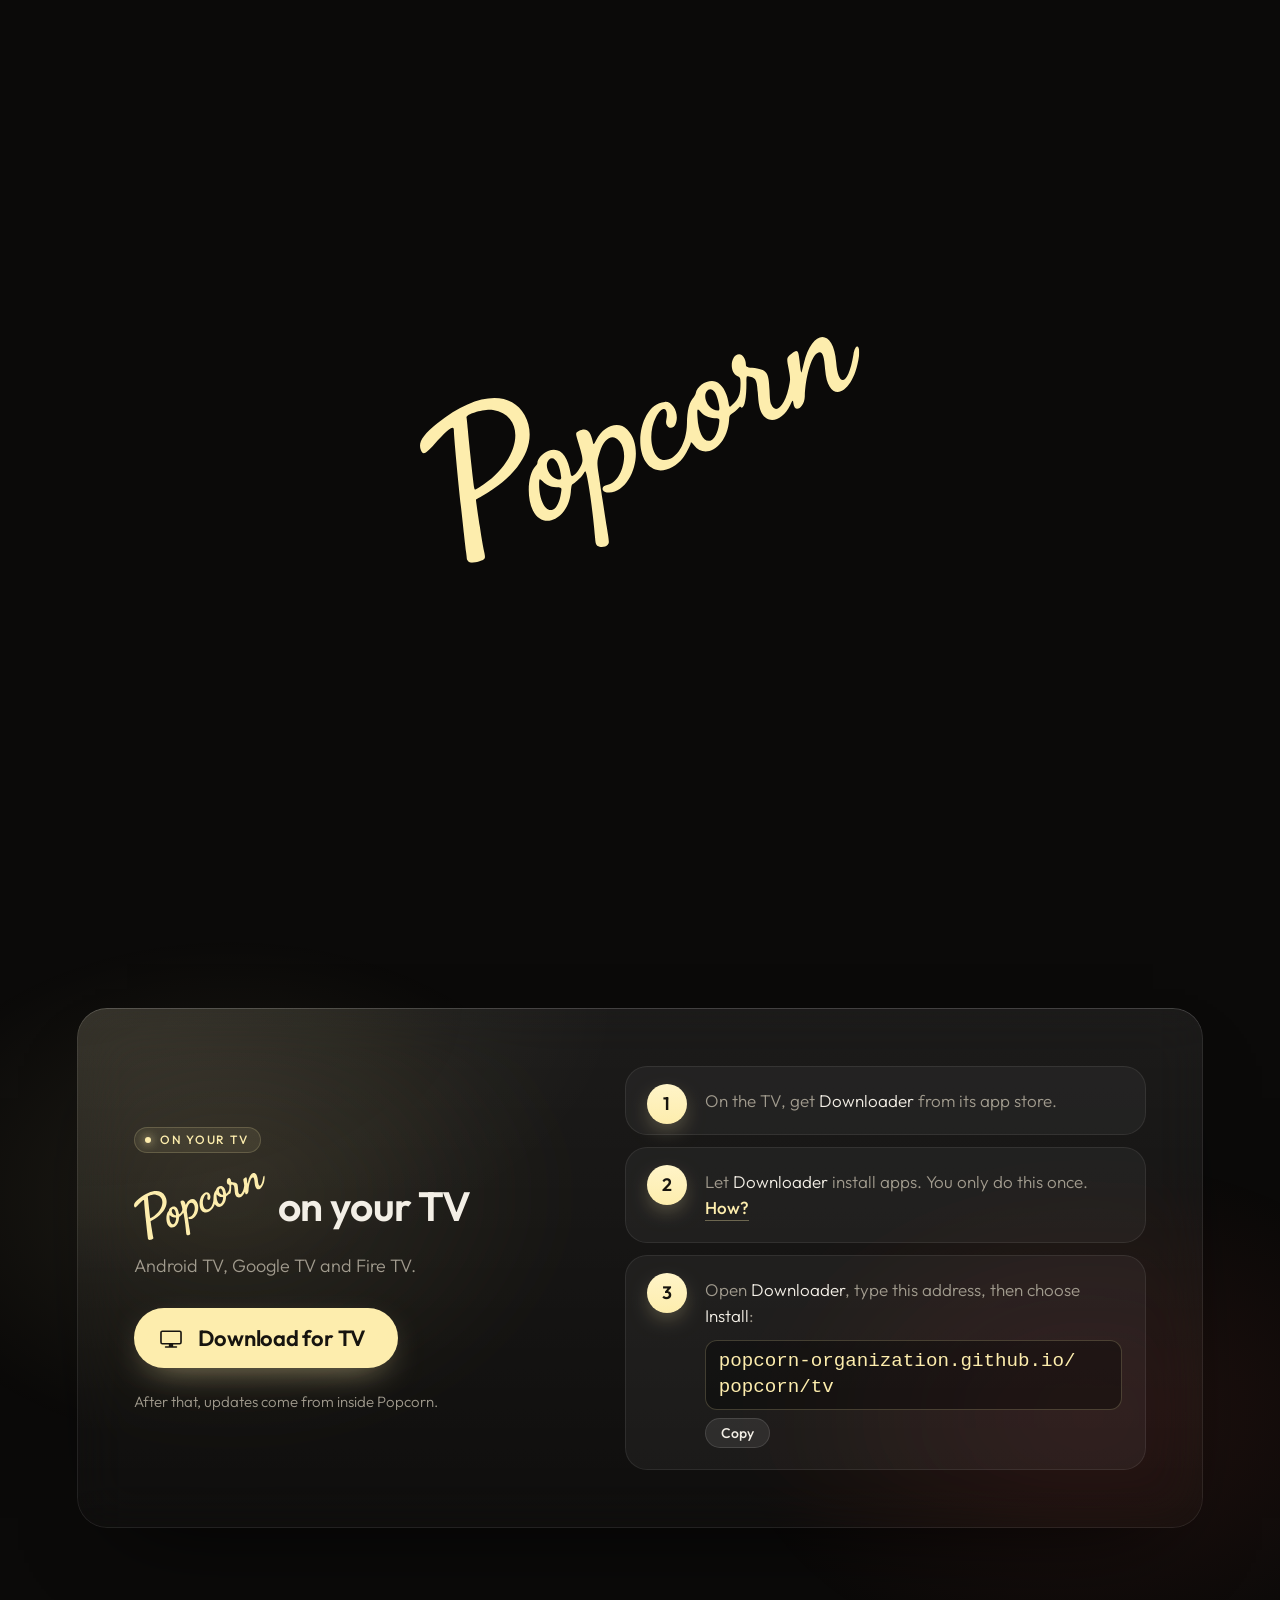
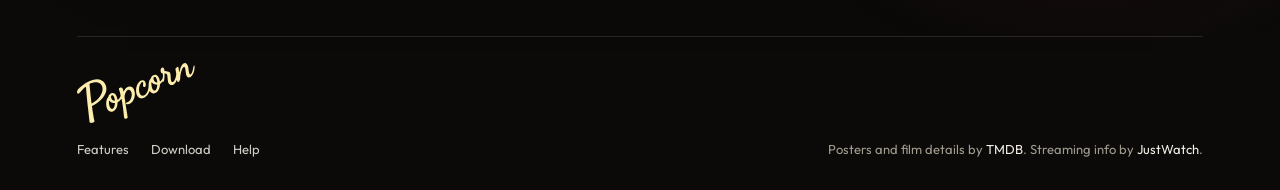
==== commit 0d2956ea: "Revert "Website: streaming-service look - a big trending film picture on every page, trending cards " ====
--- a/docs/index.html
+++ b/docs/index.html
@@ -5,7 +5,7 @@
 <meta name="viewport" content="width=device-width, initial-scale=1, viewport-fit=cover">
 <title>Popcorn</title>
 <meta name="description" content="Free films and series on your phone, TV and PC. No sign-up, no ads. Popcorn for Android, Android TV and Windows.">
-<meta name="theme-color" content="#000000">
+<meta name="theme-color" content="#0b0a09">
 <meta name="color-scheme" content="dark">
 <meta property="og:title" content="Popcorn">
 <meta property="og:description" content="Free films and series on your phone, TV and PC. No sign-up, no ads.">
@@ -20,329 +20,338 @@
 <link rel="icon" type="image/png" sizes="192x192" href="assets/favicon.png?v=2">
 <script>
   // The splash (see the script at the end): the page waits behind the logo
-  // until the first picture is in. Never longer than a few seconds, scripts
-  // or not. Not when coming for the TV section (the TV's own address leads
-  // there): straight to it.
+  // until the posters are in. Never longer than a few seconds, scripts or not.
+  // Not when coming for the TV section (the TV's own address leads there):
+  // straight to it.
   if (location.hash !== "#tv") document.documentElement.classList.add("splashing");
   setTimeout(function () { document.documentElement.classList.remove("splashing"); }, 6000);
 </script>
-<link rel="preconnect" href="https://image.tmdb.org">
 <link rel="preconnect" href="https://fonts.googleapis.com">
 <link rel="preconnect" href="https://fonts.gstatic.com" crossorigin>
-<link href="https://fonts.googleapis.com/css2?family=Inter:wght@400;500;600;700&display=swap" rel="stylesheet">
-<link rel="stylesheet" href="assets/ui.css?v=3">
+<link href="https://fonts.googleapis.com/css2?family=Outfit:wght@300;400;500;600&display=swap" rel="stylesheet">
+<link rel="stylesheet" href="assets/ui.css?v=1">
 <style>
-  /* Layout, in the manner of a streaming service's front page: the first
-     screen is one big film picture, slowly zooming and fading into the
-     next of this week's trending titles, darkened at the foot and the
-     left where Popcorn's name, pitch and downloads sit. Below it, a grid
-     of this week's trending titles as wide cards that tilt and catch the
-     light under the pointer; then how to put Popcorn on a TV. */
+  /* Layout: a cinema lobby at night, filling the first screen. A wall of
+     drifting posters fills the window; the logo, the downloads and two
+     install tips sit over its dark left side. Below it, for those who
+     scroll (or press TV), how to put Popcorn on a TV. */
   :root {
-    --night: #000;
-    --screen: #121214;
-    --rule: #262628;
-    --paper: #f5f5f7;
-    --dim: #a1a1a6;
-    --cream: #fdedad;
-    --ink: #17140f;
-    --body: -apple-system, BlinkMacSystemFont, "SF Pro Display", "SF Pro Text", "Inter", "Segoe UI", system-ui, sans-serif;
-    --mono: ui-monospace, "SF Mono", "Cascadia Mono", Consolas, monospace;
-    --g: max(clamp(20px, 5vw, 80px), env(safe-area-inset-left, 0px));
+    --night: #0b0a09;        /* the room */
+    --screen: #15130f;       /* poster placeholders */
+    --rule: #2a2621;         /* hairlines */
+    --paper: #f3efe6;        /* text */
+    --dim: #a19b8e;          /* secondary text */
+    --cream: #fdedad;        /* Popcorn's own logo colour, the one accent */
+    --ink: #17140f;          /* text on cream */
+    --body: "Outfit", system-ui, -apple-system, "Segoe UI", sans-serif;
+    --mono: "Spline Sans Mono", ui-monospace, "Cascadia Mono", Consolas, monospace;
     color-scheme: dark;
+    /* Sizes go by the screen's height with the browser's address bar
+       showing (svh), so on a phone the page fits what's actually visible. */
     --vh: 1vh;
   }
   @supports (height: 1svh) { :root { --vh: 1svh; } }
 
   * { box-sizing: border-box; }
-  html { background: #000; -webkit-tap-highlight-color: transparent; -webkit-user-select: none; user-select: none; }
+  html, body { height: 100%; }
+  html { background: var(--night); }
   body {
-    margin: 0; background: #000; color: var(--paper);
-    font: 400 17px/1.5 var(--body);
+    margin: 0;
+    background: var(--night);
+    color: var(--paper);
+    font: 300 18px/1.55 var(--body);
     -webkit-font-smoothing: antialiased;
     overscroll-behavior-y: none;
   }
+  /* A page to look at and tap, not to copy from: no text selection, and no
+     blue flash when a button is tapped on a phone (the keyboard focus
+     outline stays). */
+  html {
+    -webkit-tap-highlight-color: transparent;
+    -webkit-user-select: none;
+    user-select: none;
+  }
   img { display: block; max-width: 100%; height: auto; -webkit-user-drag: none; }
   a { color: inherit; }
-  :focus-visible { outline: 2px solid var(--paper); outline-offset: 3px; border-radius: 6px; }
-
-  /* ── The first screen ── */
-  .hero {
-    position: relative; isolation: isolate; overflow: hidden;
+
+  .lobby {
+    position: relative;
     /* The screen with the phone's address bar showing (svh), and it stays
-       that size as the bar hides and shows. */
-    height: 100vh; height: 100svh; min-height: 520px;
-    display: grid; grid-template-rows: minmax(0, 1fr) auto;
-    padding: 0 var(--g) max(22px, env(safe-area-inset-bottom, 0px));
-  }
-  .slides { position: absolute; inset: 0; z-index: -2; background: #000; }
-  .slide { position: absolute; inset: 0; margin: 0; opacity: 0; transition: opacity 1.6s ease; }
-  .slide img {
-    width: 100%; height: 100%; max-width: none; object-fit: cover;
-    object-position: var(--x, 60%) 30%;
-    transform: scale(1.1); transition: transform 10s linear;
-  }
-  .slide.on { opacity: 1; }
-  .slide.on img { transform: scale(1); }
-  .shade {
-    position: absolute; inset: 0; z-index: -1; pointer-events: none;
-    background:
-      linear-gradient(0deg, #000 0%, rgba(0, 0, 0, 0.8) 16%, rgba(0, 0, 0, 0.3) 42%, rgba(0, 0, 0, 0) 62%),
-      linear-gradient(90deg, rgba(0, 0, 0, 0.82) 0%, rgba(0, 0, 0, 0.45) 34%, rgba(0, 0, 0, 0) 60%),
-      linear-gradient(180deg, rgba(0, 0, 0, 0.5) 0%, rgba(0, 0, 0, 0) 16%);
-  }
-
+       that size: following the bar as it hid and showed on scrolling
+       (dvh), the whole first screen stretched and shrank as you scrolled.
+       Where the content is taller than that (large text settings, a small
+       phone), the script below shrinks it to fit. */
+    height: 100vh;
+    height: 100svh;
+    overflow: hidden;
+    isolation: isolate;
+    display: grid;
+    grid-template-rows: minmax(0, 1fr) auto;
+    padding-top: max(clamp(18px, calc(3.5 * var(--vh)), 36px), env(safe-area-inset-top, 0px));
+    padding-bottom: max(clamp(16px, calc(3 * var(--vh)), 28px), env(safe-area-inset-bottom, 0px));
+    padding-left: max(clamp(20px, 6vw, 96px), env(safe-area-inset-left, 0px));
+    padding-right: max(clamp(20px, 6vw, 96px), env(safe-area-inset-right, 0px));
+  }
+
+  /* ── The poster wall ── */
+  .wall {
+    position: absolute;
+    inset: -30% -12% -30% -12%;
+    display: grid;
+    grid-template-columns: repeat(9, 1fr);
+    gap: 12px;
+    /* each lane only as tall as its own posters: stretched to the tallest
+       lane, a shorter one's "half" overshot its posters and it jumped */
+    align-items: start;
+    transform: rotate(-9deg);
+    z-index: -2;
+  }
+  /* Each lane is two identical halves and drifts by exactly one half, then
+     starts over. Every poster carries its own space below it (rather than a
+     gap between posters), so the halves are exactly equal and the restart
+     lands on the same picture: with gaps the loop was half a gap out, and
+     each lane jumped every time it restarted. */
+  .lane { display: flex; flex-direction: column; animation: drift 180s linear infinite; will-change: transform; }
+  .lane:nth-child(even) { animation-direction: reverse; animation-duration: 220s; }
+  .lane img {
+    width: 100%; aspect-ratio: 2 / 3; object-fit: cover; flex: none;
+    margin-bottom: 12px;
+    border-radius: 6px; background: var(--screen);
+  }
+  @keyframes drift { from { transform: translateY(0); } to { transform: translateY(-50%); } }
+  /* As on the app's welcome screen: the wall frosted over, with the icon's
+     silhouette cut out of the frost so the posters move through it sharp. */
+  .lobby {
+    --logo: min(46vw, calc(80 * var(--vh)));
+    --logo-x: calc(73vw - var(--logo) / 2);
+    --logo-y: calc(calc(50 * var(--vh)) - var(--logo) / 2);
+  }
+  /* Wide screens: the words centred in the space left of the icon (about
+     480px of them), not pushed to the edge; never nearer the edge than 6vw. */
+  @media (orientation: landscape) {
+    .lobby {
+      padding-left: max(6vw, min(calc((var(--logo-x) - 560px) / 2), 240px), env(safe-area-inset-left, 0px));
+    }
+  }
+  .frost {
+    position: absolute; inset: 0; z-index: -1;
+    background: rgba(11, 10, 9, 0.5);
+    -webkit-backdrop-filter: blur(34px) saturate(120%);
+    backdrop-filter: blur(34px) saturate(120%);
+    -webkit-mask-image: url(assets/silhouette.svg), linear-gradient(#000, #000);
+    -webkit-mask-size: var(--mask, var(--logo)) var(--mask, var(--logo)), 100% 100%;
+    -webkit-mask-position: var(--logo-x) var(--logo-y), 0 0;
+    -webkit-mask-repeat: no-repeat;
+    -webkit-mask-composite: xor;
+    mask-image: url(assets/silhouette.svg), linear-gradient(#000, #000);
+    mask-size: var(--mask, var(--logo)) var(--mask, var(--logo)), 100% 100%;
+    mask-position: var(--logo-x) var(--logo-y), 0 0;
+    mask-repeat: no-repeat;
+    mask-composite: exclude;
+  }
+  .lobby::after {
+    /* a little darker behind the words, so they read on the frost; and
+       the wall fading into the room at the foot, into the TV section */
+    content: ""; position: absolute; inset: 0; z-index: -1; pointer-events: none;
+    --foot: linear-gradient(180deg, rgba(11, 10, 9, 0) calc(100% - clamp(90px, calc(16 * var(--vh)), 180px)), var(--night));
+    background: var(--foot), linear-gradient(90deg, rgba(11, 10, 9, 0.7) 0%, rgba(11, 10, 9, 0.35) 40%, rgba(11, 10, 9, 0) 55%);
+  }
+
+  /* ── The bottom line ── */
+  .credits { grid-row: 2; font: 400 12px/1.5 var(--body); color: var(--dim); max-width: 52em; margin: 0; }
+  .credits a { text-decoration: none; color: var(--paper); }
+
+  /* ── The marquee ── */
   .marquee {
-    grid-row: 1; align-self: end; min-width: 0;
-    max-width: 660px;
-    display: grid; justify-items: start; gap: clamp(14px, calc(2.2 * var(--vh)), 24px);
-    padding-bottom: clamp(10px, calc(3 * var(--vh)), 40px);
-    transform-origin: 0 100%;
-  }
-  .marquee h1 { margin: 0 0 4px; width: min(380px, 62vw, calc(30 * var(--vh))); }
-  .marquee h1 img { width: 100%; filter: drop-shadow(0 6px 30px rgba(0, 0, 0, 0.45)); }
-  .pitch {
+    grid-row: 1;
+    align-self: center;
+    max-width: 680px;
+    display: grid;
+    gap: clamp(14px, calc(2.6 * var(--vh)), 28px);
+    min-width: 0;
+  }
+  .marquee h1 { margin: 0; width: min(440px, 78vw, calc(46 * var(--vh))); }
+  .marquee h1 img { width: 100%; }
+  /* The pitch: the three things people ask first, big; cream on the second
+     line, the one that sets it apart. */
+  .marquee p.pitch {
     margin: 0;
-    font-size: clamp(30px, min(3.9vw, calc(5.6 * var(--vh))), 60px);
-    line-height: 1.04; font-weight: 700; letter-spacing: -0.035em;
-    text-wrap: balance; text-shadow: 0 2px 30px rgba(0, 0, 0, 0.35);
-  }
-  .pitch span { display: block; color: var(--cream); }
-
-  /* What's inside, as the 4K / CC badges under a film in a store. */
+    font-size: clamp(28px, min(3.6vw, calc(4.6 * var(--vh))), 44px);
+    line-height: 1.12; font-weight: 600; letter-spacing: -0.015em;
+    text-wrap: balance;
+  }
+  .marquee p.pitch span { display: block; color: var(--cream); }
+  /* What's inside, as quiet white badges in a row, like the 4K / CC
+     badges under a film in a store. */
   .features {
     list-style: none; margin: 0; padding: 0;
-    display: flex; flex-wrap: wrap; align-items: center; gap: 12px 18px;
-    font: 600 17px/1 var(--body); color: var(--paper); opacity: 0.86;
+    display: flex; flex-wrap: wrap; align-items: center; gap: 10px 14px;
+    font: 500 14px/1 var(--body); color: var(--paper); opacity: 0.6;
   }
   .features li { display: flex; }
   .mark { width: 1.3em; height: 1.3em; flex: none; fill: none; stroke: currentColor; stroke-width: 1.8; stroke-linecap: round; stroke-linejoin: round; }
+  .mark.wide { width: calc(1.3em * 28 / 18); }
+  /* The 4K, CC and GEN CC badges: drawn 296 x 169 (GEN CC twice as wide). */
   .mark.badge { width: calc(1.3em * 296 / 169); }
   .mark.badge.double { width: calc(1.3em * 592 / 169); }
   .mark.badge.ask { width: calc(1.3em * 390 / 169); }
   .mark .solid { fill: currentColor; stroke: none; }
-
-  /* Downloads: a solid cream pill first, frosted glass for the others. */
+  .mark text { font: 700 10.5px var(--body); letter-spacing: 0.02em; text-anchor: middle; dominant-baseline: central; stroke: none; }
+  .mark mask text { fill: #000; }
+  .features .word { font-weight: 600; font-size: 1.05em; letter-spacing: 0.01em; white-space: nowrap; }
+
+  /* Pills, as the app's own buttons: solid cream first, frosted glass second. */
   .get { display: flex; flex-wrap: wrap; gap: 12px; }
   .get a {
     display: inline-flex; align-items: center; gap: 12px;
-    padding: 15px 28px 15px 22px; border-radius: 999px;
+    padding: clamp(11px, calc(1.8 * var(--vh)), 14px) 26px clamp(11px, calc(1.8 * var(--vh)), 14px) 20px; border-radius: 999px;
     text-decoration: none; font: 600 17px/1.15 var(--body);
-    transition: background 0.2s ease, transform 0.2s ease, box-shadow 0.2s ease;
-  }
-  .get a svg { width: 23px; height: 23px; flex: none; }
-  .get a > span { display: flex; align-items: baseline; gap: 9px; }
-  .get a strong { font: 600 18px/1.1 var(--body); letter-spacing: -0.01em; }
-  .get a small { font: 500 13px/1.1 var(--body); opacity: 0.6; }
+    transition: background 0.18s ease, transform 0.18s ease;
+  }
+  .get a svg { width: 24px; height: 24px; flex: none; }
+  /* The platform's name, and the download's size beside it, quieter. */
+  .get a > span { display: flex; align-items: baseline; gap: 10px; }
+  .get a strong { font: 600 19px/1.1 var(--body); letter-spacing: -0.01em; }
+  .get a small { font: 400 13px/1.1 var(--body); opacity: 0.62; }
   .get a small:empty { display: none; }
-  .get a.first { background: linear-gradient(180deg, #fff6d2, var(--cream)); color: var(--ink); box-shadow: 0 14px 40px -14px rgba(253, 237, 173, 0.55); }
-  .get a.first:hover { transform: scale(1.03); }
+  .get a.first { background: var(--cream); color: var(--ink); box-shadow: 0 12px 36px -14px rgba(253, 237, 173, 0.6); }
+  .get a.first:hover { transform: translateY(-1px); }
   .get a.second {
     color: var(--paper);
-    background: rgba(255, 255, 255, 0.14);
-    box-shadow: inset 0 0 0 1px rgba(255, 255, 255, 0.16), inset 0 1px 0 rgba(255, 255, 255, 0.18);
-    -webkit-backdrop-filter: blur(20px) saturate(160%); backdrop-filter: blur(20px) saturate(160%);
-  }
-  .get a.second:hover { background: rgba(255, 255, 255, 0.22); transform: scale(1.03); }
-
-  /* The version, plain and quiet. */
-  .ticket { margin: 0; font: 400 14px/1.5 var(--body); color: var(--dim); }
+    background: rgba(255, 255, 255, 0.08);
+    box-shadow: inset 0 0 0 1px rgba(255, 255, 255, 0.12);
+    -webkit-backdrop-filter: blur(14px); backdrop-filter: blur(14px);
+  }
+  .get a.second:hover { background: rgba(255, 255, 255, 0.14); }
+  .get a:focus-visible { outline: 2px solid var(--paper); outline-offset: 3px; }
+
+  .ticket { font: 400 14px/1.5 var(--body); color: var(--dim); display: flex; flex-wrap: wrap; }
+  .ticket span + span::before { content: "·"; margin: 0 9px; color: var(--dim); }
   .ticket b { color: var(--paper); font-weight: 500; }
   .ticket:empty { display: none; }
+
+  .tips span, .credits { text-wrap: pretty; }
   .tips { display: grid; gap: 6px; font-size: 15px; line-height: 1.45; color: var(--dim); max-width: 36em; }
-  .tips span { text-wrap: pretty; }
   .tips span b { color: var(--paper); font-weight: 500; margin-right: 6px; }
   .tips em { font-style: normal; color: var(--paper); }
   .apple { font: 400 14px/1.5 var(--body); color: var(--cream); margin: 0; }
-
-  /* Which film is showing: its title artwork, bottom right, and a line
-     per film that fills as it plays (press one to show that film). */
-  .now {
-    position: absolute; right: var(--g); bottom: max(22px, env(safe-area-inset-bottom, 0px));
-    display: grid; justify-items: end; gap: 12px; z-index: 2;
-  }
-  .now .logo { height: 64px; display: flex; align-items: flex-end; justify-content: flex-end; }
-  .now .logo img { max-width: 220px; max-height: 64px; width: auto; height: auto; object-fit: contain; filter: drop-shadow(0 2px 12px rgba(0, 0, 0, 0.6)); transition: opacity 0.6s ease; }
-  .now .label { margin: -4px 0 0; font-size: 13px; color: var(--dim); }
-  .bars { display: flex; gap: 6px; }
-  .bars button {
-    width: 30px; height: 18px; padding: 0; border: 0; cursor: pointer; background: none; position: relative;
-  }
-  .bars button::before, .bars button::after {
-    content: ""; position: absolute; left: 0; right: 0; top: 7px; height: 4px; border-radius: 2px;
-  }
-  .bars button::before { background: rgba(255, 255, 255, 0.28); }
-  .bars button::after { background: var(--paper); transform-origin: 0 50%; transform: scaleX(0); }
-  .bars button.past::after { transform: scaleX(1); }
-  .bars button.on::after { animation: fill var(--dwell, 8s) linear forwards; }
-  @keyframes fill { to { transform: scaleX(1); } }
-
-  .credits { grid-row: 2; font: 400 12px/1.5 var(--body); color: rgba(161, 161, 166, 0.8); max-width: 46em; margin: 0; }
-  .credits a { text-decoration: none; color: var(--paper); }
-
-  /* Laptops and up: everything a size larger. */
-  @media (orientation: landscape) and (min-width: 1200px) and (min-height: 700px) {
-    .marquee h1 { width: min(440px, 30vw, calc(32 * var(--vh))); }
-    .pitch { font-size: clamp(44px, min(4.2vw, calc(6.6 * var(--vh))), 72px); }
-    .features { font-size: 19px; gap: 14px 22px; }
-    .get a { padding: 17px 32px 17px 24px; }
-    .get a strong { font-size: 20px; }
-    .ticket { font-size: 15px; }
-  }
-  /* Short screens (phones held sideways): no tips. */
-  @media (max-height: 620px) { .tips { display: none; } .now { display: none; } }
-
-  /* Upright screens (phones): the picture fills the top, everything else
-     centred over its darkened foot. */
+  .marquee { max-width: min(680px, 48vw); }
+
+  .slot { display: none; }
+
+  /* Upright screens (phones, tablets held upright), as the app's welcome
+     screen on a phone: a large icon, and everything centred under it as one
+     group in the middle of the screen. The icon's cutout follows the empty
+     slot at the top of the group (placed by the script below). */
   @media (orientation: portrait) {
-    .slide img { object-position: var(--px, 60%) 0%; }
-    .shade {
-      background:
-        linear-gradient(0deg, #000 0%, #000 22%, rgba(0, 0, 0, 0.72) 46%, rgba(0, 0, 0, 0.1) 70%, rgba(0, 0, 0, 0) 80%),
-        linear-gradient(180deg, rgba(0, 0, 0, 0.45) 0%, rgba(0, 0, 0, 0) 14%);
+    .lobby {
+      --logo: min(78vw, calc(40 * var(--vh)));
+      --logo-x: calc(50vw - var(--logo) / 2);
+      --logo-y: calc(6 * var(--vh));
     }
-    .marquee { justify-self: center; justify-items: center; text-align: center; max-width: 560px; width: 100%; transform-origin: 50% 100%; padding-bottom: 6px; }
-    .marquee h1 { width: min(230px, 56vw, calc(19 * var(--vh))); }
-    .features { justify-content: center; }
+    .lobby::after {
+      background: var(--foot), radial-gradient(120% 70% at 50% 75%, rgba(11, 10, 9, 0.7), rgba(11, 10, 9, 0) 70%);
+    }
+    .marquee {
+      max-width: 560px; width: 100%; justify-self: center; align-self: center;
+      justify-items: center; text-align: center;
+      gap: clamp(12px, calc(1.9 * var(--vh)), 20px);
+    }
+    .slot { display: block; width: var(--logo); height: var(--logo); margin-bottom: calc(1 * var(--vh)); }
+    .marquee h1 { width: min(240px, 56vw, calc(19 * var(--vh))); }
+    /* Centred under the logo: each icon over its name, side by side. */
+    .features { justify-content: center; gap: 8px 14px; font-size: 13px; }
     .get { justify-content: center; width: 100%; }
+    .ticket { justify-content: center; }
     .tips { justify-items: center; }
-    .credits { justify-self: center; text-align: center; }
-    .now { display: none; }
-  }
-  /* Phones: this device's download as the big button, the other two side
-     by side under it. */
+    .credits { justify-self: center; text-align: center; max-width: 36em; }
+  }
   @media (max-width: 640px) {
-    .pitch { font-size: 30px; }
-    .features { font-size: 15px; gap: 10px 14px; }
-    .get { display: grid; grid-template-columns: minmax(0, 1fr) minmax(0, 1fr); gap: 10px; }
-    .get a { justify-content: center; }
-    .get a.first { grid-column: 1 / -1; }
-    .get a.second { padding: 13px 14px; gap: 8px; }
-    .get a.second svg { width: 20px; height: 20px; }
-    .get a.second > span { gap: 6px; }
-    .get a.second strong { font-size: 17px; }
-    .get a.second small { font-size: 12px; }
+    .wall { inset: -20% -40% -20% -20%; grid-template-columns: repeat(6, 1fr); gap: 8px; }
+    .lane img { margin-bottom: 8px; }
+    .get a { flex: 1 1 100%; justify-content: center; }
     .tips { font-size: 14px; }
   }
-  @media (max-width: 440px) { .get a.second small { display: none; } }
-  @media (orientation: portrait) and (max-height: 760px) {
-    .marquee h1 { width: min(190px, 48vw, calc(16 * var(--vh))); }
-    .pitch { font-size: 26px; }
-    .features { font-size: 13px; }
-    .get a { padding-block: 11px; }
+  /* Tablets held upright: room for a bigger icon. */
+  @media (orientation: portrait) and (min-width: 641px) and (min-height: 821px) {
+    .lobby { --logo: min(60vw, calc(42 * var(--vh))); }
+  }
+  /* Short screens: phones held sideways, small phones upright. */
+  @media (max-height: 620px) { .tips { display: none; } }
+  @media (orientation: portrait) and (max-height: 820px) {
+    .lobby { --logo: min(72vw, calc(34 * var(--vh))); }
+    .marquee h1 { width: min(190px, 48vw, calc(15 * var(--vh))); }
+    .marquee p.pitch { font-size: 25px; }
+    .features { font-size: 12px; gap: 8px 12px; }
+    .get a { padding-block: 10px; }
     .tips { font-size: 13px; }
     .credits { font-size: 11px; }
   }
-
-  /* ── The bar: the pages in a frosted pill, top right, over everything ── */
-  .sitebar {
-    position: fixed; z-index: 40;
-    top: max(16px, env(safe-area-inset-top, 0px));
-    right: var(--g);
-  }
-  .sitenav {
-    display: flex; gap: 2px; padding: 5px; border-radius: 999px;
-    background: rgba(30, 30, 32, 0.5);
-    box-shadow: inset 0 0 0 1px rgba(255, 255, 255, 0.12), inset 0 1px 0 rgba(255, 255, 255, 0.14), 0 16px 40px -18px rgba(0, 0, 0, 0.7);
-    -webkit-backdrop-filter: blur(24px) saturate(170%); backdrop-filter: blur(24px) saturate(170%);
-    font: 500 15px/1 var(--body);
-  }
-  .sitenav a { padding: 10px 18px; border-radius: 999px; color: rgba(245, 245, 247, 0.75); text-decoration: none; transition: background 0.18s ease, color 0.18s ease; }
-  .sitenav a:hover { color: var(--paper); background: rgba(255, 255, 255, 0.08); }
-  .sitenav a[aria-current="page"] { color: var(--ink); background: var(--paper); font-weight: 600; }
-  .menu { display: none; }
-  @media (max-width: 600px) {
-    .sitebar { right: 16px; top: max(14px, env(safe-area-inset-top, 0px)); }
-    .menu {
-      display: grid; place-content: center; gap: 5px;
-      width: 46px; height: 46px; padding: 0; border: 0; border-radius: 999px; cursor: pointer;
-      background: rgba(30, 30, 32, 0.5); box-shadow: inset 0 0 0 1px rgba(255, 255, 255, 0.14);
-      -webkit-backdrop-filter: blur(24px) saturate(170%); backdrop-filter: blur(24px) saturate(170%);
-    }
-    .menu span { display: block; width: 18px; height: 2px; border-radius: 2px; background: var(--paper); transition: transform 0.2s ease, opacity 0.2s ease; }
-    .menu[aria-expanded="true"] span:nth-child(1) { transform: translateY(7px) rotate(45deg); }
-    .menu[aria-expanded="true"] span:nth-child(2) { opacity: 0; }
-    .menu[aria-expanded="true"] span:nth-child(3) { transform: translateY(-7px) rotate(-45deg); }
-    .sitenav {
-      display: none; position: absolute; top: calc(100% + 10px); right: 0;
-      flex-direction: column; gap: 2px; min-width: 210px; padding: 8px; border-radius: 22px;
-      background: rgba(28, 28, 30, 0.88); font-size: 17px;
-    }
-    .sitenav.open { display: flex; }
-    .sitenav a { padding: 13px 16px; border-radius: 14px; color: var(--paper); }
-    .sitenav a[aria-current="page"] { background: rgba(255, 255, 255, 0.1); color: var(--cream); }
-  }
-
-  /* ── Trending: wide cards, four across (two on phones). Under the
-     pointer a card lifts, tilts towards it and catches the light. ── */
-  .shelf { padding: clamp(36px, calc(6 * var(--vh)), 72px) var(--g) 0; }
-  .shelf h2 { margin: 0 0 18px; font-size: clamp(22px, 2.2vw, 30px); font-weight: 700; letter-spacing: -0.025em; }
-  .cards {
-    display: grid; grid-template-columns: repeat(4, minmax(0, 1fr));
-    gap: clamp(18px, 2vw, 30px) clamp(12px, 1.4vw, 22px);
-  }
-  .tile { margin: 0; perspective: 900px; }
-  .tile .art {
-    position: relative; aspect-ratio: 16 / 9; border-radius: 14px; overflow: hidden;
-    background: var(--screen);
-    box-shadow: 0 12px 30px -14px rgba(0, 0, 0, 0.9), 0 0 0 1px rgba(255, 255, 255, 0.06);
-    transform: rotateX(var(--rx, 0deg)) rotateY(var(--ry, 0deg)) scale(var(--s, 1));
-    transition: transform 0.4s cubic-bezier(0.2, 0.7, 0.2, 1), box-shadow 0.4s ease;
-    will-change: transform;
-  }
-  .tile .art .bg { width: 100%; height: 100%; object-fit: cover; }
-  .tile .art::after {
-    content: ""; position: absolute; inset: 0;
-    background: linear-gradient(0deg, rgba(0, 0, 0, 0.7) 0%, rgba(0, 0, 0, 0) 55%);
-  }
-  .tile .logo {
-    position: absolute; z-index: 1; left: 6%; bottom: 9%;
-    max-width: 56%; max-height: 36%; width: auto; height: auto; object-fit: contain; object-position: left bottom;
-    filter: drop-shadow(0 2px 8px rgba(0, 0, 0, 0.55));
-  }
-  .tile .shine {
-    position: absolute; inset: 0; z-index: 2; pointer-events: none; opacity: 0;
-    background: radial-gradient(circle at var(--mx, 50%) var(--my, 0%), rgba(255, 255, 255, 0.3), rgba(255, 255, 255, 0) 50%);
-    transition: opacity 0.3s ease;
-  }
-  .tile figcaption { margin-top: 10px; font-size: 14px; color: var(--dim); }
-  .tile figcaption b { color: var(--paper); font-weight: 500; }
-  @media (hover: hover) {
-    .tile:hover .art { --s: 1.06; box-shadow: 0 34px 60px -22px rgba(0, 0, 0, 0.95), 0 0 0 1px rgba(255, 255, 255, 0.14); }
-    .tile:hover .shine { opacity: 1; }
-  }
-  @media (max-width: 900px) { .cards { grid-template-columns: repeat(2, minmax(0, 1fr)); } }
-  @media (max-width: 560px) {
-    .tile .art { border-radius: 11px; }
-    .tile figcaption { font-size: 13px; margin-top: 8px; }
-  }
-
-  /* ── The TV section: one card, the heading and download on one side, the
-     steps as numbered cards on the other. ── */
+  /* Laptops and up: everything on the left a size larger, so it holds its
+     half of the screen against the icon rather than sitting in it thinly. */
+  @media (orientation: landscape) and (min-width: 1200px) and (min-height: 700px) {
+    .marquee { max-width: min(700px, 48vw); }
+    .marquee h1 { width: min(500px, 35vw, calc(46 * var(--vh))); }
+    .marquee p.pitch { font-size: clamp(40px, min(3.9vw, calc(6.2 * var(--vh))), 60px); }
+    .features { font-size: 15px; gap: 12px 16px; }
+    .get { gap: 14px; }
+    .get a { padding: 17px 32px 17px 24px; gap: 14px; }
+    .get a svg { width: 26px; height: 26px; }
+    .get a strong { font-size: 22px; }
+    .get a small { font-size: 14px; }
+    .ticket { font-size: 15px; }
+    .tips { font-size: 16px; }
+  }
+
+  /* ── The TV section, under the lobby ──
+     Plain on the dark room: a heading, the download, and the three steps
+     as a numbered list. Lined up with the words above on wide screens. */
   .tv {
-    padding: clamp(56px, calc(10 * var(--vh)), 120px) var(--g) clamp(48px, calc(8 * var(--vh)), 96px);
-  }
-  .tvcard {
-    display: grid; grid-template-columns: minmax(0, 1fr); gap: 32px clamp(40px, 5vw, 80px); align-items: center;
-    padding: clamp(24px, 4.5vw, 64px);
-  }
-  .tvcard > * { min-width: 0; }
+    --logo: min(46vw, calc(80 * var(--vh)));
+    --logo-x: calc(73vw - var(--logo) / 2);
+    display: grid; gap: 40px clamp(48px, 7vw, 120px);
+    align-items: start;
+    padding-top: clamp(64px, calc(12 * var(--vh)), 140px);
+    padding-bottom: max(clamp(64px, calc(12 * var(--vh)), 140px), env(safe-area-inset-bottom, 0px));
+    padding-left: max(clamp(20px, 6vw, 96px), env(safe-area-inset-left, 0px));
+    padding-right: max(clamp(20px, 6vw, 96px), env(safe-area-inset-right, 0px));
+  }
+  /* The Popcorn logo as a word in the heading, the size of the words
+     beside it. */
   .tv h2 {
     margin: 0;
-    font-size: clamp(32px, min(3.6vw, calc(5 * var(--vh))), 52px);
-    line-height: 1.08; font-weight: 700; letter-spacing: -0.03em;
+    font-size: clamp(28px, min(3.2vw, calc(4.6 * var(--vh))), 44px);
+    line-height: 1.12; font-weight: 600; letter-spacing: -0.015em;
   }
   .tv h2 img { display: inline-block; width: 3.2em; height: auto; vertical-align: -0.46em; margin-right: 0.12em; }
-  .tv .kinds { margin: 12px 0 28px; color: var(--dim); font-size: 18px; }
-  .tv .after { margin: 22px 0 0; font-size: 15px; color: var(--dim); }
-  .copyline { display: flex; flex-wrap: wrap; align-items: center; gap: 8px 14px; }
-  .address { font: 600 clamp(16px, 1.4vw, 20px)/1.35 var(--mono); color: var(--cream); }
+  .tv .kinds { margin: 10px 0 26px; color: var(--dim); font-size: 17px; }
+  .steps {
+    margin: 0; padding-left: 1.3em;
+    display: grid; gap: 22px;
+    font-size: 17px; line-height: 1.5; color: var(--dim);
+    max-width: 34em;
+  }
+  .steps li { padding-left: 6px; }
+  .steps li::marker { color: var(--cream); font-weight: 600; }
+  .steps em, .how em { font-style: normal; color: var(--paper); }
+  /* What to type in Downloader: big enough to copy off a phone held up
+     next to the TV. */
+  .copyline { display: flex; flex-wrap: wrap; align-items: center; gap: 8px 14px; margin-top: 8px; }
+  .address {
+    font: 500 clamp(17px, 1.5vw, 21px)/1.35 var(--mono); color: var(--cream);
+    overflow-wrap: anywhere;
+    -webkit-user-select: text; user-select: text;
+  }
+  /* Copy, beside the address: quiet, as the second download buttons. */
   .copy {
     font: 500 14px/1 var(--body); color: var(--paper); cursor: pointer;
-    padding: 9px 16px; border: 0; border-radius: 999px;
-    background: rgba(255, 255, 255, 0.1); box-shadow: inset 0 0 0 1px rgba(255, 255, 255, 0.12);
-  }
-  .copy:hover { background: rgba(255, 255, 255, 0.16); }
+    padding: 8px 16px; border: 0; border-radius: 999px;
+    background: rgba(255, 255, 255, 0.08);
+    box-shadow: inset 0 0 0 1px rgba(255, 255, 255, 0.12);
+    transition: background 0.18s ease;
+  }
+  .copy:hover { background: rgba(255, 255, 255, 0.14); }
+  .copy:focus-visible { outline: 2px solid var(--paper); outline-offset: 3px; }
   .copy.done { color: var(--cream); }
   .how summary {
     display: inline; cursor: pointer; list-style: none;
@@ -350,19 +359,79 @@
     border-bottom: 1px solid rgba(253, 237, 173, 0.35);
   }
   .how summary::-webkit-details-marker { display: none; }
+  .how summary:focus-visible { outline: 2px solid var(--paper); outline-offset: 3px; border-radius: 2px; }
   .how[open] summary { color: var(--dim); border-color: transparent; }
   .how p { margin: 10px 0 0; font-size: 15px; }
   .how p b { color: var(--paper); font-weight: 500; }
-  .how em, ol.stepcards em { font-style: normal; color: var(--paper); }
-  @media (min-width: 900px) { .tvcard { grid-template-columns: minmax(0, 0.9fr) minmax(0, 1.1fr); } }
-  @media (max-width: 640px) { .tv .get { display: grid; grid-template-columns: minmax(0, 1fr); } .tv h2 { font-size: 30px; } }
-
-  /* ── The foot ── */
+  .tv .after { margin: 22px 0 0; font-size: 15px; color: var(--dim); }
+  @media (orientation: landscape) {
+    .tv {
+      padding-left: max(6vw, min(calc((var(--logo-x) - 560px) / 2), 240px), env(safe-area-inset-left, 0px));
+    }
+  }
+  /* Wide screens: the heading and download on the left, under the words
+     above; the steps beside them. */
+  @media (min-width: 900px) {
+    .tv { grid-template-columns: minmax(0, 420px) minmax(0, 560px); }
+  }
+  @media (orientation: portrait) {
+    .tv { max-width: 600px; margin-inline: auto; }
+  }
+  @media (orientation: landscape) and (min-width: 1200px) and (min-height: 700px) {
+    .tv .kinds, .steps { font-size: 18px; }
+  }
+
+  /* ── The other pages, top right of the lobby ── */
+  .sitebar {
+    position: absolute; z-index: 5;
+    top: max(clamp(18px, calc(3.5 * var(--vh)), 36px), env(safe-area-inset-top, 0px));
+    right: max(clamp(20px, 6vw, 96px), env(safe-area-inset-right, 0px));
+  }
+  .sitenav { display: flex; gap: clamp(18px, 2.6vw, 32px); font: 500 16px/1 var(--body); }
+  .sitenav a { color: var(--paper); text-decoration: none; opacity: 0.72; padding: 8px 0; }
+  .sitenav a:hover { opacity: 1; }
+  .sitenav a[aria-current="page"] { opacity: 1; box-shadow: inset 0 -2px 0 var(--cream); }
+  .sitenav a:focus-visible { outline: 2px solid var(--paper); outline-offset: 3px; border-radius: 4px; }
+  @media (orientation: portrait) and (min-width: 601px) {
+    .sitebar { left: 0; right: 0; display: flex; justify-content: center; top: max(10px, env(safe-area-inset-top, 0px)); }
+    .sitenav { font-size: 15px; }
+  }
+  @media (max-width: 600px) { .sitebar { top: max(14px, env(safe-area-inset-top, 0px)); right: 16px; } }
+
+/* The menu button, on small screens only: three lines that turn into a
+   cross; the links drop down under it in a frosted panel. */
+.menu { display: none; }
+@media (max-width: 600px) {
+  .menu {
+    display: grid; place-content: center; gap: 5px;
+    width: 46px; height: 46px; padding: 0; border: 0; border-radius: 999px; cursor: pointer;
+    background: rgba(255, 255, 255, 0.08); box-shadow: inset 0 0 0 1px rgba(255, 255, 255, 0.12);
+    -webkit-backdrop-filter: blur(14px); backdrop-filter: blur(14px);
+  }
+  .menu span { display: block; width: 18px; height: 2px; border-radius: 2px; background: var(--paper); transition: transform 0.2s ease, opacity 0.2s ease; }
+  .menu[aria-expanded="true"] span:nth-child(1) { transform: translateY(7px) rotate(45deg); }
+  .menu[aria-expanded="true"] span:nth-child(2) { opacity: 0; }
+  .menu[aria-expanded="true"] span:nth-child(3) { transform: translateY(-7px) rotate(-45deg); }
+  .menu:focus-visible { outline: 2px solid var(--paper); outline-offset: 3px; }
+  .sitenav {
+    display: none; position: absolute; top: calc(100% + 10px); right: 0; z-index: 20;
+    flex-direction: column; gap: 2px; min-width: 210px; padding: 8px; border-radius: 20px;
+    background: rgba(22, 20, 17, 0.86);
+    box-shadow: inset 0 0 0 1px rgba(255, 255, 255, 0.1), 0 24px 60px rgba(0, 0, 0, 0.55);
+    -webkit-backdrop-filter: blur(24px); backdrop-filter: blur(24px);
+    font-size: 17px;
+  }
+  .sitenav.open { display: flex; }
+  .sitenav a { padding: 13px 16px; border-radius: 13px; opacity: 1; color: var(--paper); }
+  .sitenav a[aria-current="page"] { box-shadow: none; background: rgba(255, 255, 255, 0.08); color: var(--cream); }
+}
+
+  /* ── The line at the foot ── */
   .foot {
-    margin: 0 var(--g);
-    padding: 28px 0 max(30px, env(safe-area-inset-bottom, 0px));
+    margin: 0 max(clamp(20px, 6vw, 96px), env(safe-area-inset-right, 0px));
+    padding: 26px 0 max(30px, env(safe-area-inset-bottom, 0px));
     border-top: 1px solid var(--rule);
-    display: flex; flex-wrap: wrap; align-items: flex-end; justify-content: space-between; gap: 16px 40px;
+    display: flex; flex-wrap: wrap; justify-content: space-between; gap: 12px 40px;
     font: 400 13px/1.6 var(--body); color: var(--dim);
   }
   .foot nav { display: flex; flex-wrap: wrap; gap: 8px 22px; }
@@ -370,18 +439,21 @@
   .foot p { margin: 0; max-width: 46em; }
 
   /* ── The splash ──
-     The logo alone in the middle while the first picture downloads; then
-     it glides into its place above the pitch and the page fades in. */
-  .slides, .shade, .marquee > *, .credits, .sitebar, .now { transition: opacity 0.9s ease; }
-  .slide { transition: opacity 1.6s ease; }
-  .marquee > .pitch { transition-delay: 0.1s; }
+     The script logo alone in the middle while the posters download; then it
+     glides into its place above the tagline and the page fades in around it. */
+  .wall, .frost, .lobby::after, .marquee > *, .credits, .sitebar {
+    transition: opacity 0.9s ease;
+  }
   .marquee > .features { transition-delay: 0.15s; }
   .marquee > .get { transition-delay: 0.25s; }
+  .marquee > .pitch { transition-delay: 0.1s; }
   .marquee > .ticket, .marquee > .apple { transition-delay: 0.35s; }
   .marquee > .tips { transition-delay: 0.45s; }
-  .credits, .now { transition-delay: 0.55s; }
-  .splashing .slides, .splashing .shade, .splashing .marquee > *,
-  .splashing .credits, .splashing .sitebar, .splashing .now { opacity: 0; transition-delay: 0s; }
+  .credits { transition-delay: 0.55s; }
+  .splashing .wall, .splashing .frost, .splashing .lobby::after,
+  .splashing .marquee > *, .splashing .credits, .splashing .sitebar {
+    opacity: 0; transition-delay: 0s;
+  }
   .splash-logo {
     position: fixed; z-index: 60; margin: 0; pointer-events: none;
     transform-origin: 0 0;
@@ -389,14 +461,78 @@
   }
   .splash-logo.go { transition: transform 1s cubic-bezier(0.22, 0.8, 0.2, 1); }
   .splash-logo.gone { opacity: 0; transition: opacity 0.4s ease; }
+  /* A plain fade, no change of size. */
   @keyframes splash-in { from { opacity: 0; } to { opacity: 1; } }
 
   @media (prefers-reduced-motion: reduce) {
-    .slide img, .slide.on img { transform: none; transition: none; }
-    .get a, .tile .art { transition: none; }
+    .lane { animation: none; } .get a { transition: none; }
     .splash-logo { animation: none; }
     .marquee > *, .credits { transition-delay: 0s !important; }
   }
+
+  /* ── Depth on the first screen ── */
+  /* The badges: brighter and a size larger, so they read as badges. */
+  .features { opacity: 0.82; font-size: 16px; gap: 12px 18px; }
+  @media (orientation: landscape) and (min-width: 1200px) and (min-height: 700px) { .features { font-size: 18px; gap: 14px 20px; } }
+  /* The version: a small glass tag with a glowing dot, not loose text. */
+  .ticket {
+    width: fit-content; align-items: center;
+    padding: 8px 15px 8px 13px; border-radius: 999px;
+    background: rgba(255, 255, 255, 0.06); box-shadow: inset 0 0 0 1px rgba(255, 255, 255, 0.1);
+    -webkit-backdrop-filter: blur(14px); backdrop-filter: blur(14px);
+  }
+  .ticket::before {
+    content: ""; width: 7px; height: 7px; border-radius: 50%; margin-right: 10px; flex: none;
+    background: #9be59b; box-shadow: 0 0 0 3px rgba(155, 229, 155, 0.18), 0 0 12px rgba(155, 229, 155, 0.7);
+  }
+  .ticket span + span::before { margin: 0 8px; }
+  @media (orientation: portrait) { .ticket { justify-self: center; } }
+
+  /* Phones: this device's download as the big button, the other two side
+     by side under it (three full-width bars stacked looked heavy). */
+  @media (max-width: 640px) {
+    .get { display: grid; grid-template-columns: minmax(0, 1fr) minmax(0, 1fr); gap: 10px; }
+    .get a { flex: none; justify-content: center; }
+    .get a.first { grid-column: 1 / -1; }
+    .get a.second { padding: 12px 14px; gap: 8px; }
+    .get a.second svg { width: 20px; height: 20px; }
+    .get a.second > span { gap: 6px; }
+    .get a.second strong { font-size: 17px; }
+    .get a.second small { font-size: 12px; }
+    .features { font-size: 15px; gap: 10px 14px; }
+  }
+  @media (max-width: 379px) { .get a.second small { display: none; } }
+  @media (orientation: portrait) and (max-height: 820px) { .features { font-size: 14px; } }
+
+  /* ── The TV section: one glowing glass card, the heading and download
+     on one side and the steps as numbered cards on the other. ── */
+  .tv { display: block; position: relative; isolation: isolate; }
+  .tv::before {
+    content: ""; position: absolute; inset: 0; z-index: -1; pointer-events: none;
+    background:
+      radial-gradient(40% 50% at 18% 40%, rgba(253, 237, 173, 0.09), transparent 70%),
+      radial-gradient(40% 50% at 85% 70%, rgba(190, 70, 60, 0.12), transparent 70%);
+  }
+  .tvcard {
+    display: grid; gap: 32px clamp(40px, 5vw, 80px); align-items: center;
+    padding: clamp(24px, 4.5vw, 64px);
+    background:
+      radial-gradient(80% 90% at 0% 0%, rgba(253, 237, 173, 0.1), transparent 60%),
+      linear-gradient(180deg, rgba(255, 255, 255, 0.07), rgba(255, 255, 255, 0.02));
+  }
+  .tvcard .eyebrow { margin-bottom: 20px; }
+  .tv .kinds { margin: 12px 0 28px; }
+  .tv .after { margin: 22px 0 0; }
+  .tvcard { grid-template-columns: minmax(0, 1fr); }
+  .tvcard > * { min-width: 0; }
+  @media (min-width: 900px) { .tvcard { grid-template-columns: minmax(0, 0.9fr) minmax(0, 1.1fr); } }
+  @media (orientation: portrait) { .tv { padding-top: clamp(28px, 5vh, 56px); } }
+  @media (max-width: 640px) {
+    .tvcard { border-radius: 26px; }
+    .tv .get { grid-template-columns: minmax(0, 1fr); }
+    .tv h2 { font-size: 30px; }
+  }
+  @media (orientation: portrait) { .tv { max-width: 640px; } }
 </style>
 </head>
 <body>
@@ -407,18 +543,17 @@
   <symbol id="windows" viewBox="0 0 24 24"><path fill="currentColor" d="M3 5.1l7.4-1v7.2H3V5.1zm0 13.8l7.4 1v-7.1H3v6.1zm8.3 1.1L21 21.3v-8.5h-9.7v7.2zm0-15.9v7.3H21V2.7l-9.7 1.4z"/></symbol>
 </svg>
 
-<header class="sitebar">
-  <button class="menu" type="button" data-menu aria-controls="pages" aria-expanded="false" aria-label="Menu"><span></span><span></span><span></span></button>
-  <nav class="sitenav" id="pages" aria-label="Pages"><a href="./" aria-current="page">Home</a><a href="features/">Features</a><a href="download/">Download</a><a href="help/">Help</a></nav>
-</header>
-
-<main class="hero">
-  <div class="slides" aria-hidden="true" data-slides>
-    <figure class="slide on" style="--x: 62%; --px: 64%"><img alt="" decoding="async" fetchpriority="high" sizes="100vw" src="https://image.tmdb.org/t/p/w1280/4tjxYg2AbOzzG9G1YuiT2NzYhlH.jpg" srcset="https://image.tmdb.org/t/p/w780/4tjxYg2AbOzzG9G1YuiT2NzYhlH.jpg 780w, https://image.tmdb.org/t/p/w1280/4tjxYg2AbOzzG9G1YuiT2NzYhlH.jpg 1280w, https://image.tmdb.org/t/p/original/4tjxYg2AbOzzG9G1YuiT2NzYhlH.jpg 2400w"></figure>
-  </div>
-  <div class="shade" aria-hidden="true"></div>
+<main class="lobby">
+  <header class="sitebar">
+    <button class="menu" type="button" data-menu aria-controls="pages" aria-expanded="false" aria-label="Menu"><span></span><span></span><span></span></button>
+    <nav class="sitenav" id="pages" aria-label="Pages"><a href="./" aria-current="page">Home</a><a href="features/">Features</a><a href="download/">Download</a><a href="help/">Help</a></nav>
+  </header>
+  <div class="wall" aria-hidden="true" data-wall></div>
+
+  <div class="frost" aria-hidden="true"></div>
 
   <div class="marquee">
+    <div class="slot" aria-hidden="true" data-slot></div>
     <h1><img src="assets/wordmark.svg" width="332" height="170" alt="Popcorn"></h1>
     <p class="pitch">Free streaming. <span>No sign-up. No ads.</span></p>
     <ul class="features">
@@ -453,7 +588,7 @@
         <span><strong>TV</strong><small data-size="tv"></small></span>
       </a>
     </div>
-    <p class="ticket" data-ticket></p>
+    <div class="ticket" data-ticket></div>
     <p class="apple" data-apple hidden>Not available for iPhone or Mac yet.</p>
     <div class="tips">
       <span data-tip="android"><b>First time?</b>Open the file, allow <em>install unknown apps</em> if asked, then tap <em>Install</em>.</span>
@@ -461,40 +596,21 @@
     </div>
   </div>
 
-  <div class="now" data-now>
-    <div class="logo"><img alt="" data-now-logo></div>
-    <p class="label">Trending this week</p>
-    <div class="bars" data-bars></div>
-  </div>
-
-  <p class="credits">Pictures by <a href="https://www.themoviedb.org/" target="_blank" rel="noopener">TMDB</a>. This product uses the TMDB API but is not endorsed or certified by TMDB.</p>
+  <p class="credits">Posters by <a href="https://www.themoviedb.org/" target="_blank" rel="noopener">TMDB</a>. This product uses the TMDB API but is not endorsed or certified by TMDB.</p>
 </main>
-
-<section class="shelf" aria-labelledby="trending-title">
-  <h2 id="trending-title">Trending this week</h2>
-  <div class="cards" data-cards>
-    <figure class="tile"><div class="art"><img class="bg" src="https://image.tmdb.org/t/p/w780/nDU6mUk4wVU1EkDkDvcLvT2UWdy.jpg" alt="" loading="lazy" decoding="async" width="780" height="439"><img class="logo" src="https://image.tmdb.org/t/p/w300/ghwfKIgkBKTUBlFHzEtm04LVQgz.png" alt="The Good Daughter" loading="lazy" decoding="async"><span class="shine"></span></div><figcaption><b>Series</b> · 2026</figcaption></figure>
-    <figure class="tile"><div class="art"><img class="bg" src="https://image.tmdb.org/t/p/w780/uyL0MH8gtDlChQKpfpkVoUP41VY.jpg" alt="" loading="lazy" decoding="async" width="780" height="439"><img class="logo" src="https://image.tmdb.org/t/p/w300/gDhD19ZXs1JzyWT642h5t365pLz.png" alt="Black Doves" loading="lazy" decoding="async"><span class="shine"></span></div><figcaption><b>Series</b> · 2024</figcaption></figure>
-    <figure class="tile"><div class="art"><img class="bg" src="https://image.tmdb.org/t/p/w780/h0OC7ouop8YLwbAVfS3UUE2Lw4T.jpg" alt="" loading="lazy" decoding="async" width="780" height="439"><img class="logo" src="https://image.tmdb.org/t/p/w300/fh6N94BUPuLPN70WpbM0OEgOJbc.png" alt="MobLand" loading="lazy" decoding="async"><span class="shine"></span></div><figcaption><b>Series</b> · 2025</figcaption></figure>
-    <figure class="tile"><div class="art"><img class="bg" src="https://image.tmdb.org/t/p/w780/cKetrF2dAnQ0AMV5i4BMOs41I5P.jpg" alt="" loading="lazy" decoding="async" width="780" height="439"><img class="logo" src="https://image.tmdb.org/t/p/w300/fG2vYehyvAyka220NGDUGeuabru.png" alt="Verity" loading="lazy" decoding="async"><span class="shine"></span></div><figcaption><b>Film</b> · 2026</figcaption></figure>
-    <figure class="tile"><div class="art"><img class="bg" src="https://image.tmdb.org/t/p/w780/wnR8pwWtoL3TFwP41mLCt91ReCt.jpg" alt="" loading="lazy" decoding="async" width="780" height="439"><img class="logo" src="https://image.tmdb.org/t/p/w300/xm5OF5LINmyJLV7Cvq1UHxWeJHM.png" alt="The End of Oak Street" loading="lazy" decoding="async"><span class="shine"></span></div><figcaption><b>Film</b> · 2026</figcaption></figure>
-    <figure class="tile"><div class="art"><img class="bg" src="https://image.tmdb.org/t/p/w780/vcpj6rRDS93ImHCLPY8bwBuFGjR.jpg" alt="" loading="lazy" decoding="async" width="780" height="439"><img class="logo" src="https://image.tmdb.org/t/p/w300/8vN1JzNMVIVuyhEyGkKwr0NhMPh.png" alt="Dexter: Resurrection" loading="lazy" decoding="async"><span class="shine"></span></div><figcaption><b>Series</b> · 2025</figcaption></figure>
-    <figure class="tile"><div class="art"><img class="bg" src="https://image.tmdb.org/t/p/w780/i1phX1JpaqSnHBBGta6LBFYVCZq.jpg" alt="" loading="lazy" decoding="async" width="780" height="439"><img class="logo" src="https://image.tmdb.org/t/p/w300/fA1eS6rfYjS9W8AZbBVG0fpxXn1.png" alt="The Lord of the Rings: The Rings of Power" loading="lazy" decoding="async"><span class="shine"></span></div><figcaption><b>Series</b> · 2022</figcaption></figure>
-    <figure class="tile"><div class="art"><img class="bg" src="https://image.tmdb.org/t/p/w780/sEsMwSDUWGIx9EfNxzM6KzVSsSQ.jpg" alt="" loading="lazy" decoding="async" width="780" height="439"><img class="logo" src="https://image.tmdb.org/t/p/w300/4cE5EHq7ifeBmsINDtvdwCKecNv.png" alt="Primetime" loading="lazy" decoding="async"><span class="shine"></span></div><figcaption><b>Film</b> · 2026</figcaption></figure>
-  </div>
-</section>
 
 <section class="tv" id="tv" aria-labelledby="tv-title">
   <div class="tvcard card">
     <div>
+      <p class="eyebrow">On your TV</p>
       <h2 id="tv-title"><img src="assets/wordmark.svg" width="332" height="170" alt="Popcorn"> on your TV</h2>
       <p class="kinds">Android TV, Google TV and Fire TV.</p>
       <div class="get">
-        <a class="first" data-tv-get href="https://github.com/popcorn-organization/popcorn/releases/latest/download/Popcorn-Android-TV.apk">
-          <svg><use href="#tv-icon"/></svg>
-          <span><strong>Download for TV</strong><small data-size="tv"></small></span>
-        </a>
-      </div>
+      <a class="first" data-tv-get href="https://github.com/popcorn-organization/popcorn/releases/latest/download/Popcorn-Android-TV.apk">
+        <svg><use href="#tv-icon"/></svg>
+        <span><strong>Download for TV</strong><small data-size="tv"></small></span>
+      </a>
+    </div>
       <p class="after">After that, updates come from inside Popcorn.</p>
     </div>
     <ol class="stepcards">
@@ -515,99 +631,32 @@
 
 <footer class="foot">
   <div class="brand"><img src="assets/wordmark.svg" width="332" height="170" alt="Popcorn"><nav aria-label="Pages"><a href="features/">Features</a><a href="download/">Download</a><a href="help/">Help</a></nav></div>
-  <p>Pictures and film details by <a href="https://www.themoviedb.org/" target="_blank" rel="noopener">TMDB</a>. Streaming info by <a href="https://www.justwatch.com/" target="_blank" rel="noopener">JustWatch</a>.</p>
+  <p>Posters and film details by <a href="https://www.themoviedb.org/" target="_blank" rel="noopener">TMDB</a>. Streaming info by <a href="https://www.justwatch.com/" target="_blank" rel="noopener">JustWatch</a>.</p>
 </footer>
 
-<script src="assets/nav.js?v=3"></script>
+<script src="assets/nav.js?v=2"></script>
 <script>
 (function () {
-  var IMG = "https://image.tmdb.org/t/p/";
-  // This week's trending films and series that are out to watch at home:
-  // the big picture cycles through them. (x, px: where to centre each
-  // picture on wide and on upright screens.)
-  var films = [{"t": "Spider-Man: Brand New Day", "b": "/4tjxYg2AbOzzG9G1YuiT2NzYhlH.jpg", "l": "/dGMb0iSnNp7UMAHkKX63Kh6AJvy.png", "x": "62%", "px": "64%"}, {"t": "Possible Love", "b": "/k0BY5D4Ya6NHhsvNYMmaabpvUtS.jpg", "l": "/5jdF6iuVDkZaRObczlKvR5KVd4n.png", "x": "62%", "px": "58%"}, {"t": "Lanterns", "b": "/wJjnJbVUwPz0GADAgpFt9nWtzUu.jpg", "l": "/kANHXGvFKW13UEkZbYwl9nIJeEl.png", "x": "55%", "px": "50%"}, {"t": "Moana", "b": "/c6BPbkO5Npt1OdwttAxCFo06wtH.jpg", "l": "/pRHIM8liJBYy1Z4wNgAizqCOuOU.png", "x": "50%", "px": "42%"}, {"t": "The Dog Stars", "b": "/3k7GzxOdLZkN3eZsuhLi2eRzkXO.jpg", "l": "/mk9IHaDuNrhF9hf5LNYFLsyrfUb.png", "x": "55%", "px": "48%"}];
-  var still = window.matchMedia("(prefers-reduced-motion: reduce)").matches;
-  var DWELL = 8000;
-  var slidesEl = document.querySelector("[data-slides]");
-  var bars = document.querySelector("[data-bars]");
-  var nowLogo = document.querySelector("[data-now-logo]");
-  function srcset(p) { return IMG + "w780" + p + " 780w, " + IMG + "w1280" + p + " 1280w, " + IMG + "original" + p + " 2400w"; }
-  var slides = [slidesEl.querySelector(".slide")];
-  films.forEach(function (f, i) {
-    if (i > 0) {
-      var fig = document.createElement("figure");
-      fig.className = "slide";
-      fig.style.setProperty("--x", f.x); fig.style.setProperty("--px", f.px);
+  // This week's trending posters, the wall behind the logo.
+  var posters = "/5rhTDKUhPYvpdQIijFIs5VoWsON.jpg,/WGyAyBPncfuu8MZhLY9RtfZPM0.jpg,/bMXWXKM9ydUmMTNvDnYo9QtCBRt.jpg,/7SE0LBwgqiqZzkm9gKVbBAbcNQL.jpg,/kNxRgcTeqeU5jauBackTERoO2De.jpg,/6sYemVUn79UPKz1ZsSG6kPU4RVy.jpg,/gAgWJhUSQWCgtKR8170nMkYlBda.jpg,/tTMmREfhVd51CCg7GN73wL8cIoT.jpg,/bG4h6C6wRKmf3ryz8gdN6imXW4c.jpg,/hSmIJluOJmTWvJs4d7kHRxjc8s8.jpg,/6H2N59jJW1hZEzn2ZdrMvJw5vNI.jpg,/bGB6bEbG4qL22C1SFupkdAxYC9i.jpg,/j1MNyNNgNQL6f27cb3m3uKaPKd6.jpg,/5Xc7WpWsgflfgEMoBlf9TmWhfbH.jpg,/bjiS5ipwxb9JFy3XRRN4OAilSeX.jpg,/1ERGPNiKtnEcsvJS1ywsmqmcIDO.jpg,/lmrulvLbmaejTix1YaMxo1oGhH1.jpg,/o2Oyi3boT100bY5kCP4MBiTeetO.jpg,/vBQ7wks68OhJKlb3RnXSl2yXBXK.jpg,/zn3IXZzGavH3qle3o3g1r32eXDy.jpg,/srlsyEfIBz2MNWBndVc3opOaNGS.jpg,/195kCuy2RqGaEAZDDpGTx7gBUBZ.jpg,/eSS5mvSG84UUuvtbHel5Yu3Wik4.jpg,/snFM00mpNAfUzUtkdEW0uDEvXA0.jpg,/qJPvyo9Pxz3MQndd3tKSocLz1Nt.jpg,/dJPT2Uf12X6aFg8i5N67NTpIZ9t.jpg,/k7n2EVge7G77eMr3brztRGG1fFU.jpg,/bRwnj8WEKBCvmfeUNOukJPwB43K.jpg,/aa1mDCaRtGNEIHVpZrh2xil03Tq.jpg,/ouGH1PS0xjDyfTQOhppn7QzJqQZ.jpg,/9AWkNkZHwNLuM6H5u6dToioHMAI.jpg,/ifYDZkr2qkHFz87TNVvlxajOxl5.jpg,/c8UHaCOfzyQYagHv7vAAOkrmgDb.jpg,/9l1NuFjel2j89hiuiJbsxfblqjy.jpg,/dNJFRtVg3xLQ7dbNIQ55cmmIniD.jpg,/glt0v4I89rMWstDNCaFXc5SNyO1.jpg,/rmaNMA1seHqpjtnYKzyynFAr1g8.jpg,/IECgq0Hd4ezuyGhbQgQawURGKT.jpg,/upwdEyhhYZ7pT2hD535fr2MGfpx.jpg".split(",");
+  var wall = document.querySelector("[data-wall]");
+  var lanes = window.matchMedia("(max-width: 640px)").matches ? 6 : 9;
+  for (var l = 0; l < lanes; l++) {
+    var lane = document.createElement("div");
+    lane.className = "lane";
+    var own = [];
+    for (var i = l; i < posters.length; i += lanes) own.push(posters[i]);
+    // Two identical halves (the drift moves up by one half), each long
+    // enough to fill the window on its own, so a lane never runs out.
+    var half = own.concat(own);
+    half.concat(half).forEach(function (p) {
       var img = document.createElement("img");
-      img.alt = ""; img.decoding = "async"; img.sizes = "100vw";
-      img.dataset.srcset = srcset(f.b); img.dataset.src = IMG + "w1280" + f.b;
-      fig.appendChild(img); slidesEl.appendChild(fig); slides.push(fig);
-    }
-    var b = document.createElement("button");
-    b.type = "button"; b.setAttribute("aria-label", "Show " + f.t);
-    b.addEventListener("click", function () { show(i, true); });
-    bars.appendChild(b);
-  });
-  bars.style.setProperty("--dwell", DWELL + "ms");
-  function load(i) {
-    var img = slides[i].querySelector("img");
-    if (img.dataset.src) { img.srcset = img.dataset.srcset; img.src = img.dataset.src; delete img.dataset.src; }
-    return img;
-  }
-  var cur = 0, timer = null;
-  function paint() {
-    Array.prototype.forEach.call(bars.children, function (b, j) {
-      b.classList.remove("on");
-      b.classList.toggle("past", j < cur);
+      img.src = "https://image.tmdb.org/t/p/w342" + p;
+      img.alt = "";
+      img.decoding = "async";
+      lane.appendChild(img);
     });
-    // restart the filling line
-    void bars.offsetWidth;
-    if (!still) bars.children[cur].classList.add("on"); else bars.children[cur].classList.add("past");
-    nowLogo.style.opacity = "0";
-    setTimeout(function () {
-      nowLogo.src = IMG + "w300" + films[cur].l;
-      nowLogo.alt = films[cur].t;
-      nowLogo.onload = function () { nowLogo.style.opacity = "1"; };
-    }, 300);
-  }
-  function show(i, byHand) {
-    var img = load(i);
-    function go() {
-      slides[cur].classList.remove("on");
-      cur = i;
-      slides[cur].classList.add("on");
-      paint();
-      load((cur + 1) % slides.length);
-      schedule();
-    }
-    if (img.complete && img.naturalWidth) go();
-    else { img.addEventListener("load", go, { once: true }); img.addEventListener("error", go, { once: true }); }
-  }
-  function schedule() {
-    clearTimeout(timer);
-    timer = setTimeout(function () { if (!document.hidden) show((cur + 1) % slides.length); else schedule(); }, DWELL);
-  }
-  slides[0].classList.add("on");
-  paint();
-  load(1);
-  schedule();
-
-  // The trending cards: under a mouse, each tilts towards the pointer and
-  // a soft light follows it, like a poster on a TV under the remote.
-  if (window.matchMedia("(hover: hover) and (pointer: fine)").matches && !still) {
-    document.querySelectorAll(".tile .art").forEach(function (art) {
-      art.addEventListener("pointermove", function (e) {
-        var r = art.getBoundingClientRect();
-        var x = (e.clientX - r.left) / r.width, y = (e.clientY - r.top) / r.height;
-        art.style.setProperty("--ry", ((x - 0.5) * 10).toFixed(2) + "deg");
-        art.style.setProperty("--rx", ((0.5 - y) * 8).toFixed(2) + "deg");
-        art.style.setProperty("--mx", (x * 100).toFixed(1) + "%");
-        art.style.setProperty("--my", (y * 100).toFixed(1) + "%");
-      });
-      art.addEventListener("pointerleave", function () {
-        art.style.removeProperty("--rx"); art.style.removeProperty("--ry");
-      });
-    });
+    wall.appendChild(lane);
   }
 
   // This device's download first.
@@ -637,8 +686,10 @@
       var v = String(rel.tag_name || "").replace(/^v/, "");
       var day = new Intl.DateTimeFormat("en-GB", { timeZone: "Asia/Colombo", day: "numeric", month: "short", year: "numeric" }).format(new Date(rel.published_at));
       var ticket = document.querySelector("[data-ticket]");
+      var ver = document.createElement("span");
       var b = document.createElement("b"); b.textContent = "Version " + v;
-      ticket.appendChild(b); ticket.appendChild(document.createTextNode(" · Updated " + day));
+      ver.appendChild(b); ver.appendChild(document.createTextNode(" · Updated " + day));
+      ticket.insertBefore(ver, ticket.firstChild);
       (rel.assets || []).forEach(function (a) {
         // (The TV download's name has Android in it too.)
         var key = /Android-TV/i.test(a.name) ? "tv" : /Android/i.test(a.name) ? "android"
@@ -651,31 +702,55 @@
     })
     .catch(function () {});
 
-  // Never taller than the screen: when the words and buttons need more
-  // height than there is (large text, small phones), the group shrinks to
-  // fit instead of the page scrolling.
-  var hero = document.querySelector(".hero");
+  // Upright screens: put the icon's cutout where the empty slot is.
+  var lobby = document.querySelector(".lobby");
+  var slot = document.querySelector("[data-slot]");
   var marquee = document.querySelector(".marquee");
   var credits = document.querySelector(".credits");
+
+  // Never taller than the screen: when the words, buttons and icon slot need
+  // more height than there is (large text settings, small phones, the
+  // address bar showing), the whole group is shrunk to fit instead of the
+  // page scrolling. (offsetHeight is the group's own size, unaffected by
+  // the shrinking, so this doesn't feed back on itself.)
   function fit() {
-    marquee.style.transform = "";
-    var cs = getComputedStyle(hero);
-    var room = hero.clientHeight - parseFloat(cs.paddingBottom) - credits.offsetHeight - 80;
+    var cs = getComputedStyle(lobby);
+    var room = lobby.clientHeight - parseFloat(cs.paddingTop) - parseFloat(cs.paddingBottom)
+      - credits.offsetHeight - 12;
     var need = marquee.offsetHeight;
     var s = need > room && room > 0 ? room / need : 1;
     marquee.style.transform = s < 1 ? "scale(" + s.toFixed(4) + ")" : "";
-  }
-  fit();
-  window.addEventListener("resize", fit);
-  if (document.fonts && document.fonts.ready) document.fonts.ready.then(fit);
-  if (window.ResizeObserver) new ResizeObserver(fit).observe(marquee);
+    var portrait = window.matchMedia("(orientation: portrait)").matches;
+    marquee.style.transformOrigin = portrait ? "50% 50%" : "0 50%";
+  }
+
+  function place() {
+    fit();
+    if (!window.matchMedia("(orientation: portrait)").matches) {
+      lobby.style.removeProperty("--logo-x");
+      lobby.style.removeProperty("--logo-y");
+      lobby.style.removeProperty("--mask");
+      return;
+    }
+    // The slot as drawn (shrunk with the group, if it was): the cutout
+    // takes its place and its size.
+    var s = slot.getBoundingClientRect(), l = lobby.getBoundingClientRect();
+    lobby.style.setProperty("--logo-x", (s.left - l.left) + "px");
+    lobby.style.setProperty("--logo-y", (s.top - l.top) + "px");
+    lobby.style.setProperty("--mask", s.width + "px");
+  }
+  place();
+  window.addEventListener("resize", place);
+  if (document.fonts && document.fonts.ready) document.fonts.ready.then(place);
+  if (window.ResizeObserver) new ResizeObserver(place).observe(document.querySelector(".marquee"));
 
   // On a TV (Downloader's browser: no touch, no mouse, not a phone), the
   // remote starts on the TV download (below).
   var onTv = !/Mobile/i.test(ua) &&
     !window.matchMedia("(any-pointer: fine)").matches &&
     !window.matchMedia("(any-pointer: coarse)").matches;
-  // Copy the address. Not on a TV, where there's nothing to paste it into.
+  // Copy the address (to send to someone, or keep on the phone). Not on a
+  // TV, where there's nothing to paste it into.
   var copyBtn = document.querySelector("[data-copy]");
   if (onTv) copyBtn.hidden = true;
   copyBtn.addEventListener("click", function () {
@@ -711,10 +786,11 @@
   // The TV button: a glide down to the TV section.
   document.querySelector('[data-os="tv"]').addEventListener("click", function (e) {
     e.preventDefault();
-    scrollToTv(!still);
+    scrollToTv(!window.matchMedia("(prefers-reduced-motion: reduce)").matches);
   });
   // Coming for the TV section (the TV's own address leads here): straight
-  // to it, and again once everything's in, unless they've scrolled since.
+  // to it, and again once everything's in (the browser's own jump can come
+  // before the page is laid out), unless they've scrolled since.
   if (location.hash === "#tv") {
     if (onTv) document.querySelector("[data-tv-get]").focus({ preventScroll: true });
     scrollToTv(false);
@@ -726,12 +802,14 @@
   }
 
   // ── The splash ──
-  // The logo in the middle until the first picture has downloaded (at
-  // least ~1.7 s so it doesn't flash, at most 4 s); then it glides onto
-  // the real logo above the pitch while the rest of the page fades in.
+  // The script logo in the middle until the posters have downloaded (at
+  // least ~1 s so it doesn't flash, at most 4 s); then it glides and shrinks
+  // onto the real logo above the tagline, which takes over, while the rest
+  // of the page fades in.
   var root = document.documentElement;
   if (!root.classList.contains("splashing")) return;
   var target = document.querySelector(".marquee h1 img");
+  var still = window.matchMedia("(prefers-reduced-motion: reduce)").matches;
   var w = Math.min(440, window.innerWidth * 0.72);
   var h = w * 170 / 332;
   var x0 = (window.innerWidth - w) / 2, y0 = (window.innerHeight - h) / 2;
@@ -749,8 +827,10 @@
       img.addEventListener("error", done, { once: true });
     });
   }
-  var ready = Promise.all([settled(slides[0].querySelector("img"))].concat(
+  var posterImgs = Array.prototype.slice.call(wall.querySelectorAll("img"));
+  var ready = Promise.all(posterImgs.map(settled).concat(
     document.fonts && document.fonts.ready ? [document.fonts.ready] : []));
+  // Long enough for the logo's fade to finish and rest a moment.
   var atLeast = new Promise(function (done) { setTimeout(done, still ? 600 : 1700); });
   var atMost = new Promise(function (done) { setTimeout(done, 4000); });
   var revealed = false;
@@ -758,12 +838,9 @@
   Promise.race([Promise.all([ready, atLeast]), atMost]).then(function () {
     if (revealed) return;
     revealed = true;
-    fit();
+    place();
     var r = target.getBoundingClientRect();
     root.classList.remove("splashing");
-    // The first picture's zoom starts as the page appears.
-    slides[0].classList.remove("on"); void slides[0].offsetWidth; slides[0].classList.add("on");
-    paint(); schedule();
     function handOver() {
       target.style.opacity = "";
       logo.classList.add("gone");
@@ -771,6 +848,7 @@
     }
     if (still) { handOver(); return; }
     logo.classList.add("go");
+    // Onto the real logo: its position, at its size.
     logo.style.transform = "translate(" + (r.left - x0) + "px," + (r.top - y0) + "px) scale(" + (r.width / w) + ")";
     var done = false;
     function finish() { if (!done) { done = true; handOver(); } }
--- a/docs/assets/ui.css
+++ b/docs/assets/ui.css
@@ -1,57 +1,9 @@
-/* The look shared by every page, in the manner of a streaming service's
-   pages: pure black, a clean grotesque type (the system's own on Apple
-   devices, Inter elsewhere), one big film picture at the top of each
-   page fading into the black, deep grey cards, and frosted glass for the
-   bar and the quieter buttons. Loaded after site.css on the inner pages,
-   and by the home page. */
+/* Depth for the inner pages, on top of site.css: glass cards, glows, a
+   floating bar and numbered step cards, so the pages read as an app's
+   showcase rather than plain text on a dark room. */
 
-:root {
-  --night: #000;
-  --screen: #121214;
-  --rule: #262628;
-  --paper: #f5f5f7;
-  --dim: #a1a1a6;
-  --body: -apple-system, BlinkMacSystemFont, "SF Pro Display", "SF Pro Text", "Inter", "Segoe UI", system-ui, sans-serif;
-  --mono: ui-monospace, "SF Mono", "Cascadia Mono", Consolas, monospace;
-}
-html { background: #000; }
-body { font-weight: 400; }
-em { font-style: normal; }
-
-/* ── The big picture at the top of an inner page (wall.js puts it in):
-   a trending film's artwork, slowly settling, dark to the left and the
-   foot so the words read. It scrolls away with the page. ── */
-.backdrop {
-  position: absolute !important; top: 0; left: 0; right: 0;
-  height: 100vh !important; max-height: 1000px;
-  z-index: -1; overflow: hidden; pointer-events: none;
-}
-.backdrop .wall, .backdrop .frost { display: none; }
-.backdrop .pic {
-  position: absolute; inset: 0; width: 100%; height: 100%; max-width: none;
-  object-fit: cover; object-position: var(--x, 65%) 25%;
-  opacity: 0; transform: scale(1.08);
-  transition: opacity 1.4s ease, transform 12s cubic-bezier(0.2, 0.6, 0.2, 1);
-}
-.backdrop .pic.on { opacity: 0.85; transform: scale(1); }
-.backdrop::after {
-  content: ""; position: absolute; inset: 0;
-  background:
-    linear-gradient(0deg, #000 0%, rgba(0, 0, 0, 0.75) 26%, rgba(0, 0, 0, 0.25) 60%, rgba(0, 0, 0, 0.35) 100%),
-    linear-gradient(90deg, rgba(0, 0, 0, 0.88) 0%, rgba(0, 0, 0, 0.5) 38%, rgba(0, 0, 0, 0) 70%);
-}
-@media (orientation: portrait) {
-  .backdrop { height: 78vh !important; }
-  .backdrop .pic { object-position: var(--px, 60%) 0%; }
-  .backdrop::after {
-    background:
-      linear-gradient(0deg, #000 0%, rgba(0, 0, 0, 0.82) 35%, rgba(0, 0, 0, 0.35) 70%, rgba(0, 0, 0, 0.45) 100%);
-  }
-}
-@media (prefers-reduced-motion: reduce) { .backdrop .pic { transition: opacity 0.4s ease; transform: none; } }
-
-/* ── The bar floats over the page: the links in one frosted pill, top
-   right (the menu button on phones). ── */
+/* ── The bar floats over the page as it scrolls: the links in one frosted
+   pill, top right (the menu button on phones). ── */
 .top {
   position: fixed; top: 0; left: 0; right: 0; z-index: 30;
   padding-top: max(16px, env(safe-area-inset-top, 0px));
@@ -62,107 +14,112 @@
 @media (min-width: 601px) {
   .top nav {
     gap: 2px; padding: 5px; border-radius: 999px;
-    background: rgba(30, 30, 32, 0.5);
-    box-shadow: inset 0 0 0 1px rgba(255, 255, 255, 0.12), inset 0 1px 0 rgba(255, 255, 255, 0.14), 0 16px 40px -18px rgba(0, 0, 0, 0.7);
-    -webkit-backdrop-filter: blur(24px) saturate(170%); backdrop-filter: blur(24px) saturate(170%);
+    background: rgba(20, 18, 15, 0.55);
+    box-shadow: inset 0 0 0 1px rgba(255, 255, 255, 0.1), 0 16px 40px -18px rgba(0, 0, 0, 0.7);
+    -webkit-backdrop-filter: blur(22px) saturate(140%); backdrop-filter: blur(22px) saturate(140%);
     font-size: 15px;
   }
-  .top nav a { padding: 10px 18px; border-radius: 999px; color: rgba(245, 245, 247, 0.75); transition: background 0.18s ease, color 0.18s ease; }
-  .top nav a:hover { color: var(--paper); background: rgba(255, 255, 255, 0.08); }
-  .top nav a[aria-current="page"] { box-shadow: none; color: #111; background: var(--paper); font-weight: 600; }
+  .top nav a { padding: 10px 18px; border-radius: 999px; color: var(--dim); transition: background 0.18s ease, color 0.18s ease; }
+  .top nav a:hover { color: var(--paper); background: rgba(255, 255, 255, 0.06); }
+  .top nav a[aria-current="page"] { box-shadow: none; color: var(--ink); background: var(--cream); font-weight: 600; }
 }
 @media (max-width: 600px) {
-  .menu { background: rgba(30, 30, 32, 0.5); -webkit-backdrop-filter: blur(24px) saturate(170%); backdrop-filter: blur(24px) saturate(170%); }
-  .top nav { background: rgba(28, 28, 30, 0.88); }
+  .top { justify-content: flex-end; }
+  .menu { background: rgba(20, 18, 15, 0.6); }
   .band { padding-top: 56px; }
 }
 
-/* ── A card: deep grey, a hairline edge lit from above, a soft shadow. ── */
+/* ── A glass card: frosted, a hairline edge lit from above, a deep soft
+   shadow. ── */
 .card {
   position: relative;
-  border-radius: 28px;
-  background: linear-gradient(180deg, rgba(38, 38, 41, 0.82), rgba(22, 22, 24, 0.82));
+  border-radius: 30px;
+  background: linear-gradient(180deg, rgba(255, 255, 255, 0.075), rgba(255, 255, 255, 0.022));
   box-shadow:
-    inset 0 0 0 1px rgba(255, 255, 255, 0.07),
-    inset 0 1px 0 rgba(255, 255, 255, 0.08),
-    0 40px 90px -50px rgba(0, 0, 0, 0.95);
-  -webkit-backdrop-filter: blur(30px) saturate(150%);
-  backdrop-filter: blur(30px) saturate(150%);
+    inset 0 0 0 1px rgba(255, 255, 255, 0.08),
+    inset 0 1px 0 rgba(255, 255, 255, 0.1),
+    0 40px 90px -50px rgba(0, 0, 0, 0.9);
+  -webkit-backdrop-filter: blur(26px) saturate(130%);
+  backdrop-filter: blur(26px) saturate(130%);
 }
 /* Tinted with its picture's colour, glowing from the picture's side. */
 .card.tint {
   background:
-    radial-gradient(90% 110% at var(--at, 88% 50%), var(--tint, rgba(253, 237, 173, 0.12)), transparent 62%),
-    linear-gradient(180deg, rgba(34, 34, 37, 0.85), rgba(20, 20, 22, 0.85));
+    radial-gradient(90% 110% at var(--at, 88% 50%), var(--tint, rgba(253, 237, 173, 0.14)), transparent 62%),
+    linear-gradient(180deg, rgba(255, 255, 255, 0.07), rgba(255, 255, 255, 0.02));
 }
 
-/* ── Lists with a tick in a ring, not dashes. ── */
+/* ── A small label over a heading, in cream. ── */
+.eyebrow {
+  display: inline-flex; align-items: center; gap: 9px;
+  margin: 0 0 18px; padding: 7px 13px 7px 11px; border-radius: 999px;
+  font: 500 12px/1 var(--body); letter-spacing: 0.14em; text-transform: uppercase;
+  color: var(--cream); background: rgba(253, 237, 173, 0.08);
+  box-shadow: inset 0 0 0 1px rgba(253, 237, 173, 0.18);
+}
+.eyebrow::before { content: ""; width: 6px; height: 6px; border-radius: 50%; background: var(--cream); box-shadow: 0 0 10px var(--cream); }
+
+/* ── Lists with a cream tick in a ring, not dashes. ── */
 ul.ticks { margin: 24px 0 0; padding: 0; list-style: none; display: grid; gap: 13px; color: var(--dim); font-size: 17px; line-height: 1.5; }
 ul.ticks li { position: relative; padding-left: 36px; }
 ul.ticks li::before {
-  content: ""; position: absolute; left: 0; top: 0.06em; width: 24px; height: 24px; border-radius: 50%;
+  content: ""; position: absolute; left: 0; top: 0.08em; width: 24px; height: 24px; border-radius: 50%;
   background: rgba(253, 237, 173, 0.1) url("data:image/svg+xml,%3Csvg xmlns='http://www.w3.org/2000/svg' viewBox='0 0 24 24' fill='none' stroke='%23fdedad' stroke-width='2.6' stroke-linecap='round' stroke-linejoin='round'%3E%3Cpath d='M6.5 12.5l3.8 3.8 7.2-8.3'/%3E%3C/svg%3E") center / 15px no-repeat;
+  box-shadow: inset 0 0 0 1px rgba(253, 237, 173, 0.22);
 }
 
 /* ── Steps as numbered cards (the TV install). ── */
 ol.stepcards { margin: 0; padding: 0; list-style: none; counter-reset: s; display: grid; gap: 12px; }
 ol.stepcards > li {
   counter-increment: s; position: relative;
-  padding: 22px 24px 22px 80px; border-radius: 20px;
-  background: rgba(255, 255, 255, 0.05); box-shadow: inset 0 0 0 1px rgba(255, 255, 255, 0.06);
+  padding: 22px 24px 22px 80px; border-radius: 22px;
+  background: rgba(255, 255, 255, 0.045); box-shadow: inset 0 0 0 1px rgba(255, 255, 255, 0.08);
   color: var(--dim); font-size: 17px; line-height: 1.5;
 }
 ol.stepcards > li::before {
   content: counter(s); position: absolute; left: 22px; top: 18px;
   width: 40px; height: 40px; border-radius: 50%; display: grid; place-items: center;
-  font: 700 18px/1 var(--body); color: #111; background: var(--paper);
+  font: 600 18px/1 var(--body); color: var(--ink);
+  background: linear-gradient(180deg, #fff4c8, var(--cream));
+  box-shadow: 0 8px 24px -8px rgba(253, 237, 173, 0.6);
 }
-ol.stepcards em { color: var(--paper); font-style: normal; }
+ol.stepcards em { color: var(--paper); }
 ol.stepcards .copyline { margin-top: 12px; }
 ol.stepcards .address {
   display: inline-block; padding: 9px 14px; border-radius: 12px;
-  background: rgba(0, 0, 0, 0.45); box-shadow: inset 0 0 0 1px rgba(255, 255, 255, 0.08);
+  background: rgba(0, 0, 0, 0.35); box-shadow: inset 0 0 0 1px rgba(253, 237, 173, 0.2);
   -webkit-user-select: text; user-select: text;
 }
-.address .nw { white-space: nowrap; }
 @media (max-width: 560px) {
   ol.stepcards > li { padding: 18px 18px 18px 64px; font-size: 16px; }
   ol.stepcards > li::before { left: 16px; top: 16px; width: 34px; height: 34px; font-size: 16px; }
   ol.stepcards .address { font-size: 15px; }
 }
-@media (max-width: 360px) {
-  .tvcard { padding: 20px 16px !important; }
-  ol.stepcards > li { padding: 16px 14px 16px 58px; }
-  ol.stepcards > li::before { left: 12px; }
-  ol.stepcards .address { font-size: 14px; padding: 8px 10px; }
+
+/* ── The opening of a page: bigger words, a cream glow behind them. ── */
+.intro h1 { font-size: clamp(44px, 6.6vw, 88px); line-height: 1.0; letter-spacing: -0.035em; }
+.intro p { color: rgba(243, 239, 230, 0.78); }
+.intro { position: relative; isolation: isolate; }
+.intro::before {
+  content: ""; position: absolute; z-index: -1; left: -12%; top: 0; width: 80%; height: 100%;
+  background: radial-gradient(closest-side, rgba(253, 237, 173, 0.13), transparent);
+  pointer-events: none;
 }
-
-/* ── Big, tight, bold headings. ── */
-.intro h1 { font-size: clamp(44px, 6.6vw, 92px); line-height: 1.0; font-weight: 700; letter-spacing: -0.04em; }
-.intro p { color: rgba(245, 245, 247, 0.8); }
-h2 { font-size: clamp(30px, 3.6vw, 50px); line-height: 1.06; font-weight: 700; letter-spacing: -0.032em; }
+h2 { font-size: clamp(30px, 3.6vw, 48px); line-height: 1.08; letter-spacing: -0.028em; }
 h2 span { color: var(--cream); }
-h3 { font-weight: 600; letter-spacing: -0.01em; }
 @media (max-width: 560px) {
-  .intro { padding-top: 40px; }
-  .intro h1 { font-size: clamp(40px, 11.5vw, 54px); }
+  .intro { padding-top: 36px; }
+  .intro h1 { font-size: clamp(40px, 11.5vw, 52px); }
   h2 { font-size: 30px; }
 }
 
-/* ── Buttons: a solid cream pill, or frosted glass. ── */
-.get a { transition: background 0.2s ease, transform 0.2s ease, box-shadow 0.2s ease; }
-.get a strong { font-weight: 600; }
-.get a.first { background: linear-gradient(180deg, #fff6d2, var(--cream)); }
-.get a.first:hover, .get a.second:hover { transform: scale(1.03); }
-.get a.second {
-  background: rgba(255, 255, 255, 0.14);
-  box-shadow: inset 0 0 0 1px rgba(255, 255, 255, 0.16), inset 0 1px 0 rgba(255, 255, 255, 0.18);
-  -webkit-backdrop-filter: blur(20px) saturate(160%); backdrop-filter: blur(20px) saturate(160%);
-}
-.get a.second:hover { background: rgba(255, 255, 255, 0.22); }
+/* ── Buttons a touch livelier. ── */
+.get a.first { background: linear-gradient(180deg, #fff4c8, var(--cream)); }
+.get a.first:hover { box-shadow: 0 18px 44px -12px rgba(253, 237, 173, 0.75); }
+.get a.second:hover { transform: translateY(-1px); }
 
 /* ── The foot: the logo over the links, the credits beside. ── */
-.foot { align-items: flex-end; border-top-color: var(--rule); }
+.foot { align-items: flex-end; border-top-color: rgba(255, 255, 255, 0.08); }
 .foot .brand { display: grid; gap: 16px; }
 .foot .brand img { width: 118px; height: auto; }
 .foot nav a { opacity: 0.85; }
@@ -174,9 +131,8 @@
 .rise { transition: opacity 0.9s ease, transform 0.9s cubic-bezier(0.2, 0.7, 0.2, 1); }
 @media (prefers-reduced-motion: reduce) { .pre { opacity: 1; transform: none; } }
 
-/* Card grids never grow wider than their card on phones. */
-.tvcard { grid-template-columns: minmax(0, 1fr); }
-.tvcard > *, .feature > *, .plat > * { min-width: 0; }
+/* The TV address breaks only after ".io/", never at its hyphen. */
+.address .nw { white-space: nowrap; }
 
 /* Phones: each device card's icon beside its name, to keep them short. */
 @media (max-width: 899px) {
@@ -186,3 +142,16 @@
   .plat .kind { align-self: start; margin-top: 2px !important; font-size: 15px !important; }
   .plat .tip, .plat .get, .plat .more-link { grid-column: 1 / -1; }
 }
+
+/* Card grids never grow wider than their card on phones. */
+.tvcard { grid-template-columns: minmax(0, 1fr); }
+.tvcard > *, .feature > *, .plat > * { min-width: 0; }
+ol.stepcards em { font-style: normal; }
+
+/* The smallest phones: a little less padding around the steps. */
+@media (max-width: 360px) {
+  .tvcard { padding: 20px 16px !important; }
+  ol.stepcards > li { padding: 16px 14px 16px 58px; }
+  ol.stepcards > li::before { left: 12px; }
+  ol.stepcards .address { font-size: 14px; padding: 8px 10px; }
+}
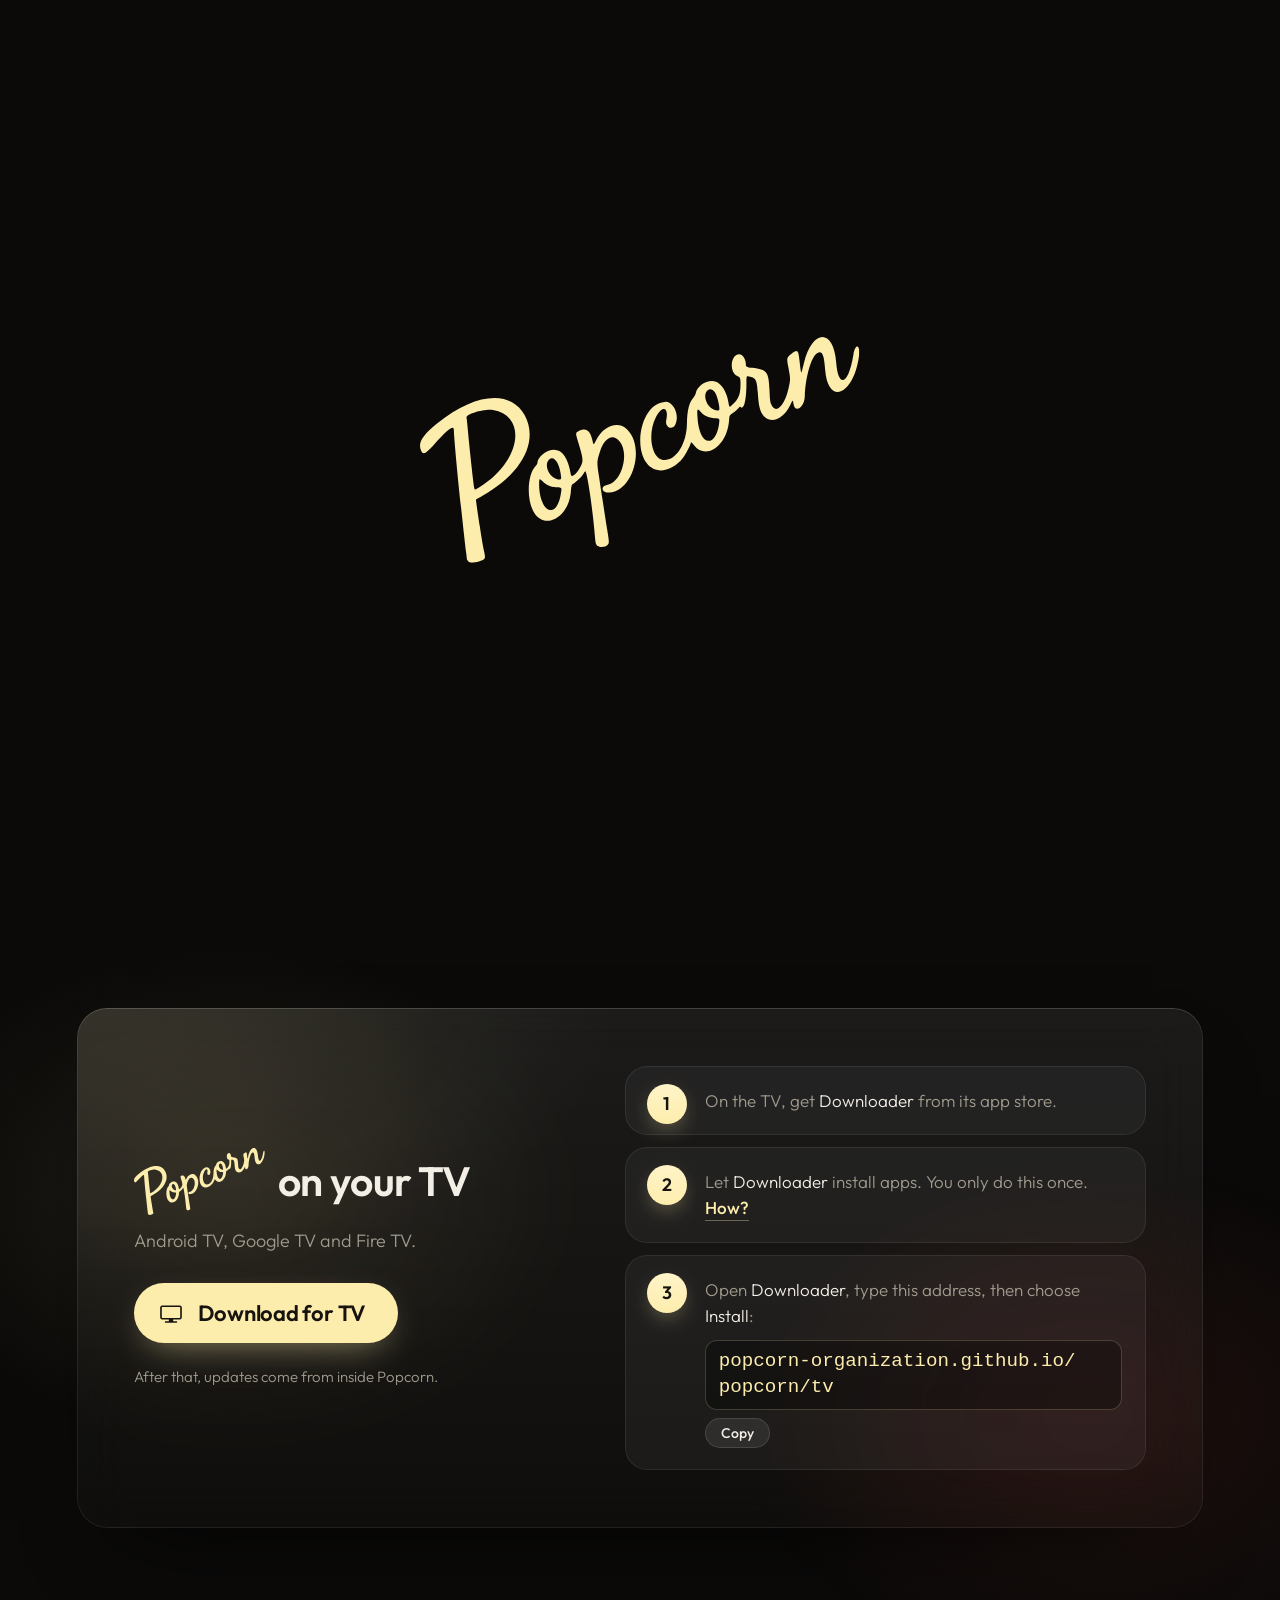
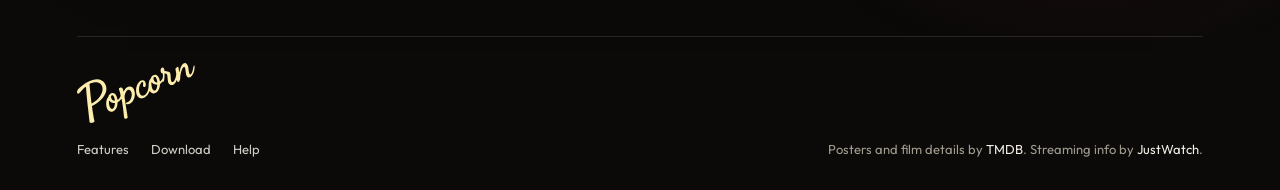
==== commit 18c1bf29: "Website: no capsule labels (version as plain text, no section tags or 'This device' tag)" ====
--- a/docs/index.html
+++ b/docs/index.html
@@ -474,19 +474,6 @@
   /* The badges: brighter and a size larger, so they read as badges. */
   .features { opacity: 0.82; font-size: 16px; gap: 12px 18px; }
   @media (orientation: landscape) and (min-width: 1200px) and (min-height: 700px) { .features { font-size: 18px; gap: 14px 20px; } }
-  /* The version: a small glass tag with a glowing dot, not loose text. */
-  .ticket {
-    width: fit-content; align-items: center;
-    padding: 8px 15px 8px 13px; border-radius: 999px;
-    background: rgba(255, 255, 255, 0.06); box-shadow: inset 0 0 0 1px rgba(255, 255, 255, 0.1);
-    -webkit-backdrop-filter: blur(14px); backdrop-filter: blur(14px);
-  }
-  .ticket::before {
-    content: ""; width: 7px; height: 7px; border-radius: 50%; margin-right: 10px; flex: none;
-    background: #9be59b; box-shadow: 0 0 0 3px rgba(155, 229, 155, 0.18), 0 0 12px rgba(155, 229, 155, 0.7);
-  }
-  .ticket span + span::before { margin: 0 8px; }
-  @media (orientation: portrait) { .ticket { justify-self: center; } }
 
   /* Phones: this device's download as the big button, the other two side
      by side under it (three full-width bars stacked looked heavy). */
@@ -520,7 +507,6 @@
       radial-gradient(80% 90% at 0% 0%, rgba(253, 237, 173, 0.1), transparent 60%),
       linear-gradient(180deg, rgba(255, 255, 255, 0.07), rgba(255, 255, 255, 0.02));
   }
-  .tvcard .eyebrow { margin-bottom: 20px; }
   .tv .kinds { margin: 12px 0 28px; }
   .tv .after { margin: 22px 0 0; }
   .tvcard { grid-template-columns: minmax(0, 1fr); }
@@ -602,7 +588,6 @@
 <section class="tv" id="tv" aria-labelledby="tv-title">
   <div class="tvcard card">
     <div>
-      <p class="eyebrow">On your TV</p>
       <h2 id="tv-title"><img src="assets/wordmark.svg" width="332" height="170" alt="Popcorn"> on your TV</h2>
       <p class="kinds">Android TV, Google TV and Fire TV.</p>
       <div class="get">
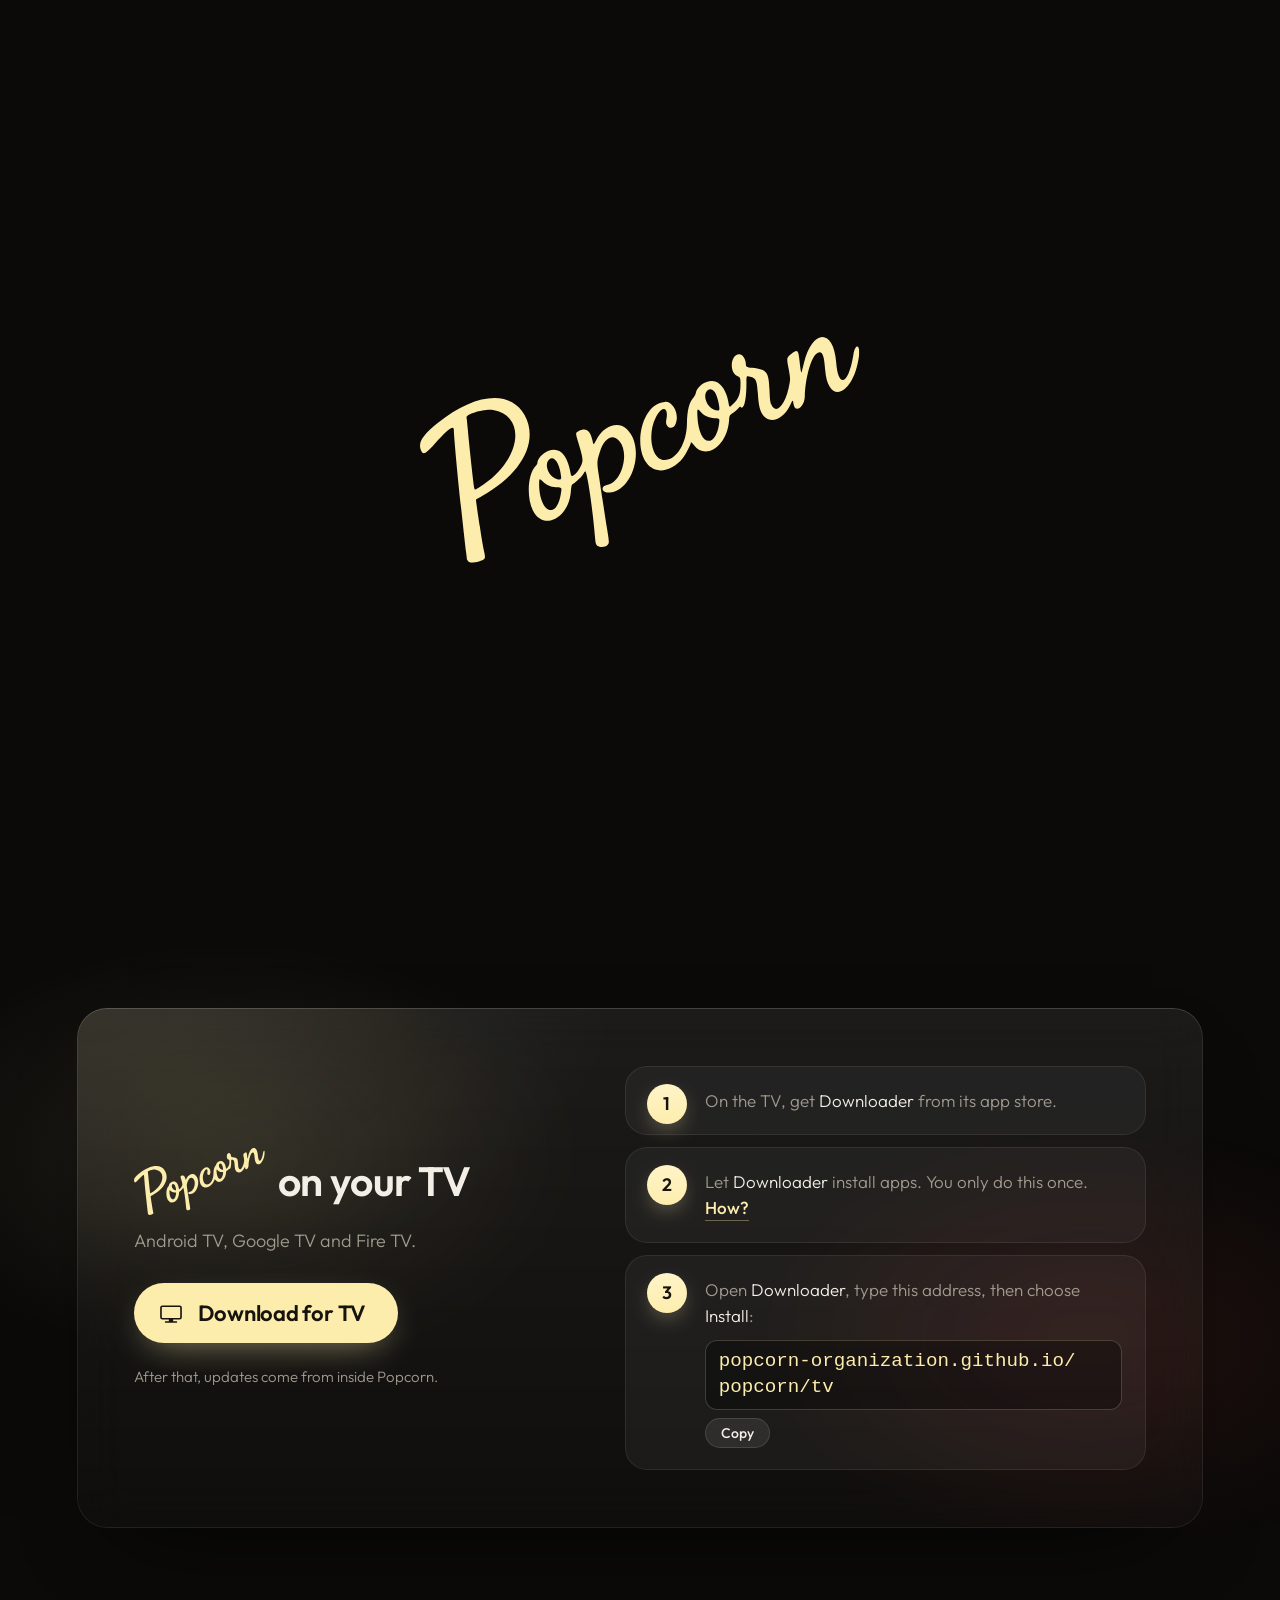
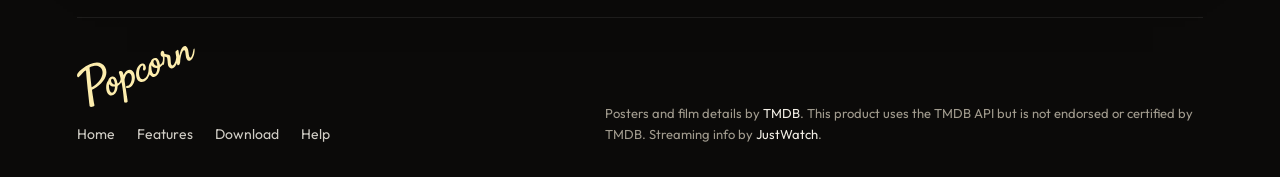
==== commit 0fc08307: "Website: new ask, surround and GEN CC badges; the same bar, width and foot on every page; no decorat" ====
--- a/docs/index.html
+++ b/docs/index.html
@@ -29,7 +29,7 @@
 <link rel="preconnect" href="https://fonts.googleapis.com">
 <link rel="preconnect" href="https://fonts.gstatic.com" crossorigin>
 <link href="https://fonts.googleapis.com/css2?family=Outfit:wght@300;400;500;600&display=swap" rel="stylesheet">
-<link rel="stylesheet" href="assets/ui.css?v=1">
+<link rel="stylesheet" href="assets/ui.css?v=6">
 <style>
   /* Layout: a cinema lobby at night, filling the first screen. A wall of
      drifting posters fills the window; the logo, the downloads and two
@@ -194,7 +194,8 @@
   /* The 4K, CC and GEN CC badges: drawn 296 x 169 (GEN CC twice as wide). */
   .mark.badge { width: calc(1.3em * 296 / 169); }
   .mark.badge.double { width: calc(1.3em * 592 / 169); }
-  .mark.badge.ask { width: calc(1.3em * 390 / 169); }
+  .mark.badge.ask { width: calc(1.3em * 439 / 169); }
+  .mark.badge.surround { width: calc(1.3em * 815 / 169); }
   .mark .solid { fill: currentColor; stroke: none; }
   .mark text { font: 700 10.5px var(--body); letter-spacing: 0.02em; text-anchor: middle; dominant-baseline: central; stroke: none; }
   .mark mask text { fill: #000; }
@@ -519,6 +520,31 @@
     .tv h2 { font-size: 30px; }
   }
   @media (orientation: portrait) { .tv { max-width: 640px; } }
+
+  /* ── The bar: the same frosted pill, in the same place, as on every
+     other page (Features, Download, Help); it stays as the page scrolls. ── */
+  .sitebar {
+    position: fixed; z-index: 40; left: auto; display: block;
+    top: max(16px, env(safe-area-inset-top, 0px));
+    right: max(clamp(20px, 6vw, 96px), env(safe-area-inset-right, 0px));
+  }
+  @media (min-width: 601px) {
+    .sitenav {
+      gap: 2px; padding: 5px; border-radius: 999px;
+      background: rgba(20, 18, 15, 0.55);
+      box-shadow: inset 0 0 0 1px rgba(255, 255, 255, 0.1), 0 16px 40px -18px rgba(0, 0, 0, 0.7);
+      -webkit-backdrop-filter: blur(22px) saturate(140%); backdrop-filter: blur(22px) saturate(140%);
+      font: 500 15px/1 var(--body);
+    }
+    .sitenav a { padding: 10px 18px; border-radius: 999px; color: var(--dim); opacity: 1; transition: background 0.18s ease, color 0.18s ease; }
+    .sitenav a:hover { color: var(--paper); background: rgba(255, 255, 255, 0.06); }
+    .sitenav a[aria-current="page"] { box-shadow: none; color: var(--ink); background: var(--cream); font-weight: 600; }
+  }
+  @media (max-width: 600px) {
+    .menu { background: rgba(20, 18, 15, 0.6); }
+  }
+  /* The foot's own margin above it, as on the other pages. */
+  .tv { padding-bottom: 0; }
 </style>
 </head>
 <body>
@@ -547,16 +573,16 @@
         <svg class="mark badge" viewBox="0 0 296 169" role="img" aria-label="4K"><mask id="cut-4k"><rect width="296" height="169" fill="#fff"/><path style="fill:#000;stroke:none" d="M51 119.097V98.5189L98.1212 31.1177H126.603V97.0277H138.83V119.097H126.603V138.482H101.104V119.097H51ZM102.893 59.1518L77.8412 97.0277H102.893V59.1518ZM214.546 138.482L179.355 92.2559V138.482H153.855V33.8018H179.355V79.73L214.248 33.8018H244.221L203.661 85.0983L245.712 138.482H214.546Z"/></mask><rect class="solid" width="296" height="169" rx="32" mask="url(#cut-4k)"/></svg>
       </li>
       <li title="Surround sound">
-        <svg class="mark" viewBox="0 0 306 306" role="img" aria-label="Surround sound"><g class="solid"><path d="M135.761 161.58C139.324 161.303 142.631 163.083 145.969 164.015C148.206 164.641 150.116 164.832 152.428 164.849C155.042 164.885 157.648 164.532 160.16 163.801C163.096 162.95 165.781 161.748 168.886 161.659C175.517 161.466 183.942 165.115 189.399 168.751C191.861 170.395 194.18 172.337 196.326 174.374C201.712 179.484 205.849 187.5 207.376 194.727C207.865 197.039 208.043 199.348 208.096 201.703C208.17 204.817 207.822 207.88 205.543 210.22C200.718 215.177 180.002 216.304 172.984 216.37C165.673 216.758 158.421 216.698 151.107 216.682C140.989 216.66 108.033 216.851 100.848 210.776C98.9488 209.169 98.057 206.919 97.8282 204.496C96.9306 194.986 100.772 184.669 106.775 177.379C113.782 168.87 124.744 162.639 135.761 161.58Z"/><path d="M31.6063 101.073C35.9555 100.946 41.5302 104.057 44.631 106.923C55.8937 117.336 60.7796 134.976 61.3651 149.879C61.7376 163.414 58.8672 177.84 51.844 189.5C46.9659 197.6 39.9119 205.093 29.925 205.487C29.0821 205.564 27.7587 205.422 26.9409 205.241C7.75049 200.984 0.644281 172.953 0.365409 156.178C0.0709647 138.467 5.12537 116.947 19.4205 105.431C23.0077 102.542 27.0933 101.178 31.6063 101.073Z"/><path d="M274.051 101.518C279.203 100.836 285.042 103.994 288.699 107.327C289.584 108.133 290.353 109.086 291.168 109.982C297.725 117.196 301.332 126.738 303.701 136.056C304.82 141.094 305.196 146.377 305.606 151.477C306.991 168.754 298.196 204.409 276.7 205.565C256.386 204.987 246.455 176.909 245.093 160.018C243.741 143.257 247.377 124.337 258.11 110.927C262.219 105.793 267.421 102.117 274.051 101.518Z"/><path d="M148.372 257.065C163.428 256.587 181.103 258.555 192.847 269.086C196.082 272.034 199.226 276.682 199.133 281.246C198.755 299.701 171.623 305.126 157.541 305.611C143.525 306.279 124.81 303.984 113.526 294.721C110.402 292.067 106.852 286.996 106.887 282.669C107.041 263.5 134.154 257.999 148.372 257.065Z"/><path d="M151.014 0.516212C151.153 0.506818 151.292 0.500916 151.431 0.498508C164.536 0.238593 183.152 3.08395 193.282 12.2832C196.299 15.0358 199.365 19.8974 199.12 24.1784C198.026 43.3073 169.093 47.8359 154.905 48.1419C140.429 48.9112 108.678 44.0816 106.865 24.8103C106.312 18.9249 110.917 13.0977 115.628 9.89854C125.78 3.00443 138.964 0.979241 151.014 0.516212Z"/><path d="M150.963 99.6141C166.447 98.5742 179.85 110.27 180.915 125.753C181.979 141.236 170.305 154.657 154.824 155.746C139.307 156.838 125.85 145.132 124.782 129.614C123.715 114.095 135.443 100.656 150.963 99.6141Z"/><path d="M45.2947 211.631C49.664 211.086 51.193 213.149 53.006 216.589C61.8582 233.383 76.0172 246.986 91.9588 257.058C93.9126 258.292 95.7412 259.504 96.4109 261.875C96.9147 263.681 96.654 265.613 95.6898 267.221C94.6589 268.912 93.4524 269.706 91.5968 270.117C88.9583 270.545 87.2935 269.468 85.0894 268.167C69.2391 258.677 55.7852 245.666 45.7695 230.144C44.1076 227.544 41.3209 222.912 40.5236 220.003C39.4697 216.156 40.984 212.507 45.2947 211.631Z"/><path d="M250.826 220.386C252.662 217.438 254.421 212.462 258.002 211.683C263.783 210.426 267.061 215.611 265.2 220.75C263.156 225.977 259.75 230.733 256.68 235.39C248.151 247.189 237.365 257.311 225.27 265.382C221.291 267.643 216.979 272.361 212.205 269.162C208.442 266.64 208.534 260.646 212.204 258.33C221.583 252.41 230.305 245.976 237.804 237.743C238.997 236.434 241.077 234.335 241.99 232.831C243.155 232.061 250.191 222.052 250.826 220.386Z"/><path d="M89.4242 36.0173C90.8391 35.8873 92.1299 35.9965 93.395 36.6908C94.9045 37.5171 96.0063 38.9293 96.4406 40.5946C97.0071 42.7851 96.414 45.1131 94.8687 46.7658C93.5856 48.1274 90.5551 49.7763 88.9123 50.9398C86.474 52.6666 83.8843 54.3897 81.5127 56.2076C71.5814 63.9595 63.0602 73.3646 56.3228 84.0102C54.6929 86.576 53.2935 89.3467 51.7555 91.9704C50.8214 93.5639 49.5726 94.4089 47.8061 94.8299C44.5181 95.5286 41.4088 93.9951 40.5178 90.6533C39.5018 86.8427 41.4708 83.9992 43.2055 80.846C51.834 65.1617 64.7093 51.8043 79.4937 41.8005C82.1819 39.9866 86.3425 36.8771 89.4242 36.0173Z"/><path d="M214.656 36.0291C215.359 35.9694 216.628 35.911 217.248 36.1974C222.162 38.4694 228.738 43.1989 232.986 46.4872C244.734 55.5834 255.133 67.2948 262.407 80.2412C263.632 82.6719 265.286 84.8341 265.594 87.6017C266.032 91.5247 264.267 94.4384 260.167 94.9415C258.597 95.1813 255.921 94.3175 254.992 93.1225C253.642 91.3893 252.51 88.9417 251.388 86.9916C249.853 84.37 248.232 81.7998 246.527 79.2851C244.908 76.8845 242.388 73.8325 240.54 71.6702C232.938 62.7829 224.076 55.1116 214.076 49.0416C211.957 47.7555 210.025 46.2594 209.489 43.6448C209.138 41.9353 209.498 40.1563 210.489 38.719C211.663 36.9903 212.748 36.4193 214.656 36.0291Z"/></g></svg>
+        <svg class="mark badge surround" viewBox="0 0 815 169" role="img" aria-label="Surround sound"><g class="solid"><path d="M82.0306 168.26C80.6237 167.955 78.7081 167.432 76.4749 166.744C73.6207 165.865 68.6271 163.541 65.6684 161.714C56.7457 156.204 46.7559 142.966 43.6521 132.539C42.3316 128.102 41.938 124.533 42.0172 117.715C42.0926 111.236 41.9585 110.961 38.446 110.379C37.6853 110.253 33.3062 108.991 32.5065 108.668C28.0741 106.875 26.2735 106.008 23.871 104.509C17.7577 100.693 10.9905 93.7946 6.99619 87.3073C-1.08394 74.1839 -2.27147 55.7675 3.9887 40.6665C4.55851 39.292 6.42437 35.4686 6.68612 35.1391C6.75808 35.0485 7.02202 34.604 7.27268 34.1512C7.66017 33.4512 9.44418 30.7153 9.84947 30.1995C15.4477 23.075 20.5346 18.7221 27.4105 15.1724C29.4681 14.1101 33.8523 12.3047 34.8988 12.0886C35.0349 12.0606 35.6289 11.8833 36.2187 11.6947C40.2557 10.4043 47.3023 9.41032 52.0572 9.46054C56.1366 9.50365 61.9359 10.1206 64.266 10.7594C68.7593 11.9913 71.0683 13.0258 76.3278 16.1639C79.8088 18.2408 79.2466 18.3441 82.6264 15.0069C85.7642 11.9088 86.1565 11.556 88.1888 10.0049C91.8744 7.19188 94.3245 5.77084 99.6239 3.37266C101.353 2.59025 107.32 0.869025 109.402 0.551841C109.758 0.497625 110.346 0.373903 110.709 0.276841C112.168 -0.113244 125.292 -0.0828249 127.61 0.315957C145.482 3.39117 160.6 16.5695 166.33 34.0688C168.496 40.6835 168.897 43.1003 168.988 50.098C169.088 57.7682 168.582 61.2935 166.477 67.5768C164 74.9743 160.469 80.7619 154.657 86.9516C151.773 90.0228 146.467 93.9775 142.716 95.8509C140.28 97.068 140.036 97.9895 141.224 101.502C141.628 102.697 141.998 103.852 142.045 104.068C142.092 104.284 142.353 105.422 142.625 106.598C147.614 128.184 138.162 149.858 118.259 162.47C115.051 164.502 110.402 166.4 105.347 167.741C101.967 168.638 89 169.774 82.0306 168.26ZM99.0777 152.461C119.2 149.297 132.494 129.324 127.782 109.337C126.327 103.16 125.196 101.994 120.593 101.922C111.383 101.776 109.071 89.7092 117.705 86.8471C118.554 86.5659 118.799 86.5257 120.691 86.3595C123.521 86.1108 125.494 85.8699 126.795 85.614C134.717 84.0566 142.7 79.0854 147.431 72.7636C150.537 68.6129 153.411 62.4431 154.104 58.4383C154.159 58.1213 154.343 57.084 154.514 56.1331C156.338 45.9868 152.409 34.0229 144.65 26.0948C142.645 24.0463 137.69 20.0729 137.14 20.0729C137.094 20.0729 136.622 19.8292 136.091 19.5314C134.004 18.3598 130.174 16.9415 127.95 16.5166C127.723 16.4733 127.018 16.3345 126.383 16.2082C123.625 15.6599 119.583 15.5287 116.484 15.8868C112.841 16.3078 109.63 17.1286 106.255 18.5019C98.9725 21.4647 92.6768 27.2284 89.341 33.9865C86.91 38.9116 86.0276 42.6983 85.4656 50.617C84.9042 58.5272 77.0556 61.7555 71.7212 56.2705C69.4937 53.9801 69.2005 50.1465 70.5457 40.9022C70.6379 40.2682 70.9736 38.6381 71.2915 37.2797C72.3088 32.9336 72.26 32.6004 70.4307 31.4006C68.6415 30.2272 66.1688 28.9732 63.5236 27.8978C51.208 22.8909 33.5267 27.3395 25.05 37.5778C24.4359 38.3194 23.8946 38.9633 23.847 39.0086C23.5512 39.29 22.7253 40.5267 21.7463 42.1539C19.0031 46.7135 17.8021 50.3628 16.7665 57.2857C15.7736 63.9223 17.6632 72.8333 21.3782 79.0342C28.2992 90.5863 39.9176 96.7215 53.1296 95.8009C57.9436 95.4655 61.2642 94.5775 66.3741 92.259C66.853 92.0417 67.2772 91.8639 67.3167 91.8639C67.3563 91.8639 68.2277 91.4645 69.2531 90.9762C71.5522 89.8816 72.6135 89.5587 73.9129 89.5587C79.7941 89.5587 83.6598 95.9223 81.0008 101.227C79.888 103.447 77.8691 104.978 73.2577 107.1C71.8321 107.756 68.3425 108.956 66.0543 109.577C62.3287 110.589 62.057 110.676 61.4444 111.06C57.8714 113.296 58.5765 125.455 62.7598 133.745C63.5303 135.272 65.435 138.488 65.7483 138.792C65.7951 138.837 66.2654 139.445 66.7935 140.142C70.9487 145.631 79.3872 150.486 87.4947 152.054C91.1465 152.76 96.0775 152.933 99.0777 152.461Z"/><rect x="15" y="25" width="82" height="71"/><rect x="90" y="15" width="62" height="70"/><rect x="98" y="31" width="62" height="41"/><rect x="75" y="75" width="62" height="66"/><rect x="58" y="106" width="60" height="39"/><rect x="64" y="116" width="60" height="39"/><path d="M234.57 131.54C228.243 131.54 222.61 130.457 217.67 128.29C212.73 126.123 208.83 123.177 205.97 119.45C203.11 115.637 201.507 111.39 201.16 106.71H223.13C223.39 109.223 224.56 111.26 226.64 112.82C228.72 114.38 231.277 115.16 234.31 115.16C237.083 115.16 239.207 114.64 240.68 113.6C242.24 112.473 243.02 111.043 243.02 109.31C243.02 107.23 241.937 105.713 239.77 104.76C237.603 103.72 234.093 102.593 229.24 101.38C224.04 100.167 219.707 98.91 216.24 97.61C212.773 96.2233 209.783 94.1 207.27 91.24C204.757 88.2933 203.5 84.35 203.5 79.41C203.5 75.25 204.627 71.48 206.88 68.1C209.22 64.6333 212.6 61.9033 217.02 59.91C221.527 57.9167 226.857 56.92 233.01 56.92C242.11 56.92 249.26 59.1733 254.46 63.68C259.747 68.1867 262.78 74.1667 263.56 81.62H243.02C242.673 79.1067 241.547 77.1133 239.64 75.64C237.82 74.1667 235.393 73.43 232.36 73.43C229.76 73.43 227.767 73.95 226.38 74.99C224.993 75.9433 224.3 77.2867 224.3 79.02C224.3 81.1 225.383 82.66 227.55 83.7C229.803 84.74 233.27 85.78 237.95 86.82C243.323 88.2067 247.7 89.5933 251.08 90.98C254.46 92.28 257.407 94.4467 259.92 97.48C262.52 100.427 263.863 104.413 263.95 109.44C263.95 113.687 262.737 117.5 260.31 120.88C257.97 124.173 254.547 126.773 250.04 128.68C245.62 130.587 240.463 131.54 234.57 131.54ZM349.18 57.96V130.5H326.95V120.62C324.697 123.827 321.62 126.427 317.72 128.42C313.907 130.327 309.66 131.28 304.98 131.28C299.434 131.28 294.537 130.067 290.29 127.64C286.044 125.127 282.75 121.53 280.41 116.85C278.07 112.17 276.9 106.667 276.9 100.34V57.96H299V97.35C299 102.203 300.257 105.973 302.77 108.66C305.284 111.347 308.664 112.69 312.91 112.69C317.244 112.69 320.667 111.347 323.18 108.66C325.694 105.973 326.95 102.203 326.95 97.35V57.96H349.18ZM387.378 70.05C389.978 66.0633 393.228 62.9433 397.128 60.69C401.028 58.35 405.361 57.18 410.128 57.18V80.71H404.018C398.471 80.71 394.311 81.9233 391.538 84.35C388.765 86.69 387.378 90.85 387.378 96.83V130.5H365.148V57.96H387.378V70.05ZM442.983 70.05C445.583 66.0633 448.833 62.9433 452.733 60.69C456.633 58.35 460.967 57.18 465.733 57.18V80.71H459.623C454.077 80.71 449.917 81.9233 447.143 84.35C444.37 86.69 442.983 90.85 442.983 96.83V130.5H420.753V57.96H442.983V70.05ZM509.379 131.54C502.272 131.54 495.859 130.023 490.139 126.99C484.505 123.957 480.042 119.623 476.749 113.99C473.542 108.357 471.939 101.77 471.939 94.23C471.939 86.7767 473.585 80.2333 476.879 74.6C480.172 68.88 484.679 64.5033 490.399 61.47C496.119 58.4367 502.532 56.92 509.639 56.92C516.745 56.92 523.159 58.4367 528.879 61.47C534.599 64.5033 539.105 68.88 542.399 74.6C545.692 80.2333 547.339 86.7767 547.339 94.23C547.339 101.683 545.649 108.27 542.269 113.99C538.975 119.623 534.426 123.957 528.619 126.99C522.899 130.023 516.486 131.54 509.379 131.54ZM509.379 112.3C513.625 112.3 517.222 110.74 520.169 107.62C523.202 104.5 524.719 100.037 524.719 94.23C524.719 88.4233 523.245 83.96 520.299 80.84C517.439 77.72 513.885 76.16 509.639 76.16C505.305 76.16 501.709 77.72 498.849 80.84C495.989 83.8733 494.559 88.3367 494.559 94.23C494.559 100.037 495.945 104.5 498.719 107.62C501.579 110.74 505.132 112.3 509.379 112.3ZM630.762 57.96V130.5H608.532V120.62C606.279 123.827 603.202 126.427 599.302 128.42C595.489 130.327 591.242 131.28 586.562 131.28C581.016 131.28 576.119 130.067 571.872 127.64C567.626 125.127 564.332 121.53 561.992 116.85C559.652 112.17 558.482 106.667 558.482 100.34V57.96H580.582V97.35C580.582 102.203 581.839 105.973 584.352 108.66C586.866 111.347 590.246 112.69 594.492 112.69C598.826 112.69 602.249 111.347 604.762 108.66C607.276 105.973 608.532 102.203 608.532 97.35V57.96H630.762ZM690.93 57.18C699.423 57.18 706.183 59.9533 711.21 65.5C716.323 70.96 718.88 78.5 718.88 88.12V130.5H696.78V91.11C696.78 86.2567 695.523 82.4867 693.01 79.8C690.497 77.1133 687.117 75.77 682.87 75.77C678.623 75.77 675.243 77.1133 672.73 79.8C670.217 82.4867 668.96 86.2567 668.96 91.11V130.5H646.73V57.96H668.96V67.58C671.213 64.3733 674.247 61.86 678.06 60.04C681.873 58.1333 686.163 57.18 690.93 57.18ZM729.908 94.1C729.908 86.6467 731.294 80.1033 734.068 74.47C736.928 68.8367 740.784 64.5033 745.638 61.47C750.491 58.4367 755.908 56.92 761.888 56.92C766.654 56.92 770.988 57.9167 774.888 59.91C778.874 61.9033 781.994 64.59 784.248 67.97V34.3H806.478V130.5H784.248V120.1C782.168 123.567 779.178 126.34 775.278 128.42C771.464 130.5 767.001 131.54 761.888 131.54C755.908 131.54 750.491 130.023 745.638 126.99C740.784 123.87 736.928 119.493 734.068 113.86C731.294 108.14 729.908 101.553 729.908 94.1ZM784.248 94.23C784.248 88.6833 782.688 84.3067 779.568 81.1C776.534 77.8933 772.808 76.29 768.388 76.29C763.968 76.29 760.198 77.8933 757.078 81.1C754.044 84.22 752.528 88.5533 752.528 94.1C752.528 99.6467 754.044 104.067 757.078 107.36C760.198 110.567 763.968 112.17 768.388 112.17C772.808 112.17 776.534 110.567 779.568 107.36C782.688 104.153 784.248 99.7767 784.248 94.23Z"/></g></svg>
       </li>
       <li title="Ask AI">
-        <svg class="mark badge ask" viewBox="0 0 390 169" role="img" aria-label="Ask AI"><g class="solid"><path d="M82.0306 168.26C80.6237 167.955 78.7081 167.432 76.4749 166.744C73.6207 165.865 68.6271 163.541 65.6684 161.714C56.7457 156.204 46.7559 142.966 43.6521 132.539C42.3316 128.102 41.938 124.533 42.0172 117.715C42.0926 111.236 41.9585 110.961 38.446 110.379C37.6853 110.253 33.3062 108.991 32.5065 108.668C28.0741 106.875 26.2735 106.008 23.871 104.509C17.7577 100.693 10.9905 93.7946 6.99619 87.3073C-1.08394 74.1839 -2.27147 55.7675 3.9887 40.6665C4.55851 39.292 6.42437 35.4686 6.68612 35.1391C6.75808 35.0485 7.02202 34.604 7.27268 34.1512C7.66017 33.4512 9.44418 30.7153 9.84947 30.1995C15.4477 23.075 20.5346 18.7221 27.4105 15.1724C29.4681 14.1101 33.8523 12.3047 34.8988 12.0886C35.0349 12.0606 35.6289 11.8833 36.2187 11.6947C40.2557 10.4043 47.3023 9.41032 52.0572 9.46054C56.1366 9.50365 61.9359 10.1206 64.266 10.7594C68.7593 11.9913 71.0683 13.0258 76.3278 16.1639C79.8088 18.2408 79.2466 18.3441 82.6264 15.0069C85.7642 11.9088 86.1565 11.556 88.1888 10.0049C91.8744 7.19188 94.3245 5.77084 99.6239 3.37266C101.353 2.59025 107.32 0.869025 109.402 0.551841C109.758 0.497625 110.346 0.373903 110.709 0.276841C112.168 -0.113244 125.292 -0.0828249 127.61 0.315957C145.482 3.39117 160.6 16.5695 166.33 34.0688C168.496 40.6835 168.897 43.1003 168.988 50.098C169.088 57.7682 168.582 61.2935 166.477 67.5768C164 74.9743 160.469 80.7619 154.657 86.9516C151.773 90.0228 146.467 93.9775 142.716 95.8509C140.28 97.068 140.036 97.9895 141.224 101.502C141.628 102.697 141.998 103.852 142.045 104.068C142.092 104.284 142.353 105.422 142.625 106.598C147.614 128.184 138.162 149.858 118.259 162.47C115.051 164.502 110.402 166.4 105.347 167.741C101.967 168.638 89 169.774 82.0306 168.26ZM99.0777 152.461C119.2 149.297 132.494 129.324 127.782 109.337C126.327 103.16 125.196 101.994 120.593 101.922C111.383 101.776 109.071 89.7092 117.705 86.8471C118.554 86.5659 118.799 86.5257 120.691 86.3595C123.521 86.1108 125.494 85.8699 126.795 85.614C134.717 84.0566 142.7 79.0854 147.431 72.7636C150.537 68.6129 153.411 62.4431 154.104 58.4383C154.159 58.1213 154.343 57.084 154.514 56.1331C156.338 45.9868 152.409 34.0229 144.65 26.0948C142.645 24.0463 137.69 20.0729 137.14 20.0729C137.094 20.0729 136.622 19.8292 136.091 19.5314C134.004 18.3598 130.174 16.9415 127.95 16.5166C127.723 16.4733 127.018 16.3345 126.383 16.2082C123.625 15.6599 119.583 15.5287 116.484 15.8868C112.841 16.3078 109.63 17.1286 106.255 18.5019C98.9725 21.4647 92.6768 27.2284 89.341 33.9865C86.91 38.9116 86.0276 42.6983 85.4656 50.617C84.9042 58.5272 77.0556 61.7555 71.7212 56.2705C69.4937 53.9801 69.2005 50.1465 70.5457 40.9022C70.6379 40.2682 70.9736 38.6381 71.2915 37.2797C72.3088 32.9336 72.26 32.6004 70.4307 31.4006C68.6415 30.2272 66.1688 28.9732 63.5236 27.8978C51.208 22.8909 33.5267 27.3395 25.05 37.5778C24.4359 38.3194 23.8946 38.9633 23.847 39.0086C23.5512 39.29 22.7253 40.5267 21.7463 42.1539C19.0031 46.7135 17.8021 50.3628 16.7665 57.2857C15.7736 63.9223 17.6632 72.8333 21.3782 79.0342C28.2992 90.5863 39.9176 96.7215 53.1296 95.8009C57.9436 95.4655 61.2642 94.5775 66.3741 92.259C66.853 92.0417 67.2772 91.8639 67.3167 91.8639C67.3563 91.8639 68.2277 91.4645 69.2531 90.9762C71.5522 89.8816 72.6135 89.5587 73.9129 89.5587C79.7941 89.5587 83.6598 95.9223 81.0008 101.227C79.888 103.447 77.8691 104.978 73.2577 107.1C71.8321 107.756 68.3425 108.956 66.0543 109.577C62.3287 110.589 62.057 110.676 61.4444 111.06C57.8714 113.296 58.5765 125.455 62.7598 133.745C63.5303 135.272 65.435 138.488 65.7483 138.792C65.7951 138.837 66.2654 139.445 66.7935 140.142C70.9487 145.631 79.3872 150.486 87.4947 152.054C91.1465 152.76 96.0775 152.933 99.0777 152.461Z"/><rect x="15" y="25" width="82" height="71"/><rect x="90" y="15" width="62" height="70"/><rect x="98" y="31" width="62" height="41"/><rect x="75" y="75" width="62" height="66"/><rect x="58" y="106" width="60" height="39"/><rect x="64" y="116" width="60" height="39"/><path d="M172.64 94.1C172.64 86.6467 174.027 80.1033 176.8 74.47C179.66 68.8367 183.517 64.5033 188.37 61.47C193.223 58.4367 198.64 56.92 204.62 56.92C209.733 56.92 214.197 57.96 218.01 60.04C221.91 62.12 224.9 64.85 226.98 68.23V57.96H249.21V130.5H226.98V120.23C224.813 123.61 221.78 126.34 217.88 128.42C214.067 130.5 209.603 131.54 204.49 131.54C198.597 131.54 193.223 130.023 188.37 126.99C183.517 123.87 179.66 119.493 176.8 113.86C174.027 108.14 172.64 101.553 172.64 94.1ZM226.98 94.23C226.98 88.6833 225.42 84.3067 222.3 81.1C219.267 77.8933 215.54 76.29 211.12 76.29C206.7 76.29 202.93 77.8933 199.81 81.1C196.777 84.22 195.26 88.5533 195.26 94.1C195.26 99.6467 196.777 104.067 199.81 107.36C202.93 110.567 206.7 112.17 211.12 112.17C215.54 112.17 219.267 110.567 222.3 107.36C225.42 104.153 226.98 99.7767 226.98 94.23ZM284.402 131.54C278.076 131.54 272.442 130.457 267.502 128.29C262.562 126.123 258.662 123.177 255.802 119.45C252.942 115.637 251.339 111.39 250.992 106.71H272.962C273.222 109.223 274.392 111.26 276.472 112.82C278.552 114.38 281.109 115.16 284.142 115.16C286.916 115.16 289.039 114.64 290.512 113.6C292.072 112.473 292.852 111.043 292.852 109.31C292.852 107.23 291.769 105.713 289.602 104.76C287.436 103.72 283.926 102.593 279.072 101.38C273.872 100.167 269.539 98.91 266.072 97.61C262.606 96.2233 259.616 94.1 257.102 91.24C254.589 88.2933 253.332 84.35 253.332 79.41C253.332 75.25 254.459 71.48 256.712 68.1C259.052 64.6333 262.432 61.9033 266.852 59.91C271.359 57.9167 276.689 56.92 282.842 56.92C291.942 56.92 299.092 59.1733 304.292 63.68C309.579 68.1867 312.612 74.1667 313.392 81.62H292.852C292.506 79.1067 291.379 77.1133 289.472 75.64C287.652 74.1667 285.226 73.43 282.192 73.43C279.592 73.43 277.599 73.95 276.212 74.99C274.826 75.9433 274.132 77.2867 274.132 79.02C274.132 81.1 275.216 82.66 277.382 83.7C279.636 84.74 283.102 85.78 287.782 86.82C293.156 88.2067 297.532 89.5933 300.912 90.98C304.292 92.28 307.239 94.4467 309.752 97.48C312.352 100.427 313.696 104.413 313.782 109.44C313.782 113.687 312.569 117.5 310.142 120.88C307.802 124.173 304.379 126.773 299.872 128.68C295.452 130.587 290.296 131.54 284.402 131.54ZM361.313 130.5L339.213 100.08V130.5H316.983V34.3H339.213V87.47L361.183 57.96H388.613L358.453 94.36L388.873 130.5H361.313Z"/></g></svg>
+        <svg class="mark badge ask" viewBox="0 0 439 169" role="img" aria-label="Ask AI"><g class="solid"><path d="M82.0306 168.26C80.6237 167.955 78.7081 167.432 76.4749 166.744C73.6207 165.865 68.6271 163.541 65.6684 161.714C56.7457 156.204 46.7559 142.966 43.6521 132.539C42.3316 128.102 41.938 124.533 42.0172 117.715C42.0926 111.236 41.9585 110.961 38.446 110.379C37.6853 110.253 33.3062 108.991 32.5065 108.668C28.0741 106.875 26.2735 106.008 23.871 104.509C17.7577 100.693 10.9905 93.7946 6.99619 87.3073C-1.08394 74.1839 -2.27147 55.7675 3.9887 40.6665C4.55851 39.292 6.42437 35.4686 6.68612 35.1391C6.75808 35.0485 7.02202 34.604 7.27268 34.1512C7.66017 33.4512 9.44418 30.7153 9.84947 30.1995C15.4477 23.075 20.5346 18.7221 27.4105 15.1724C29.4681 14.1101 33.8523 12.3047 34.8988 12.0886C35.0349 12.0606 35.6289 11.8833 36.2187 11.6947C40.2557 10.4043 47.3023 9.41032 52.0572 9.46054C56.1366 9.50365 61.9359 10.1206 64.266 10.7594C68.7593 11.9913 71.0683 13.0258 76.3278 16.1639C79.8088 18.2408 79.2466 18.3441 82.6264 15.0069C85.7642 11.9088 86.1565 11.556 88.1888 10.0049C91.8744 7.19188 94.3245 5.77084 99.6239 3.37266C101.353 2.59025 107.32 0.869025 109.402 0.551841C109.758 0.497625 110.346 0.373903 110.709 0.276841C112.168 -0.113244 125.292 -0.0828249 127.61 0.315957C145.482 3.39117 160.6 16.5695 166.33 34.0688C168.496 40.6835 168.897 43.1003 168.988 50.098C169.088 57.7682 168.582 61.2935 166.477 67.5768C164 74.9743 160.469 80.7619 154.657 86.9516C151.773 90.0228 146.467 93.9775 142.716 95.8509C140.28 97.068 140.036 97.9895 141.224 101.502C141.628 102.697 141.998 103.852 142.045 104.068C142.092 104.284 142.353 105.422 142.625 106.598C147.614 128.184 138.162 149.858 118.259 162.47C115.051 164.502 110.402 166.4 105.347 167.741C101.967 168.638 89 169.774 82.0306 168.26ZM99.0777 152.461C119.2 149.297 132.494 129.324 127.782 109.337C126.327 103.16 125.196 101.994 120.593 101.922C111.383 101.776 109.071 89.7092 117.705 86.8471C118.554 86.5659 118.799 86.5257 120.691 86.3595C123.521 86.1108 125.494 85.8699 126.795 85.614C134.717 84.0566 142.7 79.0854 147.431 72.7636C150.537 68.6129 153.411 62.4431 154.104 58.4383C154.159 58.1213 154.343 57.084 154.514 56.1331C156.338 45.9868 152.409 34.0229 144.65 26.0948C142.645 24.0463 137.69 20.0729 137.14 20.0729C137.094 20.0729 136.622 19.8292 136.091 19.5314C134.004 18.3598 130.174 16.9415 127.95 16.5166C127.723 16.4733 127.018 16.3345 126.383 16.2082C123.625 15.6599 119.583 15.5287 116.484 15.8868C112.841 16.3078 109.63 17.1286 106.255 18.5019C98.9725 21.4647 92.6768 27.2284 89.341 33.9865C86.91 38.9116 86.0276 42.6983 85.4656 50.617C84.9042 58.5272 77.0556 61.7555 71.7212 56.2705C69.4937 53.9801 69.2005 50.1465 70.5457 40.9022C70.6379 40.2682 70.9736 38.6381 71.2915 37.2797C72.3088 32.9336 72.26 32.6004 70.4307 31.4006C68.6415 30.2272 66.1688 28.9732 63.5236 27.8978C51.208 22.8909 33.5267 27.3395 25.05 37.5778C24.4359 38.3194 23.8946 38.9633 23.847 39.0086C23.5512 39.29 22.7253 40.5267 21.7463 42.1539C19.0031 46.7135 17.8021 50.3628 16.7665 57.2857C15.7736 63.9223 17.6632 72.8333 21.3782 79.0342C28.2992 90.5863 39.9176 96.7215 53.1296 95.8009C57.9436 95.4655 61.2642 94.5775 66.3741 92.259C66.853 92.0417 67.2772 91.8639 67.3167 91.8639C67.3563 91.8639 68.2277 91.4645 69.2531 90.9762C71.5522 89.8816 72.6135 89.5587 73.9129 89.5587C79.7941 89.5587 83.6598 95.9223 81.0008 101.227C79.888 103.447 77.8691 104.978 73.2577 107.1C71.8321 107.756 68.3425 108.956 66.0543 109.577C62.3287 110.589 62.057 110.676 61.4444 111.06C57.8714 113.296 58.5765 125.455 62.7598 133.745C63.5303 135.272 65.435 138.488 65.7483 138.792C65.7951 138.837 66.2654 139.445 66.7935 140.142C70.9487 145.631 79.3872 150.486 87.4947 152.054C91.1465 152.76 96.0775 152.933 99.0777 152.461Z"/><rect x="15" y="25" width="82" height="71"/><rect x="90" y="15" width="62" height="70"/><rect x="98" y="31" width="62" height="41"/><rect x="75" y="75" width="62" height="66"/><rect x="58" y="106" width="60" height="39"/><rect x="64" y="116" width="60" height="39"/><path d="M200.64 94.1C200.64 86.6467 202.027 80.1033 204.8 74.47C207.66 68.8367 211.517 64.5033 216.37 61.47C221.223 58.4367 226.64 56.92 232.62 56.92C237.733 56.92 242.197 57.96 246.01 60.04C249.91 62.12 252.9 64.85 254.98 68.23V57.96H277.21V130.5H254.98V120.23C252.813 123.61 249.78 126.34 245.88 128.42C242.067 130.5 237.603 131.54 232.49 131.54C226.597 131.54 221.223 130.023 216.37 126.99C211.517 123.87 207.66 119.493 204.8 113.86C202.027 108.14 200.64 101.553 200.64 94.1ZM254.98 94.23C254.98 88.6833 253.42 84.3067 250.3 81.1C247.267 77.8933 243.54 76.29 239.12 76.29C234.7 76.29 230.93 77.8933 227.81 81.1C224.777 84.22 223.26 88.5533 223.26 94.1C223.26 99.6467 224.777 104.067 227.81 107.36C230.93 110.567 234.7 112.17 239.12 112.17C243.54 112.17 247.267 110.567 250.3 107.36C253.42 104.153 254.98 99.7767 254.98 94.23ZM322.802 131.54C316.476 131.54 310.842 130.457 305.902 128.29C300.962 126.123 297.062 123.177 294.202 119.45C291.342 115.637 289.739 111.39 289.392 106.71H311.362C311.622 109.223 312.792 111.26 314.872 112.82C316.952 114.38 319.509 115.16 322.542 115.16C325.316 115.16 327.439 114.64 328.912 113.6C330.472 112.473 331.252 111.043 331.252 109.31C331.252 107.23 330.169 105.713 328.002 104.76C325.836 103.72 322.326 102.593 317.472 101.38C312.272 100.167 307.939 98.91 304.472 97.61C301.006 96.2233 298.016 94.1 295.502 91.24C292.989 88.2933 291.732 84.35 291.732 79.41C291.732 75.25 292.859 71.48 295.112 68.1C297.452 64.6333 300.832 61.9033 305.252 59.91C309.759 57.9167 315.089 56.92 321.242 56.92C330.342 56.92 337.492 59.1733 342.692 63.68C347.979 68.1867 351.012 74.1667 351.792 81.62H331.252C330.906 79.1067 329.779 77.1133 327.872 75.64C326.052 74.1667 323.626 73.43 320.592 73.43C317.992 73.43 315.999 73.95 314.612 74.99C313.226 75.9433 312.532 77.2867 312.532 79.02C312.532 81.1 313.616 82.66 315.782 83.7C318.036 84.74 321.502 85.78 326.182 86.82C331.556 88.2067 335.932 89.5933 339.312 90.98C342.692 92.28 345.639 94.4467 348.152 97.48C350.752 100.427 352.096 104.413 352.182 109.44C352.182 113.687 350.969 117.5 348.542 120.88C346.202 124.173 342.779 126.773 338.272 128.68C333.852 130.587 328.696 131.54 322.802 131.54ZM410.113 130.5L388.013 100.08V130.5H365.783V34.3H388.013V87.47L409.983 57.96H437.413L407.253 94.36L437.673 130.5H410.113Z"/></g></svg>
       </li>
       <li title="Subtitles, synced automatically">
         <svg class="mark badge" viewBox="0 0 296 169" role="img" aria-label="Subtitles"><rect x="6" y="6" width="284" height="157" rx="26" style="stroke-width:12"/><path class="solid" d="M39 84.7C39 74.3 41.25 65.05 45.75 56.95C50.25 48.75 56.5 42.4 64.5 37.9C72.6001 33.3 81.75 31 91.9501 31C104.45 31 115.15 34.3 124.05 40.9C132.95 47.5 138.9 56.5 141.9 67.9H113.7C111.6 63.5 108.6 60.15 104.7 57.85C100.9 55.55 96.5501 54.4 91.6501 54.4C83.75 54.4 77.3501 57.15 72.4501 62.65C67.5501 68.15 65.1 75.5 65.1 84.7C65.1 93.9 67.5501 101.25 72.4501 106.75C77.3501 112.25 83.75 115 91.6501 115C96.5501 115 100.9 113.85 104.7 111.55C108.6 109.25 111.6 105.9 113.7 101.5H141.9C138.9 112.9 132.95 121.9 124.05 128.5C115.15 135 104.45 138.25 91.9501 138.25C81.75 138.25 72.6001 136 64.5 131.5C56.5 126.9 50.25 120.55 45.75 112.45C41.25 104.35 39 95.1 39 84.7ZM153.258 84.7C153.258 74.3 155.508 65.05 160.008 56.95C164.508 48.75 170.758 42.4 178.758 37.9C186.858 33.3 196.008 31 206.208 31C218.708 31 229.408 34.3 238.308 40.9C247.208 47.5 253.158 56.5 256.158 67.9H227.958C225.858 63.5 222.858 60.15 218.958 57.85C215.158 55.55 210.808 54.4 205.908 54.4C198.008 54.4 191.608 57.15 186.708 62.65C181.808 68.15 179.358 75.5 179.358 84.7C179.358 93.9 181.808 101.25 186.708 106.75C191.608 112.25 198.008 115 205.908 115C210.808 115 215.158 113.85 218.958 111.55C222.858 109.25 225.858 105.9 227.958 101.5H256.158C253.158 112.9 247.208 121.9 238.308 128.5C229.408 135 218.708 138.25 206.208 138.25C196.008 138.25 186.858 136 178.758 131.5C170.758 126.9 164.508 120.55 160.008 112.45C155.508 104.35 153.258 95.1 153.258 84.7Z"/></svg>
       </li>
       <li title="Generated subtitles">
-        <svg class="mark badge double" viewBox="0 0 592 169" role="img" aria-label="Generated subtitles"><clipPath id="round-gen"><rect width="592" height="169" rx="32"/></clipPath><mask id="cut-gen"><rect width="296" height="169" fill="#fff"/><path style="fill:#000;stroke:none" d="M84.35 67.9C82.7033 64.8667 80.32 62.57 77.2 61.01C74.1666 59.3633 70.57 58.54 66.41 58.54C59.2166 58.54 53.4533 60.9233 49.12 65.69C44.7866 70.37 42.62 76.6533 42.62 84.54C42.62 92.9467 44.8733 99.5333 49.38 104.3C53.9733 108.98 60.2566 111.32 68.23 111.32C73.69 111.32 78.2833 109.933 82.01 107.16C85.8233 104.387 88.5966 100.4 90.33 95.2H62.12V78.82H110.48V99.49C108.833 105.037 106.017 110.193 102.03 114.96C98.13 119.727 93.1466 123.583 87.08 126.53C81.0133 129.477 74.1666 130.95 66.54 130.95C57.5266 130.95 49.4666 129 42.36 125.1C35.34 121.113 29.8367 115.61 25.85 108.59C21.95 101.57 20 93.5533 20 84.54C20 75.5267 21.95 67.51 25.85 60.49C29.8367 53.3833 35.34 47.88 42.36 43.98C49.38 39.9933 57.3966 38 66.41 38C77.33 38 86.5166 40.6433 93.97 45.93C101.51 51.2167 106.493 58.54 108.92 67.9H84.35ZM145.023 56.85V75.31H174.793V92.47H145.023V112.49H178.693V130.3H122.793V39.04H178.693V56.85H145.023ZM274.765 130.3H252.535L215.355 74.01V130.3H193.125V39.04H215.355L252.535 95.59V39.04H274.765V130.3Z"/></mask><g clip-path="url(#round-gen)"><rect class="solid" width="301" height="169" mask="url(#cut-gen)"/><path d="M560 6C574.359 6 586 17.6406 586 32V137C586 151.359 574.359 163 560 163H302V6H560Z" style="stroke-width:12"/><path class="solid" d="M350 85.565C350 76.5469 351.948 68.5259 355.844 61.5021C359.739 54.3916 365.15 48.8853 372.076 44.9832C379.089 40.9944 387.01 39 395.84 39C406.662 39 415.925 41.8615 423.63 47.5846C431.335 53.3077 436.486 61.1119 439.084 70.9972H414.67C412.852 67.1818 410.255 64.2769 406.878 62.2825C403.589 60.2881 399.823 59.2909 395.581 59.2909C388.741 59.2909 383.201 61.6755 378.959 66.4448C374.717 71.214 372.596 77.5874 372.596 85.565C372.596 93.5427 374.717 99.9161 378.959 104.685C383.201 109.455 388.741 111.839 395.581 111.839C399.823 111.839 403.589 110.842 406.878 108.848C410.255 106.853 412.852 103.948 414.67 100.133H439.084C436.486 110.018 431.335 117.822 423.63 123.545C415.925 129.182 406.662 132 395.84 132C387.01 132 379.089 130.049 372.076 126.147C365.15 122.158 359.739 116.652 355.844 109.628C351.948 102.604 350 94.5832 350 85.565ZM448.916 85.565C448.916 76.5469 450.864 68.5259 454.76 61.5021C458.656 54.3916 464.067 48.8853 470.993 44.9832C478.005 40.9944 485.926 39 494.757 39C505.578 39 514.842 41.8615 522.547 47.5846C530.252 53.3077 535.403 61.1119 538 70.9972H513.586C511.768 67.1818 509.171 64.2769 505.795 62.2825C502.505 60.2881 498.739 59.2909 494.497 59.2909C487.658 59.2909 482.117 61.6755 477.875 66.4448C473.633 71.214 471.512 77.5874 471.512 85.565C471.512 93.5427 473.633 99.9161 477.875 104.685C482.117 109.455 487.658 111.839 494.497 111.839C498.739 111.839 502.505 110.842 505.795 108.848C509.171 106.853 511.768 103.948 513.586 100.133H538C535.403 110.018 530.252 117.822 522.547 123.545C514.842 129.182 505.578 132 494.757 132C485.926 132 478.005 130.049 470.993 126.147C464.067 122.158 458.656 116.652 454.76 109.628C450.864 102.604 448.916 94.5832 448.916 85.565Z"/></g></svg>
+        <svg class="mark badge double" viewBox="0 0 592 169" role="img" aria-label="Generated subtitles"><defs><clipPath id="h-gen-clip"><rect width="591.5" height="169" rx="33"/></clipPath><mask id="h-gen-cut" maskUnits="userSpaceOnUse" x="0" y="0" width="592" height="169"><g clip-path="url(#h-gen-clip)" style="stroke:none"><path d="M28.7423 0H562.563C580.352 3.99377 587.52 10.6608 591.5 28.6342V140.343C588.982 151.147 586.535 157.31 576.577 163.936C571.447 167.349 568.412 167.367 563.115 169H28.3709C23.1709 167.335 20.5954 167.389 15.3069 164.192C8.45106 160.048 4.13755 154.328 1.60679 146.719C0.856621 144.464 0.580898 142.492 0 140.22V28.7654C1.52377 23.6891 0.846942 22.0581 4.02815 16.3433C8.30841 8.65419 13.9867 4.26469 22.3743 1.53724C24.8169 0.742967 26.5285 0.66179 28.7423 0ZM307.644 156.77L485.663 156.775L536.619 156.775C545.081 156.776 553.884 157.046 562.326 156.51C565.55 156.306 571.003 153.671 573.241 151.168C577.874 146.852 579.497 141.401 579.58 135.238C579.687 127.582 579.621 119.827 579.615 112.163L579.612 68.935L579.624 44.1974C579.621 35.3242 580.799 25.4981 574.232 18.5436C570.052 14.1177 564.911 12.0066 558.835 11.8912C550.494 11.8056 542.066 11.8792 533.707 11.8797L483.912 11.8799L307.62 11.8726L307.672 103.108L307.67 138.561C307.67 144.282 307.846 151.12 307.644 156.77Z" fill="white"/><path d="M391.537 39.1102C392.854 38.8427 395.554 38.9025 396.94 38.9339C417.178 39.3973 433.638 50.9474 438.776 70.9934C430.943 71.189 422.276 71.0509 414.405 71C412.646 67.7775 410.232 64.7017 407.191 62.6887C397.582 56.1878 383.011 58.9785 376.784 68.9062C367.981 82.9909 371.874 108.284 390.965 111.352C394.488 111.918 398.8 111.724 402.188 110.651C408.181 108.753 411.269 104.883 414.547 99.9218L421.981 99.9831C427.264 99.9897 433.652 100.155 438.845 99.8522C437.106 106.166 434.675 111.416 430.542 116.561C415.549 135.223 384.403 136.834 366.141 122.249C346.296 106.4 344.121 73.7635 360.154 54.4684C368.371 44.5797 379.04 40.3469 391.537 39.1102Z" fill="white"/><path d="M490.197 39.1066C497.152 37.8173 510.452 40.506 516.826 44.1246C528.376 50.678 533.921 58.5653 537.768 70.9817C532.546 71.1282 518.44 71.3096 513.487 70.954C511.021 67.4275 508.858 64.3066 505.077 62.0978C495.003 56.2131 481.053 59.4348 475.126 69.6979C470.858 77.0646 470.329 86.0799 472.247 94.224C475.199 107.027 487.205 114.087 499.815 110.984C506.273 109.394 510.036 105.411 513.259 99.9336L520.667 99.9838L537.731 99.9313C535.853 106.046 533.641 111.241 529.609 116.316C514.57 135.236 483.335 136.912 464.882 122.194C445.193 106.489 443.065 73.8359 458.826 54.6245C467.08 44.5637 477.599 40.4828 490.197 39.1066Z" fill="white"/><path d="M192.962 39.0023L215.112 39C219.362 44.8974 224.341 52.9554 228.4 59.1153L252.154 95.2701C252.458 76.6607 252.126 57.6666 252.254 39.0069L274.64 39.0098L274.618 130.182L252.396 130.189C239.896 112.06 227.44 92.5302 215.221 74.0601C215.023 92.6519 215.201 111.563 215.2 130.181L192.943 130.161L192.962 39.0023Z" fill="black"/><path d="M65.1309 37.9685C72.6029 37.5259 83.5694 39.7203 90.0594 43.4741C100.528 49.5295 105.507 56.5891 108.823 67.8546L84.4456 67.8581C78.1725 58.375 66.2613 56.3066 56.2027 60.4845C42.314 66.6046 39.8021 84.8112 44.9991 97.5382C50.186 110.241 66.3465 114.178 78.1855 109.216C84.6357 106.513 87.8575 101.349 90.2624 95.1006C81.0647 94.9027 71.3183 95.061 62.0784 95.0604L62.0798 78.651L70.6161 78.6368L110.265 78.6651C110.274 82.6824 110.847 96.998 109.963 100.123C101.187 131.165 58.8584 140.52 35.3552 120.121C26.445 112.389 20.9977 101.413 20.2277 89.64C18.7046 67.7067 27.758 48.5502 49.36 40.7652C54.8556 38.7849 59.3288 38.3556 65.1309 37.9685Z" fill="black"/><path d="M122.787 39.0073L178.499 39.0145L178.497 56.9141L144.96 56.9254L144.959 75.3646L174.654 75.3888L174.656 92.3816L144.96 92.411L144.952 100.678L144.959 112.531C155.791 112.801 167.596 112.58 178.488 112.589L178.498 130.147L122.791 130.164C122.368 100.159 122.761 69.1026 122.787 39.0073Z" fill="black"/></g></mask></defs><rect class="solid" width="592" height="169" mask="url(#h-gen-cut)"/></svg>
       </li>
     </ul>
     <div class="get" data-get>
@@ -615,8 +641,8 @@
 </section>
 
 <footer class="foot">
-  <div class="brand"><img src="assets/wordmark.svg" width="332" height="170" alt="Popcorn"><nav aria-label="Pages"><a href="features/">Features</a><a href="download/">Download</a><a href="help/">Help</a></nav></div>
-  <p>Posters and film details by <a href="https://www.themoviedb.org/" target="_blank" rel="noopener">TMDB</a>. Streaming info by <a href="https://www.justwatch.com/" target="_blank" rel="noopener">JustWatch</a>.</p>
+  <div class="brand"><img src="assets/wordmark.svg" width="332" height="170" alt="Popcorn"><nav aria-label="Pages"><a href="./">Home</a><a href="features/">Features</a><a href="download/">Download</a><a href="help/">Help</a></nav></div>
+  <p>Posters and film details by <a href="https://www.themoviedb.org/" target="_blank" rel="noopener">TMDB</a>. This product uses the TMDB API but is not endorsed or certified by TMDB. Streaming info by <a href="https://www.justwatch.com/" target="_blank" rel="noopener">JustWatch</a>.</p>
 </footer>
 
 <script src="assets/nav.js?v=2"></script>
--- a/docs/assets/ui.css
+++ b/docs/assets/ui.css
@@ -6,7 +6,8 @@
    pill, top right (the menu button on phones). ── */
 .top {
   position: fixed; top: 0; left: 0; right: 0; z-index: 30;
-  padding-top: max(16px, env(safe-area-inset-top, 0px));
+  max-width: none;
+  padding: max(16px, env(safe-area-inset-top, 0px)) max(clamp(20px, 6vw, 96px), env(safe-area-inset-right, 0px)) 0;
   pointer-events: none;
 }
 .top > * { pointer-events: auto; }
@@ -61,12 +62,8 @@
 
 /* ── Lists with a cream tick in a ring, not dashes. ── */
 ul.ticks { margin: 24px 0 0; padding: 0; list-style: none; display: grid; gap: 13px; color: var(--dim); font-size: 17px; line-height: 1.5; }
-ul.ticks li { position: relative; padding-left: 36px; }
-ul.ticks li::before {
-  content: ""; position: absolute; left: 0; top: 0.08em; width: 24px; height: 24px; border-radius: 50%;
-  background: rgba(253, 237, 173, 0.1) url("data:image/svg+xml,%3Csvg xmlns='http://www.w3.org/2000/svg' viewBox='0 0 24 24' fill='none' stroke='%23fdedad' stroke-width='2.6' stroke-linecap='round' stroke-linejoin='round'%3E%3Cpath d='M6.5 12.5l3.8 3.8 7.2-8.3'/%3E%3C/svg%3E") center / 15px no-repeat;
-  box-shadow: inset 0 0 0 1px rgba(253, 237, 173, 0.22);
-}
+ul.ticks li { position: relative; padding-left: 24px; }
+ul.ticks li::before { content: ""; position: absolute; left: 0; top: 0.75em; width: 10px; height: 2px; border-radius: 1px; background: var(--cream); }
 
 /* ── Steps as numbered cards (the TV install). ── */
 ol.stepcards { margin: 0; padding: 0; list-style: none; counter-reset: s; display: grid; gap: 12px; }
@@ -155,3 +152,22 @@
   ol.stepcards > li::before { left: 12px; }
   ol.stepcards .address { font-size: 14px; padding: 8px 10px; }
 }
+
+/* ── As wide as the home page: the words and cards run across the screen
+   with the same margins as the home page, not in a narrow middle column. ── */
+.wrap { max-width: none; }
+.foot { margin-left: max(clamp(20px, 6vw, 96px), env(safe-area-inset-left, 0px)); margin-right: max(clamp(20px, 6vw, 96px), env(safe-area-inset-right, 0px)); }
+.intro { max-width: 900px; }
+
+/* ── The foot, the same on every page: the logo over the four links, the
+   credits beside them. ── */
+footer.foot {
+  margin: clamp(56px, 7vw, 96px) max(clamp(20px, 6vw, 96px), env(safe-area-inset-right, 0px)) 0;
+  padding: 28px 0 max(32px, env(safe-area-inset-bottom, 0px));
+  border-top: 1px solid rgba(255, 255, 255, 0.08);
+  display: flex; flex-wrap: wrap; align-items: flex-end; justify-content: space-between; gap: 18px 40px;
+  font: 400 13px/1.6 var(--body); color: var(--dim);
+}
+footer.foot nav { display: flex; flex-wrap: wrap; gap: 8px 22px; font-size: 14px; }
+footer.foot nav a, footer.foot p a { color: var(--paper); text-decoration: none; }
+footer.foot p { margin: 0; max-width: 46em; }
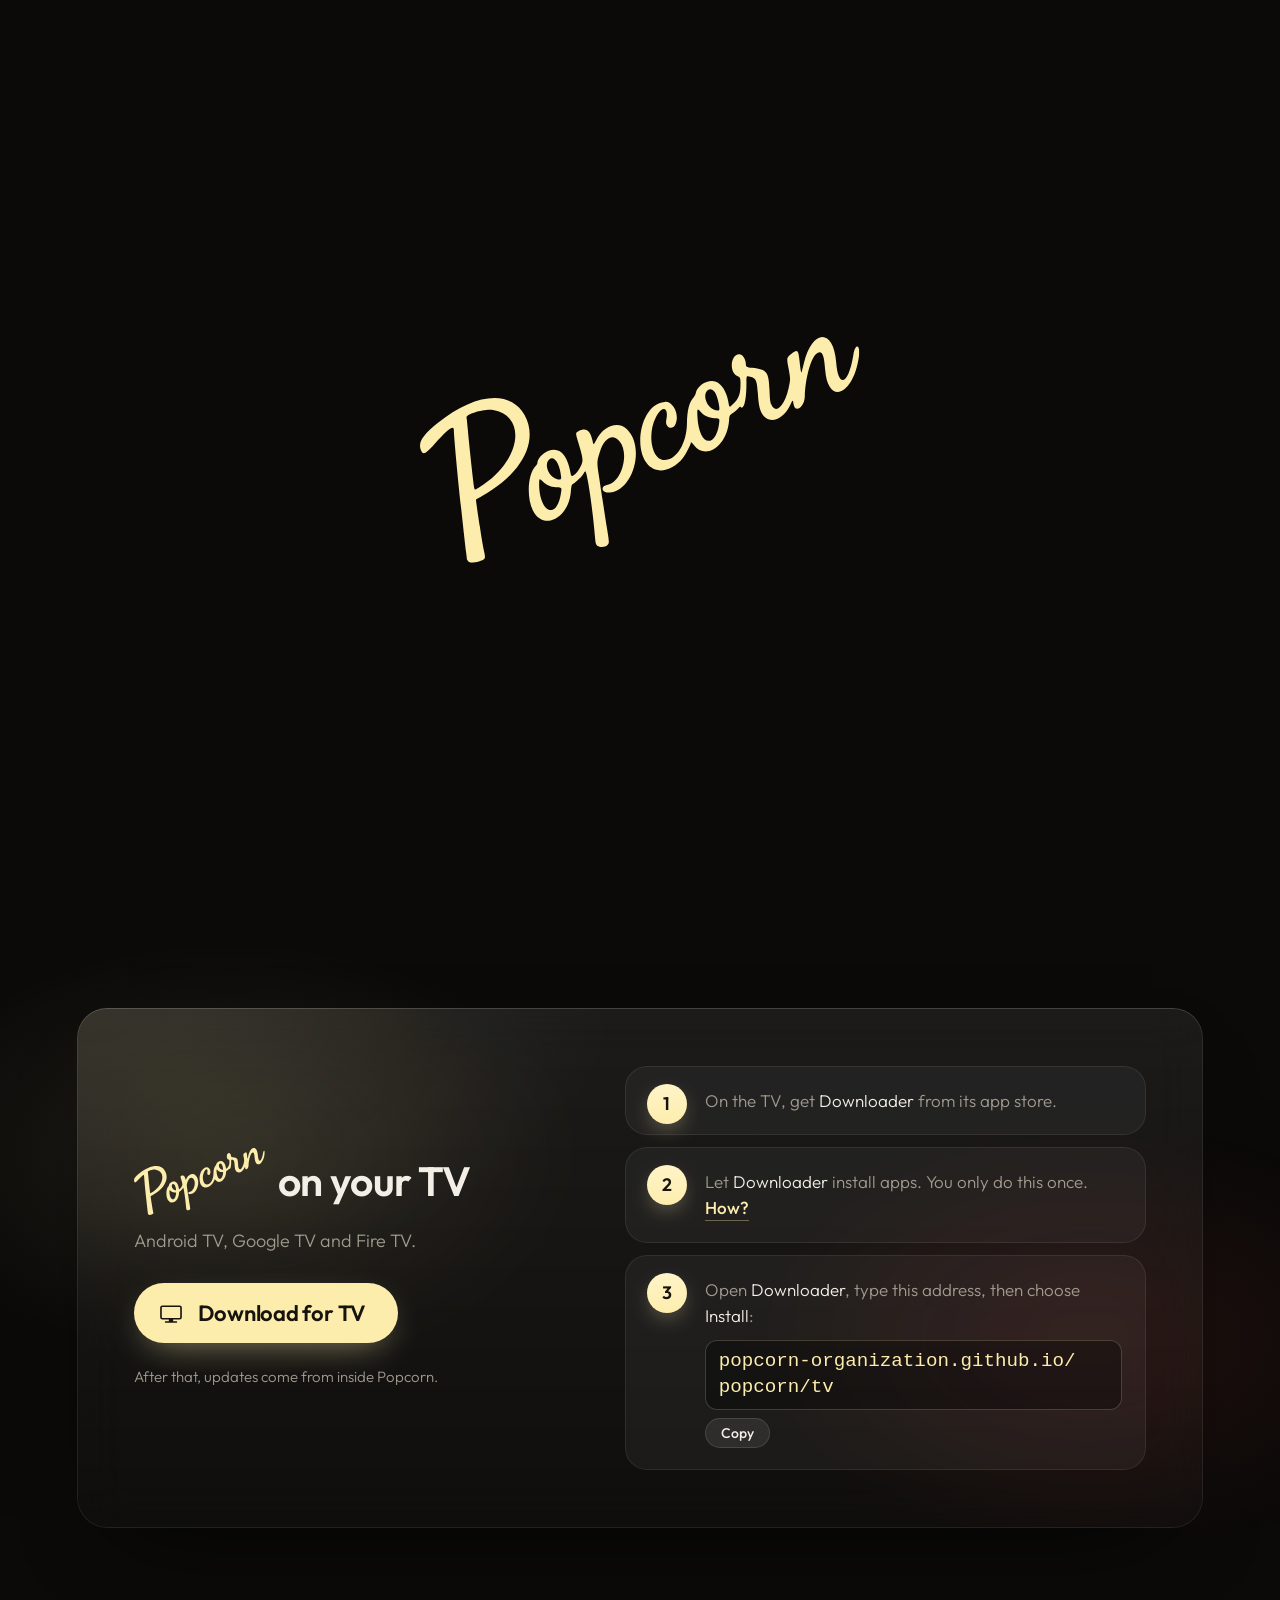
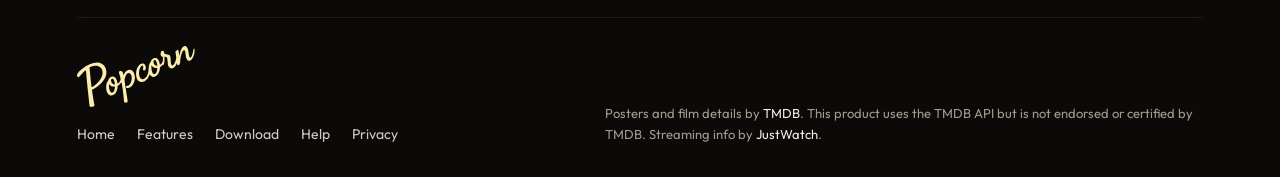
==== commit 7a37b636: "Add a Privacy page (what Popcorn keeps, and syncing with Google Drive) and link it in every footer" ====
--- a/docs/index.html
+++ b/docs/index.html
@@ -641,7 +641,7 @@
 </section>
 
 <footer class="foot">
-  <div class="brand"><img src="assets/wordmark.svg" width="332" height="170" alt="Popcorn"><nav aria-label="Pages"><a href="./">Home</a><a href="features/">Features</a><a href="download/">Download</a><a href="help/">Help</a></nav></div>
+  <div class="brand"><img src="assets/wordmark.svg" width="332" height="170" alt="Popcorn"><nav aria-label="Pages"><a href="./">Home</a><a href="features/">Features</a><a href="download/">Download</a><a href="help/">Help</a><a href="privacy/">Privacy</a></nav></div>
   <p>Posters and film details by <a href="https://www.themoviedb.org/" target="_blank" rel="noopener">TMDB</a>. This product uses the TMDB API but is not endorsed or certified by TMDB. Streaming info by <a href="https://www.justwatch.com/" target="_blank" rel="noopener">JustWatch</a>.</p>
 </footer>
 
